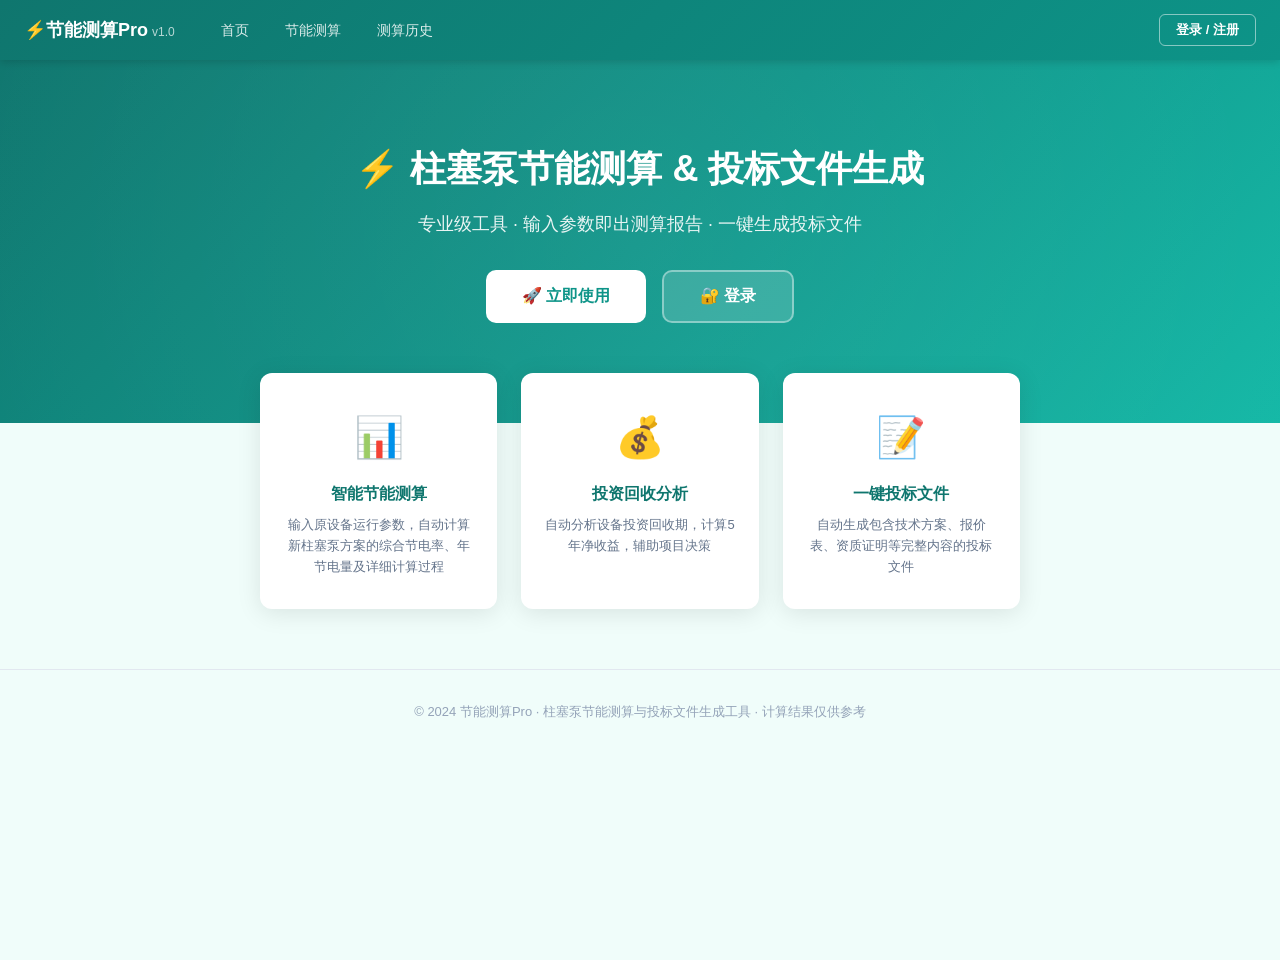
==== index.html @ 58dc3d0e "feat: 接入百度统计" ====
<!DOCTYPE html>
<html lang="zh-CN">
<head>
<meta charset="UTF-8">
<meta name="viewport" content="width=device-width, initial-scale=1.0">
<script>
var _hmt = _hmt || [];
(function() {
var hm = document.createElement("script");
hm.src = "https://hm.baidu.com/hm.js?00f7a1a63984a784171e5fe4762d98bb";
var s = document.getElementsByTagName("script")[0];
s.parentNode.insertBefore(hm, s);
})();
</script>
<title>节能测算Pro - 柱塞泵节能测算 & 投标文件生成</title>
<style>
:root{--primary:#0d9488;--primary-dark:#0f766e;--primary-light:#ccfbf1;--accent:#f59e0b;--bg:#f0fdfa;--card:#fff;--text:#1e293b;--text2:#64748b;--border:#e2e8f0;--danger:#ef4444;--success:#10b981;--shadow:0 1px 3px rgba(0,0,0,.08),0 4px 12px rgba(0,0,0,.04);--shadow-lg:0 4px 24px rgba(0,0,0,.1);--radius:12px;--nav-h:60px}
*{margin:0;padding:0;box-sizing:border-box}
body{font-family:-apple-system,'PingFang SC','Microsoft YaHei',sans-serif;background:var(--bg);color:var(--text);line-height:1.6;min-height:100vh}
a{color:var(--primary);text-decoration:none}

/* NAV */
.nav{position:fixed;top:0;left:0;right:0;height:var(--nav-h);background:linear-gradient(135deg,var(--primary-dark),var(--primary));color:#fff;display:flex;align-items:center;padding:0 24px;z-index:1000;box-shadow:0 2px 8px rgba(0,0,0,.15)}
.nav .logo{font-size:18px;font-weight:700;cursor:pointer;white-space:nowrap}
.nav .logo span{opacity:.7;font-size:12px;font-weight:400;margin-left:4px}
.nav-links{display:flex;gap:8px;margin-left:32px;flex:1}
.nav-links a{color:rgba(255,255,255,.85);font-size:14px;padding:6px 14px;border-radius:6px;transition:all .2s;cursor:pointer;white-space:nowrap}
.nav-links a:hover,.nav-links a.active{background:rgba(255,255,255,.15);color:#fff}
.nav-right{display:flex;align-items:center;gap:10px;margin-left:auto}
.nav-right .user-info{font-size:13px;opacity:.9}
.btn-nav{padding:6px 16px;border-radius:6px;font-size:13px;font-weight:600;cursor:pointer;border:none;transition:all .2s}
.btn-nav.outline{background:transparent;border:1.5px solid rgba(255,255,255,.5);color:#fff}
.btn-nav.outline:hover{border-color:#fff;background:rgba(255,255,255,.1)}
.btn-nav.danger{background:rgba(255,255,255,.15);color:#fff}
.btn-nav.danger:hover{background:rgba(239,68,68,.7)}
.hamburger{display:none;flex-direction:column;gap:4px;cursor:pointer;padding:8px}
.hamburger span{width:22px;height:2px;background:#fff;border-radius:2px;transition:all .3s}

/* MAIN */
.main{margin-top:var(--nav-h);min-height:calc(100vh - var(--nav-h))}
.page{display:none;animation:fadeUp .4s ease}
.page.show{display:block}
@keyframes fadeUp{from{opacity:0;transform:translateY(16px)}to{opacity:1;transform:translateY(0)}}
.container{max-width:760px;margin:0 auto;padding:24px 16px 40px}
.container-wide{max-width:960px}

/* LANDING */
.hero{background:linear-gradient(135deg,var(--primary-dark),var(--primary),#14b8a6);color:#fff;padding:80px 20px 100px;text-align:center;position:relative;overflow:hidden}
.hero::before{content:'';position:absolute;top:-50%;left:-50%;width:200%;height:200%;background:radial-gradient(circle,rgba(255,255,255,.06) 0%,transparent 60%)}
.hero h1{font-size:36px;font-weight:800;position:relative;margin-bottom:12px}
.hero .sub{font-size:18px;opacity:.9;margin-bottom:32px;position:relative}
.hero-buttons{display:flex;gap:16px;justify-content:center;flex-wrap:wrap;position:relative}
.btn-hero{padding:14px 36px;border-radius:10px;font-size:16px;font-weight:700;cursor:pointer;border:none;transition:all .2s}
.btn-hero.primary{background:#fff;color:var(--primary)}
.btn-hero.primary:hover{transform:translateY(-2px);box-shadow:0 6px 20px rgba(0,0,0,.2)}
.btn-hero.secondary{background:rgba(255,255,255,.15);color:#fff;border:2px solid rgba(255,255,255,.4)}
.btn-hero.secondary:hover{border-color:#fff;background:rgba(255,255,255,.2)}
.features{display:grid;grid-template-columns:repeat(3,1fr);gap:24px;max-width:800px;margin:-50px auto 60px;padding:0 20px;position:relative;z-index:1}
.feature-card{background:var(--card);border-radius:var(--radius);box-shadow:var(--shadow-lg);padding:32px 24px;text-align:center}
.feature-card .icon{font-size:40px;margin-bottom:12px}
.feature-card h3{font-size:16px;font-weight:700;margin-bottom:8px;color:var(--primary-dark)}
.feature-card p{font-size:13px;color:var(--text2);line-height:1.6}
.landing-footer{text-align:center;padding:32px 20px;color:#94a3b8;font-size:13px;border-top:1px solid var(--border)}

/* AUTH */
.auth-wrap{max-width:400px;margin:60px auto;padding:0 16px}
.auth-card{background:var(--card);border-radius:var(--radius);box-shadow:var(--shadow-lg);padding:36px 28px}
.auth-card h2{font-size:22px;font-weight:700;text-align:center;margin-bottom:24px;color:var(--primary-dark)}
.auth-card .tab-row{display:flex;gap:0;margin-bottom:24px;border-radius:8px;overflow:hidden;border:1.5px solid var(--border)}
.auth-card .tab-row button{flex:1;padding:10px;font-size:14px;font-weight:600;border:none;background:#f8fafc;color:var(--text2);cursor:pointer;transition:all .2s}
.auth-card .tab-row button.active{background:var(--primary);color:#fff}
.form-group{display:flex;flex-direction:column;gap:4px;margin-bottom:14px}
.form-group label{font-size:13px;color:var(--text2);font-weight:500}
.form-group input,.form-group select,.form-group textarea{padding:10px 12px;border:1.5px solid var(--border);border-radius:8px;font-size:15px;color:var(--text);background:#f8fafc;transition:all .2s;outline:none;width:100%;font-family:inherit}
.form-group input:focus,.form-group select:focus,.form-group textarea:focus{border-color:var(--primary);background:#fff;box-shadow:0 0 0 3px rgba(13,148,136,.1)}
.btn-auth{width:100%;padding:12px;background:linear-gradient(135deg,var(--primary),var(--primary-dark));color:#fff;border:none;border-radius:10px;font-size:15px;font-weight:600;cursor:pointer;transition:all .2s;margin-top:8px}
.btn-auth:hover{transform:translateY(-1px);box-shadow:0 4px 16px rgba(13,148,136,.3)}
.auth-error{color:var(--danger);font-size:13px;text-align:center;margin-top:8px;min-height:20px}

/* CALCULATOR */
.calc-header{background:linear-gradient(135deg,var(--primary-dark),var(--primary));color:#fff;padding:28px 20px 40px;text-align:center;position:relative;overflow:hidden}
.calc-header::before{content:'';position:absolute;top:-50%;left:-50%;width:200%;height:200%;background:radial-gradient(circle,rgba(255,255,255,.08) 0%,transparent 60%)}
.calc-header h1{font-size:22px;font-weight:700;position:relative}
.calc-header p{font-size:14px;opacity:.85;margin-top:6px;position:relative}
.card{background:var(--card);border-radius:var(--radius);box-shadow:var(--shadow);padding:24px;margin-bottom:16px}
.section-title{font-size:16px;font-weight:700;color:var(--primary-dark);margin-bottom:18px;display:flex;align-items:center;gap:8px}
.section-title .icon{font-size:20px}
.form-grid{display:grid;grid-template-columns:1fr 1fr;gap:14px}
.form-group.full{grid-column:1/-1}
.form-group label .unit{color:#94a3b8;font-weight:400;font-size:12px}
.form-group textarea{resize:vertical;min-height:60px;font-size:14px}
.btn-calc{width:100%;padding:14px;background:linear-gradient(135deg,var(--primary),var(--primary-dark));color:#fff;border:none;border-radius:10px;font-size:16px;font-weight:600;cursor:pointer;transition:all .2s;margin-top:8px}
.btn-calc:hover{transform:translateY(-1px);box-shadow:0 4px 16px rgba(13,148,136,.3)}
.btn-calc:active{transform:translateY(0)}

/* RESULTS */
.results{display:none}
.results.show{display:block;animation:fadeUp .4s ease}
.result-highlight{text-align:center;padding:20px;margin-bottom:16px}
.result-highlight .big-num{font-size:48px;font-weight:800;color:var(--primary);line-height:1.1}
.result-highlight .big-num .pct{font-size:28px}
.result-highlight .label{font-size:14px;color:var(--text2);margin-top:4px}
.metric-row{display:grid;grid-template-columns:1fr 1fr;gap:12px;margin-bottom:12px}
.metric-row.three{grid-template-columns:1fr 1fr 1fr}
.metric-card{background:#f8fafc;border-radius:10px;padding:16px;text-align:center;border:1px solid var(--border)}
.metric-card .value{font-size:24px;font-weight:700}
.metric-card .value.good{color:var(--success)}
.metric-card .value.warn{color:var(--accent)}
.metric-card .desc{font-size:12px;color:var(--text2);margin-top:2px}
.detail-table{width:100%;border-collapse:collapse;font-size:13px;margin-top:12px}
.detail-table th,.detail-table td{padding:10px 12px;text-align:left;border-bottom:1px solid var(--border)}
.detail-table th{background:#f1f5f9;font-weight:600;color:var(--text2);font-size:12px}
.detail-table td:last-child{text-align:right;font-weight:600;font-variant-numeric:tabular-nums}
.detail-table tr:last-child td{border-bottom:none}
.compare-bar{display:flex;align-items:center;gap:12px;margin:12px 0;font-size:13px}
.compare-bar .bar-bg{flex:1;height:24px;background:#f1f5f9;border-radius:12px;overflow:hidden;display:flex}
.compare-bar .bar-old{height:100%;background:#fecaca;display:flex;align-items:center;justify-content:center;font-size:11px;font-weight:600;color:#991b1b;transition:width .6s ease}
.compare-bar .bar-new{height:100%;background:#a7f3d0;display:flex;align-items:center;justify-content:center;font-size:11px;font-weight:600;color:#065f46;transition:width .6s ease}
.btn-export{width:100%;padding:12px;background:#fff;color:var(--primary);border:2px solid var(--primary);border-radius:10px;font-size:15px;font-weight:600;cursor:pointer;transition:all .2s;margin-top:8px}
.btn-export:hover{background:var(--primary-light)}
.btn-doc{width:100%;padding:14px;background:linear-gradient(135deg,var(--accent),#d97706);color:#fff;border:none;border-radius:10px;font-size:16px;font-weight:700;cursor:pointer;transition:all .2s;margin-top:12px}
.btn-doc:hover{transform:translateY(-1px);box-shadow:0 4px 16px rgba(245,158,11,.3)}

/* PRICE TABLE */
.price-table{width:100%;border-collapse:collapse;font-size:13px;margin-top:8px}
.price-table th,.price-table td{padding:8px 10px;text-align:left;border:1px solid var(--border);font-size:13px}
.price-table th{background:#f1f5f9;font-weight:600;font-size:12px;color:var(--text2)}
.price-table tfoot td{font-weight:700;background:#f0fdfa}
.price-table input{width:90px;padding:4px 6px;border:1px solid var(--border);border-radius:4px;font-size:13px;text-align:right}
.price-table .total-cell{font-size:15px;color:var(--primary-dark)}

.note{font-size:12px;color:var(--text2);margin-top:8px;line-height:1.5}
.divider{height:1px;background:var(--border);margin:20px 0}

/* PAYWALL */
.paywall{background:linear-gradient(135deg,#fef3c7,#fde68a);border-radius:var(--radius);padding:32px 24px;text-align:center;margin-bottom:16px;border:2px solid #fbbf24}
.paywall h3{font-size:18px;font-weight:700;color:#92400e;margin-bottom:8px}
.paywall p{font-size:14px;color:#78350f;margin-bottom:20px}
.pay-plans{display:flex;gap:16px;justify-content:center;flex-wrap:wrap}
.pay-plan{background:#fff;border-radius:10px;padding:20px 24px;box-shadow:var(--shadow);cursor:pointer;border:2px solid transparent;transition:all .2s;min-width:160px}
.pay-plan:hover{border-color:#f59e0b;transform:translateY(-2px)}
.pay-plan.selected{border-color:var(--primary)}
.pay-plan .price{font-size:28px;font-weight:800;color:var(--primary)}
.pay-plan .price small{font-size:14px;font-weight:400}
.pay-plan .plan-name{font-size:14px;font-weight:600;margin-bottom:4px}
.pay-plan .plan-desc{font-size:12px;color:var(--text2)}
.btn-pay{padding:12px 32px;background:linear-gradient(135deg,var(--accent),#d97706);color:#fff;border:none;border-radius:10px;font-size:15px;font-weight:700;cursor:pointer;transition:all .2s;margin-top:16px}
.btn-pay:hover{transform:translateY(-1px);box-shadow:0 4px 16px rgba(245,158,11,.3)}
.unlocked-badge{display:inline-flex;align-items:center;gap:6px;background:var(--primary-light);color:var(--primary-dark);padding:6px 16px;border-radius:20px;font-size:13px;font-weight:600}
.locked-overlay{position:relative}
.locked-overlay::after{content:'';position:absolute;inset:0;background:rgba(255,255,255,.7);backdrop-filter:blur(3px);border-radius:var(--radius);display:flex;align-items:center;justify-content:center}
.locked-msg{position:absolute;top:50%;left:50%;transform:translate(-50%,-50%);text-align:center;z-index:2;color:#92400e;font-weight:600;font-size:15px;pointer-events:none}

/* HISTORY */
.history-list{display:flex;flex-direction:column;gap:12px}
.history-item{background:var(--card);border-radius:var(--radius);box-shadow:var(--shadow);padding:20px 24px;cursor:pointer;transition:all .2s;display:flex;justify-content:space-between;align-items:center;flex-wrap:wrap;gap:12px}
.history-item:hover{box-shadow:var(--shadow-lg);transform:translateY(-1px)}
.history-item .hi-left{flex:1;min-width:200px}
.history-item .hi-project{font-size:15px;font-weight:600;margin-bottom:4px}
.history-item .hi-time{font-size:12px;color:var(--text2)}
.history-item .hi-metrics{display:flex;gap:24px;flex-wrap:wrap}
.history-item .hi-metric{text-align:center}
.history-item .hi-metric .val{font-size:20px;font-weight:700;color:var(--primary)}
.history-item .hi-metric .lbl{font-size:11px;color:var(--text2)}
.history-item .hi-actions{display:flex;gap:8px}
.btn-sm{padding:6px 14px;border-radius:6px;font-size:12px;font-weight:600;cursor:pointer;border:none;transition:all .2s}
.btn-sm.primary{background:var(--primary-light);color:var(--primary-dark)}
.btn-sm.primary:hover{background:#99f6e4}
.btn-sm.danger{background:#fef2f2;color:var(--danger)}
.btn-sm.danger:hover{background:#fee2e2}
.empty-state{text-align:center;padding:60px 20px;color:var(--text2)}
.empty-state .icon{font-size:48px;margin-bottom:12px}
.empty-state p{font-size:14px}

/* TOAST */
.toast{position:fixed;top:80px;left:50%;transform:translateX(-50%);background:#1e293b;color:#fff;padding:12px 24px;border-radius:8px;font-size:14px;z-index:9999;display:none;box-shadow:var(--shadow-lg);white-space:nowrap}
.toast.show{display:block;animation:fadeUp .3s ease}

/* MODAL */
.modal-overlay{position:fixed;inset:0;background:rgba(0,0,0,.4);z-index:2000;display:none;align-items:center;justify-content:center;padding:20px}
.modal-overlay.show{display:flex}
.modal{background:var(--card);border-radius:var(--radius);box-shadow:var(--shadow-lg);max-width:500px;width:100%;max-height:80vh;overflow-y:auto;padding:28px}
.modal h3{font-size:18px;font-weight:700;margin-bottom:16px}
.modal-close{float:right;background:none;border:none;font-size:20px;cursor:pointer;color:var(--text2)}

/* RESPONSIVE */
@media(max-width:768px){
  .nav-links{display:none;position:absolute;top:var(--nav-h);left:0;right:0;background:var(--primary-dark);flex-direction:column;padding:12px;box-shadow:var(--shadow-lg)}
  .nav-links.open{display:flex}
  .hamburger{display:flex}
  .features{grid-template-columns:1fr;max-width:400px}
  .hero h1{font-size:26px}
  .hero .sub{font-size:15px}
  .form-grid{grid-template-columns:1fr}
  .metric-row,.metric-row.three{grid-template-columns:1fr}
  .result-highlight .big-num{font-size:40px}
}
@media(max-width:480px){
  .hero{padding:60px 16px 80px}
  .hero h1{font-size:22px}
  .history-item{flex-direction:column;align-items:flex-start}
  .history-item .hi-metrics{width:100%}
  .pay-plans{flex-direction:column;align-items:center}
}
@media print{.nav,.toast,.modal-overlay{display:none!important}.main{margin-top:0}.calc-header{background:#fff!important;color:#000!important;padding:20px}.btn-calc,.btn-export,.btn-doc,.paywall,.footer{display:none!important}.results{display:block!important}.card{box-shadow:none;border:1px solid #e2e8f0}}
</style>
</head>
<body>

<!-- NAV -->
<nav class="nav" id="navbar">
  <div class="logo" onclick="navigate('home')">⚡节能测算Pro<span>v1.0</span></div>
  <div class="nav-links" id="navLinks">
    <a onclick="navigate('home')" data-page="home">首页</a>
    <a onclick="navigate('calc')" data-page="calc">节能测算</a>
    <a onclick="navigate('history')" data-page="history">测算历史</a>
  </div>
  <div class="nav-right" id="navRight"></div>
  <div class="hamburger" id="hamburger" onclick="toggleMenu()">
    <span></span><span></span><span></span>
  </div>
</nav>

<!-- MAIN -->
<div class="main">
  <!-- HOME -->
  <div class="page show" id="page-home">
    <div class="hero">
      <h1>⚡ 柱塞泵节能测算 & 投标文件生成</h1>
      <p class="sub">专业级工具 · 输入参数即出测算报告 · 一键生成投标文件</p>
      <div class="hero-buttons">
        <button class="btn-hero primary" onclick="navigate('calc')">🚀 立即使用</button>
        <button class="btn-hero secondary" onclick="navigate('auth')">🔐 登录</button>
      </div>
    </div>
    <div class="features">
      <div class="feature-card" onclick="navigate('calc')">
        <div class="icon">📊</div>
        <h3>智能节能测算</h3>
        <p>输入原设备运行参数，自动计算新柱塞泵方案的综合节电率、年节电量及详细计算过程</p>
      </div>
      <div class="feature-card" onclick="navigate('calc')">
        <div class="icon">💰</div>
        <h3>投资回收分析</h3>
        <p>自动分析设备投资回收期，计算5年净收益，辅助项目决策</p>
      </div>
      <div class="feature-card" onclick="navigate('calc')">
        <div class="icon">📝</div>
        <h3>一键投标文件</h3>
        <p>自动生成包含技术方案、报价表、资质证明等完整内容的投标文件</p>
      </div>
    </div>
    <div class="landing-footer">© 2024 节能测算Pro · 柱塞泵节能测算与投标文件生成工具 · 计算结果仅供参考</div>
  </div>

  <!-- AUTH -->
  <div class="page" id="page-auth">
    <div class="auth-wrap">
      <div class="auth-card">
        <h2>🔐 用户登录</h2>
        <div class="tab-row">
          <button class="active" onclick="switchAuthTab('login',this)">登录</button>
          <button onclick="switchAuthTab('register',this)">注册</button>
        </div>
        <div id="auth-login">
          <div class="form-group">
            <label>手机号</label>
            <input type="tel" id="loginPhone" placeholder="请输入手机号" maxlength="11">
          </div>
          <div class="form-group">
            <label>密码</label>
            <input type="password" id="loginPwd" placeholder="请输入密码">
          </div>
          <button class="btn-auth" onclick="doLogin()">登 录</button>
          <div class="auth-error" id="loginError"></div>
        </div>
        <div id="auth-register" style="display:none">
          <div class="form-group">
            <label>手机号</label>
            <input type="tel" id="regPhone" placeholder="请输入手机号" maxlength="11">
          </div>
          <div class="form-group">
            <label>密码</label>
            <input type="password" id="regPwd" placeholder="请设置密码（至少6位）">
          </div>
          <div class="form-group">
            <label>确认密码</label>
            <input type="password" id="regPwd2" placeholder="请再次输入密码">
          </div>
          <button class="btn-auth" onclick="doRegister()">注 册</button>
          <div class="auth-error" id="regError"></div>
        </div>
      </div>
    </div>
  </div>

  <!-- CALCULATOR -->
  <div class="page" id="page-calc">
    <div class="calc-header">
      <h1>🔧 柱塞泵节能测算 & 投标文件生成</h1>
      <p>输入参数 → 自动测算节能率 → 一键生成投标文件</p>
    </div>
    <div class="container" style="margin-top:-28px;position:relative;z-index:1">

      <!-- 原设备数据 -->
      <div class="card">
        <div class="section-title"><span class="icon">📊</span> 一、原设备运行数据</div>
        <div class="form-grid">
          <div class="form-group full">
            <label>原设备名称</label>
            <input type="text" id="oldName" placeholder="如：9级离心泵" value="9级离心泵">
          </div>
          <div class="form-group">
            <label>平均日注水量 <span class="unit">m³</span></label>
            <input type="number" id="dailyWater" placeholder="2558.2" step="0.1">
          </div>
          <div class="form-group">
            <label>平均日耗电量 <span class="unit">kWh</span></label>
            <input type="number" id="dailyPower" placeholder="20730.6" step="0.1">
          </div>
          <div class="form-group">
            <label>平均流量 <span class="unit">m³/h</span></label>
            <input type="number" id="avgFlow" placeholder="106.6" step="0.1" oninput="autoCalcNew()">
          </div>
          <div class="form-group">
            <label>平均输入功率 <span class="unit">kW</span></label>
            <input type="number" id="avgInputPower" placeholder="863.8" step="0.1" oninput="autoCalcNew()">
          </div>
          <div class="form-group">
            <label>进口压力 <span class="unit">MPa</span></label>
            <input type="number" id="inPressure" placeholder="0.07" step="0.001" oninput="autoCalcNew()">
          </div>
          <div class="form-group">
            <label>出口压力 <span class="unit">MPa</span></label>
            <input type="number" id="outPressure" placeholder="14.5" step="0.1" oninput="autoCalcNew()">
          </div>
        </div>
      </div>

      <!-- 新设备参数 -->
      <div class="card">
        <div class="section-title"><span class="icon">⚙️</span> 二、新设备选型参数</div>
        <div class="form-grid">
          <div class="form-group full">
            <label>新设备名称</label>
            <input type="text" id="newName" placeholder="如：7柱塞式注水泵" value="7柱塞式注水泵">
          </div>
          <div class="form-group">
            <label>流量 <span class="unit">m³/h</span> <span style="color:#94a3b8;font-size:11px">自动=原设备平均流量</span></label>
            <input type="number" id="ratedFlow" value="" readonly style="background:#f1f5f9">
          </div>
          <div class="form-group">
            <label>出口压力 <span class="unit">MPa</span> <span style="color:#94a3b8;font-size:11px">自动=原设备出口压力</span></label>
            <input type="number" id="ratedPressure" value="" readonly style="background:#f1f5f9">
          </div>
          <div class="form-group">
            <label>电机功率 <span class="unit">kW</span> <span style="color:#94a3b8;font-size:11px">自动=轴功率×1.1裕度</span></label>
            <input type="number" id="motorPower" value="800">
          </div>
          <div class="form-group">
            <label>电机效率</label>
            <input type="number" id="motorEff" value="0.95" step="0.01">
          </div>
          <div class="form-group">
            <label>变频器效率</label>
            <input type="number" id="vfdEff" value="0.97" step="0.01">
          </div>
          <div class="form-group">
            <label>泵效率</label>
            <input type="number" id="pumpEff" value="0.93" step="0.01">
          </div>
        </div>
        <div class="note" style="margin-top:14px;padding:10px 12px;background:#f0fdfa;border-radius:8px;border:1px dashed #99f6e4;line-height:1.8">
          <b>💡 选型指导：</b><br>
          额定流量 = 流量 × 1.5 = <span id="guideRatedFlow" style="color:var(--primary-dark);font-weight:700">—</span> m³/h<br>
          额定压力 = 出口压力 + 1 = <span id="guideRatedPressure" style="color:var(--primary-dark);font-weight:700">—</span> MPa<br>
          <span style="color:#94a3b8;font-size:11px">* 系统按照实际流量和出口压力计算节能率。额定流量和额定压力直接计算出结果。</span>
        </div>
      </div>

      <!-- 运营参数 -->
      <div class="card">
        <div class="section-title"><span class="icon">📅</span> 三、运营参数</div>
        <div class="form-grid">
          <div class="form-group">
            <label>年运行天数 <span class="unit">天</span></label>
            <input type="number" id="runDays" value="346">
          </div>
          <div class="form-group">
            <label>电价 <span class="unit">元/kWh</span></label>
            <input type="number" id="elecPrice" value="0.6" step="0.01">
          </div>
        </div>
      </div>

      <!-- 设备造价 -->
      <div class="card">
        <div class="section-title"><span class="icon">💰</span> 四、设备造价（投标报价）</div>
        <table class="price-table" id="priceTable">
          <thead><tr><th>序号</th><th>设备/服务名称</th><th>数量</th><th>单价（万元）</th><th>合价（万元）</th></tr></thead>
          <tbody id="priceBody"></tbody>
          <tfoot><tr><td colspan="4" style="text-align:right">投标总报价：</td><td class="total-cell" id="totalPrice">0.00 万元</td></tr></tfoot>
        </table>
        <p class="note">* 单价为含税价，包含设备生产、运输、安装指导、调试、培训、质保等全部费用</p>
      </div>

      <!-- 投标信息 -->
      <div class="card">
        <div class="section-title"><span class="icon">📝</span> 五、投标文件信息</div>
        <div class="form-grid">
          <div class="form-group full"><label>项目名称</label><input type="text" id="projectName" value="辽河油田欢喜岭采油厂注水站B级水注水泵改造项目"></div>
          <div class="form-group full"><label>招标单位</label><input type="text" id="bidder" value="辽河油田欢喜岭采油厂"></div>
          <div class="form-group full"><label>投标单位</label><input type="text" id="tenderer" placeholder="投标公司名称"></div>
          <div class="form-group"><label>法定代表人</label><input type="text" id="legalPerson" placeholder="姓名"></div>
          <div class="form-group"><label>身份证号</label><input type="text" id="legalId" placeholder="身份证号码"></div>
          <div class="form-group"><label>职务</label><input type="text" id="legalTitle" placeholder="如：总经理"></div>
          <div class="form-group"><label>性别</label><select id="legalGender"><option value="男">男</option><option value="女">女</option></select></div>
          <div class="form-group"><label>投标总报价（含税） <span class="unit">元</span></label><input type="number" id="totalBidYuan" placeholder="自动计算或手动输入" step="1"></div>
          <div class="form-group"><label>报价大写</label><input type="text" id="totalBidChinese" placeholder="自动生成或手动输入"></div>
          <div class="form-group"><label>税率 <span class="unit">%</span></label><input type="number" id="taxRate" value="13"></div>
          <div class="form-group"><label>供货期 <span class="unit">工作日</span></label><input type="number" id="deliveryDays" value="60"></div>
          <div class="form-group"><label>质保期 <span class="unit">年</span></label><input type="number" id="warrantyYears" value="2"></div>
          <div class="form-group"><label>投标日期</label><input type="date" id="bidDate"></div>
        </div>
      </div>

      <button class="btn-calc" onclick="calculate()">🚀 开始测算</button>

      <!-- RESULTS (FREE) -->
      <div class="results" id="results">
        <div class="card">
          <div class="result-highlight">
            <div class="big-num" id="savingRate">0<span class="pct">%</span></div>
            <div class="label">综合节电率</div>
          </div>
          <div class="metric-row three">
            <div class="metric-card"><div class="value good" id="dailySave">0</div><div class="desc">日节电量 kWh</div></div>
            <div class="metric-card"><div class="value good" id="yearlySave">0</div><div class="desc">年节电量 万kWh</div></div>
            <div class="metric-card"><div class="value warn" id="yearlyMoney">0</div><div class="desc">年节省电费 万元</div></div>
          </div>
        </div>

        <!-- PAYWALL for detailed content -->
        <div id="paywallSection"></div>

        <button class="btn-export" onclick="exportReport()">📄 保存/导出测算报告</button>
      </div>

    </div>
  </div>

  <!-- HISTORY -->
  <div class="page" id="page-history">
    <div class="container container-wide">
      <h2 style="font-size:22px;font-weight:700;margin-bottom:20px;color:var(--primary-dark)">📋 测算历史</h2>
      <div id="historyContent"></div>
    </div>
  </div>
</div>

<!-- MODAL -->
<div class="modal-overlay" id="modalOverlay" onclick="if(event.target===this)closeModal()">
  <div class="modal" id="modalContent"></div>
</div>

<!-- TOAST -->
<div class="toast" id="toast"></div>

<script>
// ==================== STATE ====================
let currentUser = JSON.parse(localStorage.getItem('pump_user') || 'null');
let lastCalcData = null;
let isUnlocked = false;

// ==================== ROUTING ====================
function navigate(page) {
  if (page === 'history' && !currentUser) { navigate('auth'); showToast('请先登录查看测算历史'); return; }
  document.querySelectorAll('.page').forEach(p => p.classList.remove('show'));
  const el = document.getElementById('page-' + page);
  if (el) el.classList.add('show');
  // Update nav
  document.querySelectorAll('.nav-links a').forEach(a => {
    a.classList.toggle('active', a.dataset.page === page);
  });
  // Close mobile menu
  document.getElementById('navLinks').classList.remove('open');
  window.scrollTo(0, 0);
  if (page === 'history') renderHistory();
}

function toggleMenu() {
  document.getElementById('navLinks').classList.toggle('open');
}

// ==================== NAV ====================
function renderNav() {
  const right = document.getElementById('navRight');
  if (currentUser) {
    const phone = currentUser.phone.replace(/(\d{3})\d{4}(\d{4})/, '$1****$2');
    right.innerHTML = `<span class="user-info">📱 ${phone}</span><button class="btn-nav danger" onclick="doLogout()">退出</button>`;
  } else {
    right.innerHTML = `<button class="btn-nav outline" onclick="navigate('auth')">登录 / 注册</button>`;
  }
}

// ==================== AUTH ====================
function switchAuthTab(tab, btn) {
  btn.parentElement.querySelectorAll('button').forEach(b => b.classList.remove('active'));
  btn.classList.add('active');
  document.getElementById('auth-login').style.display = tab === 'login' ? 'block' : 'none';
  document.getElementById('auth-register').style.display = tab === 'register' ? 'block' : 'none';
  document.getElementById('loginError').textContent = '';
  document.getElementById('regError').textContent = '';
}

function getUsers() { return JSON.parse(localStorage.getItem('pump_users') || '{}'); }
function saveUsers(u) { localStorage.setItem('pump_users', JSON.stringify(u)); }

function doLogin() {
  const phone = document.getElementById('loginPhone').value.trim();
  const pwd = document.getElementById('loginPwd').value;
  const err = document.getElementById('loginError');
  if (!/^1\d{10}$/.test(phone)) { err.textContent = '请输入正确的手机号'; return; }
  if (pwd.length < 6) { err.textContent = '密码至少6位'; return; }
  const users = getUsers();
  if (!users[phone]) { err.textContent = '该手机号未注册'; return; }
  if (users[phone].password !== pwd) { err.textContent = '密码错误'; return; }
  currentUser = { phone, regTime: users[phone].regTime };
  localStorage.setItem('pump_user', JSON.stringify(currentUser));
  renderNav();
  showToast('✅ 登录成功');
  navigate('calc');
}

function doRegister() {
  const phone = document.getElementById('regPhone').value.trim();
  const pwd = document.getElementById('regPwd').value;
  const pwd2 = document.getElementById('regPwd2').value;
  const err = document.getElementById('regError');
  if (!/^1\d{10}$/.test(phone)) { err.textContent = '请输入正确的手机号'; return; }
  if (pwd.length < 6) { err.textContent = '密码至少6位'; return; }
  if (pwd !== pwd2) { err.textContent = '两次密码不一致'; return; }
  const users = getUsers();
  if (users[phone]) { err.textContent = '该手机号已注册'; return; }
  users[phone] = { password: pwd, regTime: Date.now() };
  saveUsers(users);
  showToast('✅ 注册成功，请登录');
  switchAuthTab('login', document.querySelector('.tab-row button'));
  document.getElementById('loginPhone').value = phone;
  document.getElementById('loginPwd').value = '';
  document.getElementById('regError').textContent = '';
}

function doLogout() {
  currentUser = null;
  localStorage.removeItem('pump_user');
  isUnlocked = false;
  renderNav();
  navigate('home');
  showToast('已退出登录');
}

// ==================== PRICE TABLE ====================
const priceItems = [
  { name: '柱塞式注水泵主机', spec: '一用一备', qty: 2, unit: '' },
  { name: '配套电机', spec: '与泵一对一配套', qty: 2, unit: '' },
  { name: '变频器及控制柜', spec: '适配800kW电机', qty: 2, unit: '' },
  { name: '配套附件', spec: '管件、密封件、仪表等', qty: 2, unit: '' },
  { name: '安装指导服务', spec: '含技术人员差旅费', qty: 1, unit: '' },
  { name: '操作人员培训', spec: '培训至独立上岗', qty: 1, unit: '' },
  { name: '质保期服务', spec: '自验收合格起', qty: 1, unit: '' },
];

function initPriceTable() {
  const tbody = document.getElementById('priceBody');
  priceItems.forEach((item, i) => {
    const tr = document.createElement('tr');
    tr.innerHTML = `<td>${i+1}</td><td>${item.name}<br><small style="color:#94a3b8">${item.spec}</small></td>
      <td><input type="number" id="pi_qty_${i}" value="${item.qty}" min="1" onchange="updatePriceTotal()"></td>
      <td><input type="number" id="pi_unit_${i}" placeholder="单价" step="0.01" onchange="updatePriceTotal()"></td>
      <td id="pi_total_${i}" style="font-weight:600">0.00</td>`;
    tbody.appendChild(tr);
  });
  document.getElementById('totalBidYuan').addEventListener('input', function() {
    if (this.value) document.getElementById('totalBidChinese').value = numToChinese(this.value);
  });
}

function updatePriceTotal() {
  let total = 0;
  priceItems.forEach((_, i) => {
    const qty = +document.getElementById(`pi_qty_${i}`).value || 0;
    const unit = +document.getElementById(`pi_unit_${i}`).value || 0;
    const sub = qty * unit;
    document.getElementById(`pi_total_${i}`).textContent = sub.toFixed(2);
    total += sub;
  });
  document.getElementById('totalPrice').textContent = total.toFixed(2) + ' 万元';
  const yuan = Math.round(total * 10000);
  document.getElementById('totalBidYuan').value = yuan;
  document.getElementById('totalBidChinese').value = numToChinese(yuan);
  return total;
}

function numToChinese(n) {
  n = Math.round(n);
  if (n === 0) return '零元整';
  const digits = '零壹贰叁肆伍陆柒捌玖';
  const units = ['', '拾', '佰', '仟'];
  const bigUnits = ['', '万', '亿'];
  let neg = n < 0; if (neg) n = -n;
  let intPart = Math.floor(n);
  let decPart = Math.round((n - intPart) * 100);
  let jiao = Math.floor(decPart / 10), fen = decPart % 10;
  let result = '';
  if (intPart === 0) { result = '零'; }
  else {
    let str = intPart.toString(), groups = [];
    while (str.length > 0) { groups.unshift(str.slice(-4)); str = str.slice(0, -4); }
    groups.forEach((g, gi) => {
      let gStr = '', zeroFlag = false;
      for (let i = 0; i < g.length; i++) {
        let d = +g[i], unitIdx = g.length - 1 - i;
        if (d === 0) zeroFlag = true;
        else { if (zeroFlag) { gStr += '零'; zeroFlag = false; } gStr += digits[d] + units[unitIdx]; }
      }
      if (gStr) result += gStr + bigUnits[groups.length - 1 - gi];
    });
  }
  result += '元';
  if (jiao === 0 && fen === 0) result += '整';
  else { if (jiao > 0) result += digits[jiao] + '角'; if (fen > 0) result += digits[fen] + '分'; }
  return (neg ? '负' : '') + result;
}

// ==================== AUTO CALC ====================
function autoCalcNew() {
  const avgFlow = +document.getElementById('avgFlow').value;
  const inPressure = +document.getElementById('inPressure').value || 0;
  const outPressure = +document.getElementById('outPressure').value || 0;
  const pumpEff = +document.getElementById('pumpEff').value || 0.93;
  // 流量 = 原设备平均流量
  document.getElementById('ratedFlow').value = avgFlow || '';
  // 出口压力 = 原设备出口压力
  document.getElementById('ratedPressure').value = outPressure || '';
  // 选型指导
  const ratedFlowVal = avgFlow > 0 ? (avgFlow * 1.5).toFixed(1) : '—';
  const ratedPressureVal = outPressure > 0 ? (outPressure + 1).toFixed(1) : '—';
  document.getElementById('guideRatedFlow').textContent = ratedFlowVal;
  document.getElementById('guideRatedPressure').textContent = ratedPressureVal;
  // 电机功率随流量变化（按额定流量和额定压力计算）
  if (avgFlow > 0 && outPressure > 0) {
    const rFlow = avgFlow * 1.5;
    const rPressure = outPressure + 1;
    const mEff = +document.getElementById('motorEff').value || 0.95;
    const pEff = +document.getElementById('pumpEff').value || 0.93;
    const shaftPower = rFlow * (rPressure - inPressure) / 3.6 / pEff;
    document.getElementById('motorPower').value = Math.round(shaftPower / mEff * 1.1);
  }
}

// ==================== MAIN CALC ====================
function calculate() {
  const v = id => +document.getElementById(id).value;
  const dailyWater = v('dailyWater'), dailyPower = v('dailyPower'), avgFlow = v('avgFlow');
  const avgInputPower = v('avgInputPower'), inPressure = v('inPressure'), outPressure = v('outPressure');
  const motorEff = v('motorEff'), vfdEff = v('vfdEff'), pumpEff = v('pumpEff');
  const runDays = v('runDays'), elecPrice = v('elecPrice');
  if (!dailyWater||!dailyPower||!avgFlow||!avgInputPower||outPressure===undefined) { showToast('请填写所有原设备运行数据'); return; }

  const unitCostOld = dailyPower / dailyWater;
  const unitMPaOld = dailyPower / (dailyWater * outPressure);
  // 按实际平均流量和出口压力计算节能率
  const pShaft = avgFlow * (outPressure - inPressure) / 3.6 / pumpEff;
  const pMotor = pShaft / motorEff;
  const pVfd = pMotor / vfdEff;
  const unitCostNew = pVfd / avgFlow;
  const unitMPaNew = (pVfd * 24) / (outPressure * dailyWater);
  const dailySave = (avgInputPower - pVfd) * 24;
  const savingRate = dailySave / dailyPower;
  const yearlySave = dailySave * runDays;
  const yearlyMoney = yearlySave * elecPrice;
  const totalInvest = updatePriceTotal();
  const paybackYears = totalInvest > 0 ? totalInvest / (yearlyMoney / 10000) : 0;
  const paybackDays = paybackYears * 365;
  const roi5 = yearlyMoney / 10000 * 5 - totalInvest;
  const coalSave = yearlySave * 0.4 / 1000;
  const co2 = coalSave * 2.493;

  // Update free results
  document.getElementById('savingRate').innerHTML = (savingRate*100).toFixed(1)+'<span class="pct">%</span>';
  document.getElementById('dailySave').textContent = dailySave.toFixed(0);
  document.getElementById('yearlySave').textContent = (yearlySave/10000).toFixed(1);
  document.getElementById('yearlyMoney').textContent = (yearlyMoney/10000).toFixed(1);

  lastCalcData = { savingRate, dailySave, yearlySave, yearlyMoney, totalInvest, paybackYears, paybackDays, roi5, unitMPaOld, unitMPaNew, unitCostOld, unitCostNew, pShaft, pMotor, pVfd, coalSave, co2 };

  // Save to history
  saveCalcHistory({ time: Date.now(), projectName: document.getElementById('projectName').value, savingRate, yearlyMoney, ...lastCalcData });

  // Render paywall section
  renderPaywallSection();
  document.getElementById('results').classList.add('show');
  setTimeout(() => document.getElementById('results').scrollIntoView({behavior:'smooth',block:'start'}), 100);
}

// ==================== PAYWALL ====================
function renderPaywallSection() {
  const el = document.getElementById('paywallSection');
  if (isUnlocked) {
    el.innerHTML = buildDetailCards();
    return;
  }
  el.innerHTML = `
    <div class="paywall">
      <h3>🔓 解锁详细计算 & 投标文件</h3>
      <p>解锁后可查看完整计算过程并一键生成投标文件</p>
      <div class="pay-plans">
        <div class="pay-plan selected" onclick="selectPlan(this,'single')">
          <div class="plan-name">单次解锁</div>
          <div class="price">¥9.9<small>/次</small></div>
          <div class="plan-desc">本次测算详细内容</div>
        </div>
        <div class="pay-plan" onclick="selectPlan(this,'pack20')">
          <div class="plan-name">20次套餐</div>
          <div class="price">¥99<small>/20次</small></div>
          <div class="plan-desc">平均¥4.95/次 更划算</div>
        </div>
      </div>
      <button class="btn-pay" onclick="doPay()">💳 立即解锁</button>
    </div>
    <div style="position:relative">
      ${buildDetailCards()}
      <div style="position:absolute;inset:0;background:rgba(255,255,255,.75);backdrop-filter:blur(4px);border-radius:var(--radius);z-index:3"></div>
      <div style="position:absolute;top:50%;left:50%;transform:translate(-50%,-50%);z-index:4;text-align:center">
        <div style="font-size:32px;margin-bottom:8px">🔒</div>
        <div style="color:#92400e;font-weight:600">付费内容</div>
        <div style="color:#a16207;font-size:13px">解锁后查看</div>
      </div>
    </div>`;
}

let selectedPlan = 'single';
function selectPlan(el, plan) {
  document.querySelectorAll('.pay-plan').forEach(p => p.classList.remove('selected'));
  el.classList.add('selected');
  selectedPlan = plan;
}

function doPay() {
  isUnlocked = true;
  renderPaywallSection();
  showToast('🎉 解锁成功！即可查看详细计算和生成投标文件');
}

function buildDetailCards() {
  const d = lastCalcData || {};
  return `
    <!-- 投资回收 -->
    <div class="card">
      <div class="section-title"><span class="icon">💰</span> 投资回收分析</div>
      <div class="metric-row">
        <div class="metric-card"><div class="value" style="color:var(--primary)">${d.totalInvest?.toFixed(1)||'0'}</div><div class="desc">总投资额 万元</div></div>
        <div class="metric-card"><div class="value good">${d.paybackYears?.toFixed(1)||'0'}</div><div class="desc">投资回收期 年</div></div>
        <div class="metric-card"><div class="value good">${d.paybackDays?.toFixed(0)||'0'}</div><div class="desc">投资回收期 天</div></div>
        <div class="metric-card"><div class="value warn">${d.roi5?.toFixed(1)||'0'}</div><div class="desc">5年净收益 万元</div></div>
      </div>
      <div class="note">* 投资回收期 = 总投资额 ÷ 年节省电费，5年净收益 = 5年年节省电费 - 总投资额</div>
    </div>
    <!-- 单耗对比 -->
    <div class="card">
      <div class="section-title"><span class="icon">📉</span> 单耗对比</div>
      <div style="font-size:13px;color:var(--text2);margin-bottom:8px">吨兆帕耗电 (kWh/t·MPa)</div>
      <div class="compare-bar"><span style="width:48px">改造前</span><div class="bar-bg"><div class="bar-old" id="barOld" style="width:70%">${d.unitMPaOld?.toFixed(2)||'-'}</div></div></div>
      <div class="compare-bar"><span style="width:48px">改造后</span><div class="bar-bg"><div class="bar-new" id="barNew" style="width:30%">${d.unitMPaNew?.toFixed(2)||'-'}</div></div></div>
      <div style="text-align:center;font-size:13px;color:var(--text2);margin-top:4px">改造前: <b>${d.unitMPaOld?.toFixed(3)||'-'}</b> → 改造后: <b style="color:var(--success)">${d.unitMPaNew?.toFixed(3)||'-'}</b></div>
    </div>
    <!-- 详细计算 -->
    <div class="card">
      <div class="section-title"><span class="icon">📋</span> 详细计算过程</div>
      <table class="detail-table">
        <thead><tr><th>项目</th><th>数值</th></tr></thead>
        <tbody>
          <tr><td>原设备单耗 (kWh/m³)</td><td>${d.unitCostOld?.toFixed(2)||'-'}</td></tr>
          <tr><td>原设备吨兆帕耗电 (kWh/t·MPa)</td><td>${d.unitMPaOld?.toFixed(3)||'-'}</td></tr>
          <tr><td>泵轴功率 P轴 (kW)</td><td>${d.pShaft?.toFixed(2)||'-'}</td></tr>
          <tr><td>电机输入功率 P电 (kW)</td><td>${d.pMotor?.toFixed(2)||'-'}</td></tr>
          <tr><td>变频器输入功率 P变 (kW)</td><td>${d.pVfd?.toFixed(2)||'-'}</td></tr>
          <tr><td>改造后注水单耗 (kWh/m³)</td><td>${d.unitCostNew?.toFixed(2)||'-'}</td></tr>
          <tr><td>改造后吨兆帕耗电 (kWh/t·MPa)</td><td>${d.unitMPaNew?.toFixed(3)||'-'}</td></tr>
          <tr><td>日节电量 (kWh)</td><td>${d.dailySave?.toFixed(2)||'-'}</td></tr>
          <tr><td>节电率 (%)</td><td>${d.savingRate !== undefined ? (d.savingRate*100).toFixed(2)+'%' : '-'}</td></tr>
          <tr><td>年节电量 (万kWh)</td><td>${d.yearlySave ? (d.yearlySave/10000).toFixed(2) : '-'}</td></tr>
          <tr><td>年节电费 (万元)</td><td>${d.yearlyMoney ? (d.yearlyMoney/10000).toFixed(2) : '-'}</td></tr>
          <tr><td>节约标准煤 (吨/年)</td><td>${d.coalSave?.toFixed(1)||'-'}</td></tr>
          <tr><td>减排CO₂ (吨/年)</td><td>${d.co2?.toFixed(1)||'-'}</td></tr>
        </tbody>
      </table>
    </div>
    <button class="btn-doc" onclick="generateBidDoc()">📝 一键生成投标文件（Word）</button>`;
}

// ==================== HISTORY ====================
function saveCalcHistory(record) {
  if (!currentUser) return;
  const key = 'pump_history_' + currentUser.phone;
  const list = JSON.parse(localStorage.getItem(key) || '[]');
  record.id = Date.now();
  list.unshift(record);
  if (list.length > 50) list.length = 50;
  localStorage.setItem(key, JSON.stringify(list));
}

function getHistory() {
  if (!currentUser) return [];
  return JSON.parse(localStorage.getItem('pump_history_' + currentUser.phone) || '[]');
}

function renderHistory() {
  const list = getHistory();
  const el = document.getElementById('historyContent');
  if (!list.length) {
    el.innerHTML = `<div class="empty-state"><div class="icon">📭</div><p>暂无测算记录</p><button class="btn-auth" style="max-width:200px;margin:16px auto 0" onclick="navigate('calc')">去测算</button></div>`;
    return;
  }
  el.innerHTML = `<div class="history-list">${list.map(r => {
    const date = new Date(r.time).toLocaleString('zh-CN');
    return `<div class="history-item">
      <div class="hi-left">
        <div class="hi-project">${r.projectName || '未命名项目'}</div>
        <div class="hi-time">${date}</div>
      </div>
      <div class="hi-metrics">
        <div class="hi-metric"><div class="val">${(r.savingRate*100).toFixed(1)}%</div><div class="lbl">节电率</div></div>
        <div class="hi-metric"><div class="val">${(r.yearlyMoney/10000).toFixed(1)}</div><div class="lbl">年省电费(万)</div></div>
      </div>
      <div class="hi-actions">
        <button class="btn-sm primary" onclick="viewHistoryDetail(${r.id})">查看</button>
        <button class="btn-sm danger" onclick="deleteHistory(${r.id})">删除</button>
      </div>
    </div>`;
  }).join('')}</div>`;
}

function viewHistoryDetail(id) {
  const list = getHistory();
  const r = list.find(x => x.id === id);
  if (!r) return;
  const date = new Date(r.time).toLocaleString('zh-CN');
  document.getElementById('modalContent').innerHTML = `
    <button class="modal-close" onclick="closeModal()">✕</button>
    <h3>${r.projectName || '未命名项目'}</h3>
    <p style="color:var(--text2);font-size:13px;margin-bottom:16px">${date}</p>
    <div class="metric-row">
      <div class="metric-card"><div class="value good">${(r.savingRate*100).toFixed(1)}%</div><div class="desc">节电率</div></div>
      <div class="metric-card"><div class="value good">${r.dailySave?.toFixed(0)||'-'}</div><div class="desc">日节电量 kWh</div></div>
    </div>
    <div class="metric-row">
      <div class="metric-card"><div class="value good">${(r.yearlySave/10000).toFixed(1)||'-'}</div><div class="desc">年节电量 万kWh</div></div>
      <div class="metric-card"><div class="value warn">${(r.yearlyMoney/10000).toFixed(1)||'-'}</div><div class="desc">年省电费 万元</div></div>
    </div>
    <div class="metric-row">
      <div class="metric-card"><div class="value" style="color:var(--primary)">${r.totalInvest?.toFixed(1)||'-'}</div><div class="desc">总投资 万元</div></div>
      <div class="metric-card"><div class="value good">${r.paybackYears?.toFixed(1)||'-'}</div><div class="desc">回收期 年</div></div>
    </div>`;
  document.getElementById('modalOverlay').classList.add('show');
}

function deleteHistory(id) {
  if (!confirm('确认删除此条记录？')) return;
  const key = 'pump_history_' + currentUser.phone;
  let list = JSON.parse(localStorage.getItem(key) || '[]');
  list = list.filter(x => x.id !== id);
  localStorage.setItem(key, JSON.stringify(list));
  renderHistory();
  showToast('已删除');
}

function closeModal() { document.getElementById('modalOverlay').classList.remove('show'); }

// ==================== GENERATE BID DOC ====================
function generateBidDoc() {
  if (!isUnlocked) { showToast('请先解锁后再生成投标文件'); return; }
  const g = id => document.getElementById(id).value;
  const projectName = g('projectName') || '__________项目';
  const bidder = g('bidder') || '____________________';
  const tenderer = g('tenderer') || '____________________';
  const legalPerson = g('legalPerson') || '__________';
  const legalId = g('legalId') || '____________________';
  const legalTitle = g('legalTitle') || '__________';
  const legalGender = g('legalGender') || '男';
  const totalBid = g('totalBidYuan') || '__________';
  const totalBidCN = g('totalBidChinese') || '____________________';
  const taxRate = g('taxRate') || '13';
  const deliveryDays = g('deliveryDays') || '__________';
  const warrantyYears = g('warrantyYears') || '__________';
  const bidDateVal = g('bidDate');
  const [bidYear, bidMonth, bidDay] = bidDateVal ? bidDateVal.split('-') : ['____','__','__'];
  const oldName = g('oldName') || '原设备', newName = g('newName') || '新式柱塞泵';
  const dailyWater = g('dailyWater'), dailyPower = g('dailyPower');
  const avgFlow = g('avgFlow'), avgInputPower = g('avgInputPower');
  const inPressure = g('inPressure'), outPressure = g('outPressure');
  const ratedFlow = g('ratedFlow'), ratedPressure = g('ratedPressure'), motorPower = g('motorPower');
  const motorEff = +g('motorEff'), vfdEff = +g('vfdEff'), pumpEff = +g('pumpEff');
  const runDays = g('runDays'), elecPrice = g('elecPrice');
  const pShaft = avgFlow * (outPressure - inPressure) / 3.6 / pumpEff;
  const pMotor = pShaft / motorEff, pVfd = pMotor / vfdEff;
  const dailySave = (avgInputPower - pVfd) * 24;
  const savingRate = dailySave / dailyPower * 100;
  const yearlySave = dailySave * runDays, yearlyMoney = yearlySave * elecPrice;
  const coalSave = yearlySave * 0.4 / 1000, co2 = coalSave * 2.493;
  let priceRows = '';
  priceItems.forEach((item, i) => {
    const qty = document.getElementById(`pi_qty_${i}`).value || item.qty;
    const unit = document.getElementById(`pi_unit_${i}`).value || '-';
    priceRows += `<tr><td style="text-align:center">${i+1}</td><td>${item.name}</td><td style="text-align:center">${item.spec}</td><td style="text-align:center">${qty}</td><td style="text-align:center">${unit}</td><td style="text-align:center">${(qty*unit).toFixed(2)}</td></tr>`;
  });

  const html = `<!DOCTYPE html><html xmlns:o="urn:schemas-microsoft-com:office:office" xmlns:w="urn:schemas-microsoft-com:office:word" xmlns="http://www.w3.org/TR/REC-html40">
<head><meta charset="UTF-8"><title>${projectName}柱塞泵投标文件</title>
<style>
body{font-family:'宋体',SimSun,serif;font-size:14pt;line-height:1.8;margin:2.5cm 3cm}
h1{font-size:22pt;text-align:center;font-family:'黑体',SimHei,sans-serif;margin-bottom:20pt}
h2{font-size:16pt;font-family:'黑体',SimHei,sans-serif;margin-top:24pt;margin-bottom:12pt}
h3{font-size:14pt;font-family:'黑体',SimHei,sans-serif;margin-top:16pt;margin-bottom:8pt}
p{margin:6pt 0;text-indent:2em}
.no-indent{text-indent:0}
.center{text-align:center}
table{border-collapse:collapse;width:100%;margin:10pt 0;font-size:12pt}
th,td{border:1px solid #000;padding:6pt 8pt;text-align:center;vertical-align:middle}
th{background:#f0f0f0;font-weight:bold}
.left-align td{border:1px solid #000;padding:6pt 8pt}
.left-align td:first-child{text-align:left}
.sig-line{display:inline-block;width:200pt;border-bottom:1px solid #000}
.page-break{page-break-before:always}
.subtitle{text-align:center;font-size:16pt;margin:10pt 0;font-family:'黑体',SimHei,sans-serif}
</style></head><body>
<h1>${projectName}<br>柱塞泵投标文件</h1>
<table style="margin:0 auto;width:70%;border:none;font-size:14pt"><tbody>
<tr><td style="border:none;text-align:left">投标单位：<span class="sig-line">${tenderer}</span></td></tr>
<tr><td style="border:none;text-align:left">法定代表人：<span class="sig-line">${legalPerson}</span></td></tr>
<tr><td style="border:none;text-align:left">投标日期：<span class="sig-line">${bidYear}年${bidMonth}月${bidDay}日</span></td></tr>
</tbody></table>
<div class="page-break"></div>
<div class="subtitle">目 录</div>
<p class="no-indent">1. 投标函</p><p class="no-indent">2. 法定代表人身份证明书</p><p class="no-indent">3. 授权委托书</p>
<p class="no-indent">4. 投标报价表</p><p class="no-indent">5. 技术响应文件</p><p class="no-indent">6. 设备技术参数及性能说明</p>
<p class="no-indent">7. 供货范围及交货期承诺</p><p class="no-indent">8. 质量保证及售后服务承诺</p>
<p class="no-indent">9. 企业资质证明文件</p><p class="no-indent">10. 类似项目业绩证明</p><p class="no-indent">11. 节能效果核算说明</p>
<p class="no-indent">12. 施工及安装配合方案</p>
<div class="page-break"></div>
<h2>一、投标函</h2>
<p class="no-indent">致：${bidder}</p>
<p>1. 根据贵方${projectName}的招标要求，我方（${tenderer}）已仔细研究全部招标文件内容，自愿参加本项目投标。</p>
<p>2. 我方承诺按招标文件要求，提供柱塞式注水泵及配套服务，设备额定流量${ratedFlow}m³/h，额定工作压力${ratedPressure}MPa，匹配电机功率${motorPower}kW。</p>
<p>3. 我方本次投标总报价为人民币<b>${totalBid}元（大写：${totalBidCN}）</b>，报价包含设备制造、运输、安装指导、调试、培训、质保期内服务等全部费用。</p>
<p>4. 我方承诺供货期为合同签订后<b>${deliveryDays}个工作日</b>内完成设备生产、运输至项目现场，并配合完成安装调试直至设备正常投运。</p>
<p>5. 我方承诺设备质保期为<b>${warrantyYears}年</b>（自设备验收合格之日起计算）。</p>
<p>6. 我方确认本投标文件内容真实有效，若中标，将严格按照招标文件及投标文件约定履行合同义务。</p>
<p class="no-indent" style="margin-top:20pt">投标单位（盖章）：<span class="sig-line"></span></p>
<p class="no-indent">法定代表人/授权代表人（签字或盖章）：<span class="sig-line"></span></p>
<p class="no-indent">日期：<span class="sig-line">${bidYear}年${bidMonth}月${bidDay}日</span></p>
<div class="page-break"></div>
<h2>二、法定代表人身份证明书</h2>
<p class="no-indent">致：${bidder}</p>
<p>兹证明<b>${legalPerson}</b>（姓名），性别<b>${legalGender}</b>，身份证号码<b>${legalId}</b>，系我方（${tenderer}）的法定代表人，职务为<b>${legalTitle}</b>，有权代表我方参加本项目投标活动。</p>
<p class="no-indent">特此证明。</p>
<p class="no-indent" style="margin-top:20pt">投标单位（盖章）：<span class="sig-line"></span></p>
<p class="no-indent">日期：<span class="sig-line">${bidYear}年${bidMonth}月${bidDay}日</span></p>
<div class="page-break"></div>
<h2>三、授权委托书</h2>
<p class="no-indent">致：${bidder}</p>
<p>本授权书声明：我方（${tenderer}）法定代表人<b>${legalPerson}</b>授权<b>__________</b>为我方授权代表人，全权代表我方参加${projectName}的投标活动。</p>
<p class="no-indent" style="margin-top:20pt">法定代表人（签字或盖章）：<span class="sig-line"></span></p>
<p class="no-indent">投标单位（盖章）：<span class="sig-line"></span></p>
<div class="page-break"></div>
<h2>四、投标报价表</h2>
<table><thead><tr><th>序号</th><th>设备/服务名称</th><th>规格/备注</th><th>数量</th><th>单价（万元）</th><th>合价（万元）</th></tr></thead>
<tbody>${priceRows}<tr style="font-weight:bold"><td colspan="5" style="text-align:right">投标总报价：</td><td>${totalBid}元</td></tr></tbody></table>
<div class="page-break"></div>
<h2>五、技术响应文件</h2>
<h3>技术要求响应表</h3>
<table class="left-align"><thead><tr><th>招标技术要求</th><th>投标响应内容</th><th>响应情况</th></tr></thead><tbody>
<tr><td>泵型：柱塞式注水泵</td><td>7柱塞式注水泵</td><td>完全响应</td></tr>
<tr><td>额定流量：${ratedFlow}m³/h</td><td>额定流量${ratedFlow}m³/h</td><td>完全响应</td></tr>
<tr><td>额定工作压力：${ratedPressure}MPa</td><td>额定工作压力${ratedPressure}MPa</td><td>完全响应</td></tr>
<tr><td>匹配电机功率：${motorPower}kW</td><td>配套电机功率${motorPower}kW</td><td>完全响应</td></tr>
<tr><td>泵效率：≥93%</td><td>投标柱塞泵效率≥${(pumpEff*100).toFixed(0)}%</td><td>完全响应</td></tr>
</tbody></table>
<p>本投标文件所有技术内容均<b>无偏离</b>。</p>
<div class="page-break"></div>
<h2>十一、节能效果核算说明</h2>
<p>本项目投标柱塞泵按${projectName}平均工况（平均流量${avgFlow}m³/h，出口压力${outPressure}MPa，进水压力${inPressure}MPa）核算节能效果：</p>
<h3>核算结果</h3>
<p class="no-indent">1. 泵轴功率：<b>${pShaft.toFixed(2)}kW</b>；</p>
<p class="no-indent">2. 变频器输入功率：<b>${pVfd.toFixed(2)}kW</b>；</p>
<p class="no-indent">3. 日节电量：<b>${dailySave.toFixed(2)}kWh</b>；</p>
<p class="no-indent">4. 年节电量：<b>${yearlySave.toFixed(2)}kWh</b>；</p>
<p class="no-indent">5. 年节电费：<b>${yearlyMoney.toFixed(2)}元（约${(yearlyMoney/10000).toFixed(0)}万元）</b>；</p>
<p class="no-indent">6. 节电率：<b>${savingRate.toFixed(2)}%</b>；</p>
<p class="no-indent">7. 节约标准煤：约<b>${coalSave.toFixed(1)}吨</b>；</p>
<p class="no-indent">8. 减排二氧化碳：约<b>${co2.toFixed(1)}吨</b>。</p>
<div class="page-break"></div>
<div class="subtitle" style="margin-top:60pt">投标文件签署页</div>
<p style="margin-top:20pt">本投标文件内容真实、完整、有效。</p>
<p class="no-indent" style="margin-top:40pt">法定代表人/授权代表人（签字或盖章）：<span class="sig-line"></span></p>
<p class="no-indent" style="margin-top:16pt">投标单位（盖章）：<span class="sig-line"></span></p>
<p class="no-indent" style="margin-top:16pt">日期：<span class="sig-line">${bidYear}年${bidMonth}月${bidDay}日</span></p>
</body></html>`;

  const blob = new Blob(['\ufeff' + html], { type: 'application/msword' });
  const url = URL.createObjectURL(blob);
  const a = document.createElement('a');
  a.href = url; a.download = `${projectName}_柱塞泵投标文件.doc`;
  document.body.appendChild(a); a.click(); document.body.removeChild(a);
  URL.revokeObjectURL(url);
  showToast('✅ 投标文件已生成并开始下载！');
}

function exportReport() {
  const el = document.getElementById('results');
  if (!el.classList.contains('show')) { showToast('请先完成测算'); return; }
  const reportHtml = `<!DOCTYPE html><html lang="zh-CN"><head><meta charset="UTF-8"><meta name="viewport" content="width=device-width,initial-scale=1.0"><title>柱塞泵节能测算报告</title><style>body{font-family:-apple-system,'PingFang SC','Microsoft YaHei',sans-serif;max-width:700px;margin:20px auto;padding:16px;color:#1e293b;line-height:1.8;font-size:14px}h1{font-size:20px;text-align:center;color:#0f766e;border-bottom:2px solid #0d9488;padding-bottom:12px}h2{font-size:16px;color:#0f766e;margin-top:24px}table{width:100%;border-collapse:collapse;margin:8px 0;font-size:13px}th,td{padding:8px 10px;border:1px solid #e2e8f0;text-align:left}th{background:#f1f5f9;font-size:12px;color:#64748b}td:last-child{text-align:right;font-weight:600}.big{font-size:36px;font-weight:800;color:#0d9488;text-align:center;margin:16px 0}.cards{display:grid;grid-template-columns:1fr 1fr 1fr;gap:8px;margin:12px 0}.card{background:#f8fafc;border:1px solid #e2e8f0;border-radius:8px;padding:12px;text-align:center}.card .v{font-size:20px;font-weight:700;color:#10b981}.card .l{font-size:11px;color:#64748b}.footer{text-align:center;color:#94a3b8;font-size:12px;margin-top:24px;border-top:1px solid #e2e8f0;padding-top:12px}@media print{body{margin:0;max-width:100%}}</style></head><body>${el.querySelector('.card').innerHTML}${el.querySelector('.results') ? buildDetailCards() : ''}<div class="footer">节能测算Pro · 计算结果仅供参考 · ${new Date().toLocaleString('zh-CN')}</div></body></html>`;
  const blob = new Blob([reportHtml], {type:'text/html;charset=utf-8'});
  const a = document.createElement('a');
  a.href = URL.createObjectURL(blob);
  a.download = `节能测算报告_${new Date().toISOString().slice(0,10)}.html`;
  document.body.appendChild(a); a.click(); document.body.removeChild(a);
  showToast('✅ 报告已保存！');
}
function showToast(msg) {
  const t = document.getElementById('toast');
  t.textContent = msg; t.classList.add('show');
  setTimeout(() => t.classList.remove('show'), 2500);
}

// ==================== INIT ====================
initPriceTable();
document.getElementById('bidDate').value = new Date().toISOString().split('T')[0];
renderNav();
</script>
</body>
</html>
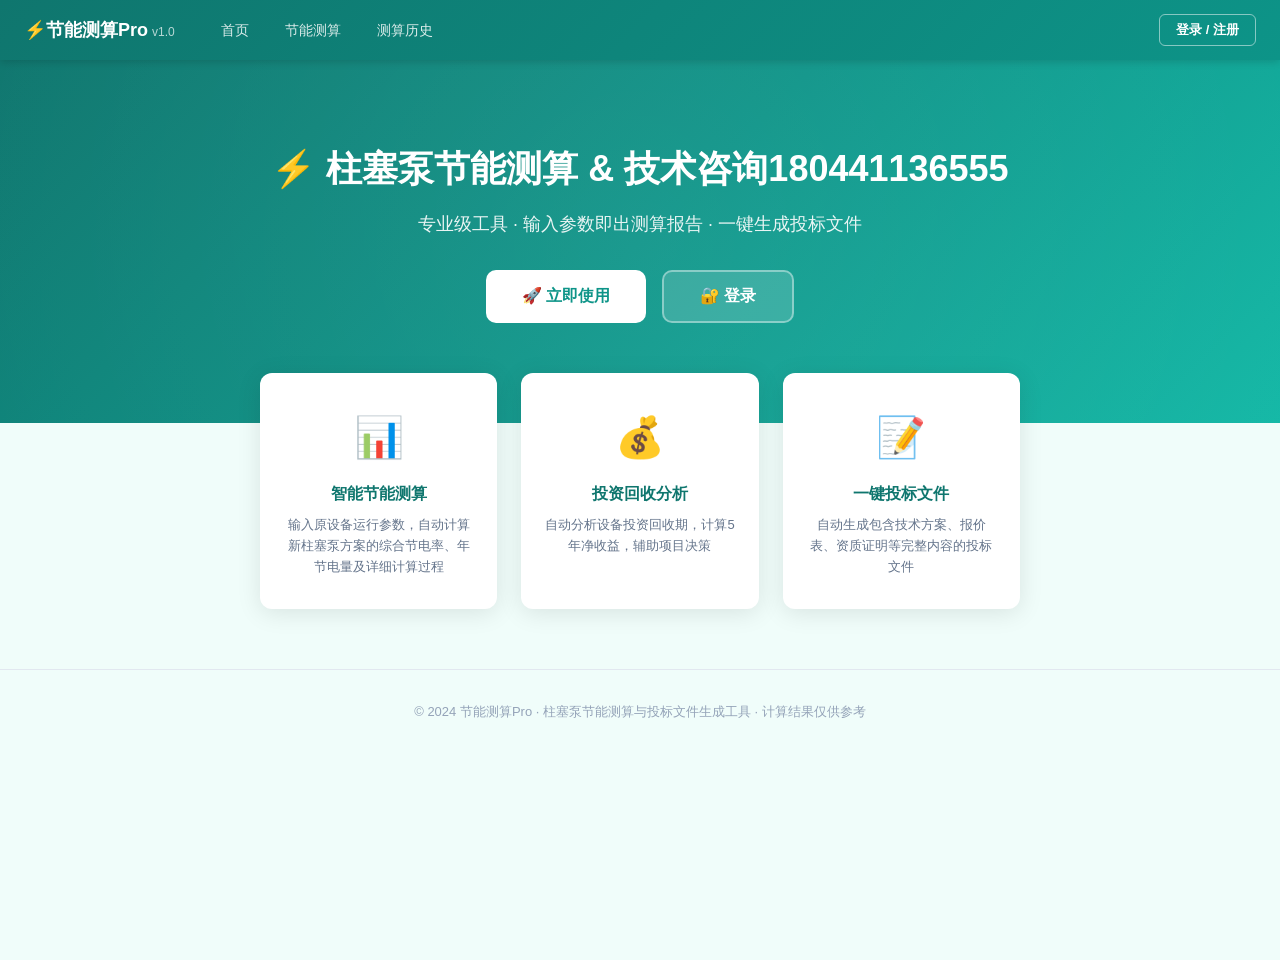
==== commit b70d2207: "Update index.html" ====
--- a/index.html
+++ b/index.html
@@ -12,7 +12,7 @@
 s.parentNode.insertBefore(hm, s);
 })();
 </script>
-<title>节能测算Pro - 柱塞泵节能测算 & 投标文件生成</title>
+<title>零碳小助手Pro - 柱塞泵节能测算 & 技术咨询18041136555</title>
 <style>
 :root{--primary:#0d9488;--primary-dark:#0f766e;--primary-light:#ccfbf1;--accent:#f59e0b;--bg:#f0fdfa;--card:#fff;--text:#1e293b;--text2:#64748b;--border:#e2e8f0;--danger:#ef4444;--success:#10b981;--shadow:0 1px 3px rgba(0,0,0,.08),0 4px 12px rgba(0,0,0,.04);--shadow-lg:0 4px 24px rgba(0,0,0,.1);--radius:12px;--nav-h:60px}
 *{margin:0;padding:0;box-sizing:border-box}
@@ -226,7 +226,7 @@
   <!-- HOME -->
   <div class="page show" id="page-home">
     <div class="hero">
-      <h1>⚡ 柱塞泵节能测算 & 投标文件生成</h1>
+      <h1>⚡ 柱塞泵节能测算 & 技术咨询180441136555</h1>
       <p class="sub">专业级工具 · 输入参数即出测算报告 · 一键生成投标文件</p>
       <div class="hero-buttons">
         <button class="btn-hero primary" onclick="navigate('calc')">🚀 立即使用</button>
@@ -311,7 +311,7 @@
             <input type="text" id="oldName" placeholder="如：9级离心泵" value="9级离心泵">
           </div>
           <div class="form-group">
-            <label>平均日注水量 <span class="unit">m³</span></label>
+            <label>平均日注\排水量 <span class="unit">m³</span></label>
             <input type="number" id="dailyWater" placeholder="2558.2" step="0.1">
           </div>
           <div class="form-group">
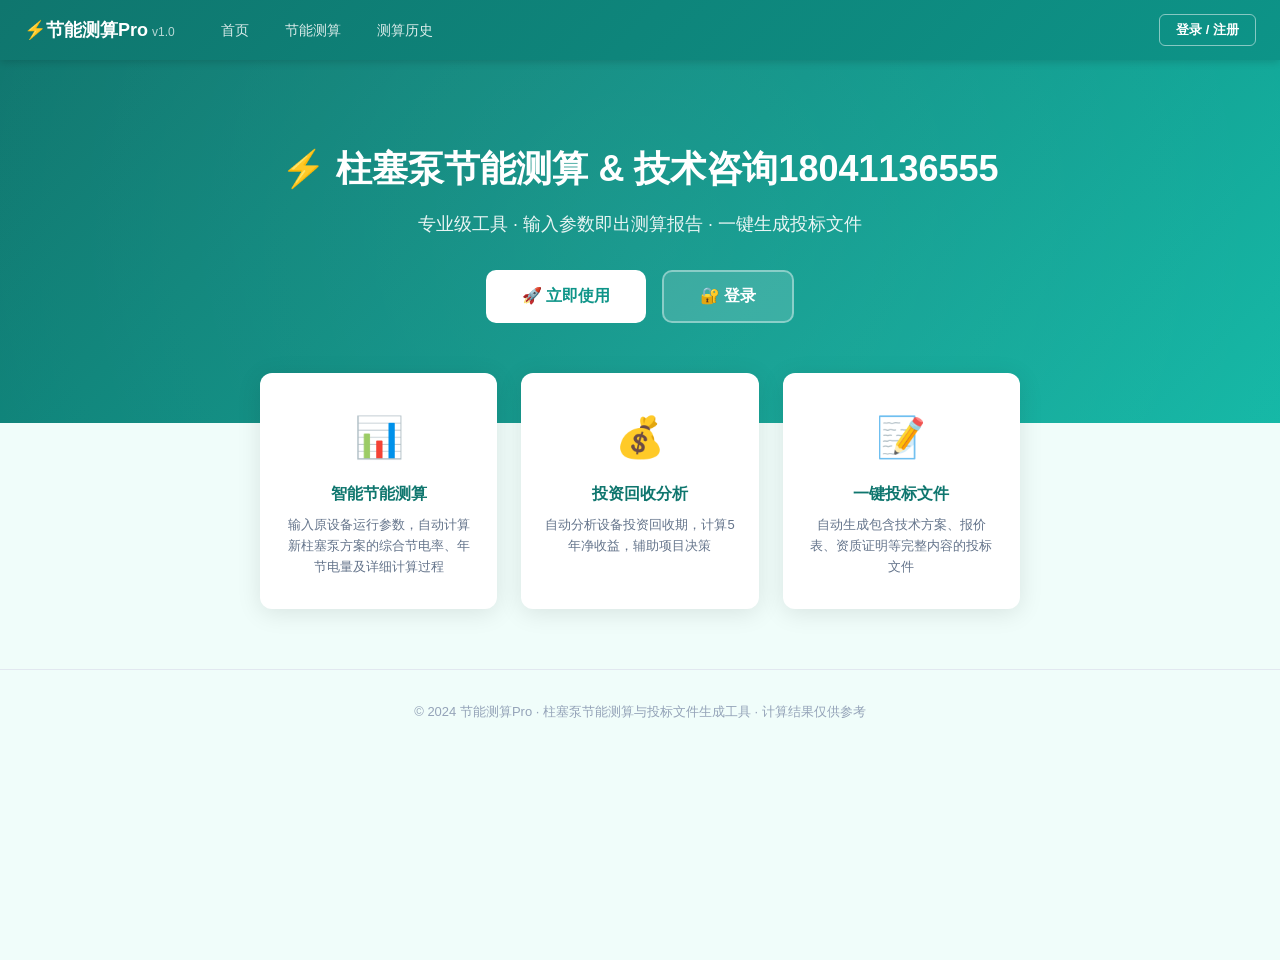
==== commit 10fd2985: "Update index.html" ====
--- a/index.html
+++ b/index.html
@@ -226,7 +226,7 @@
   <!-- HOME -->
   <div class="page show" id="page-home">
     <div class="hero">
-      <h1>⚡ 柱塞泵节能测算 & 技术咨询180441136555</h1>
+      <h1>⚡ 柱塞泵节能测算 & 技术咨询18041136555</h1>
       <p class="sub">专业级工具 · 输入参数即出测算报告 · 一键生成投标文件</p>
       <div class="hero-buttons">
         <button class="btn-hero primary" onclick="navigate('calc')">🚀 立即使用</button>
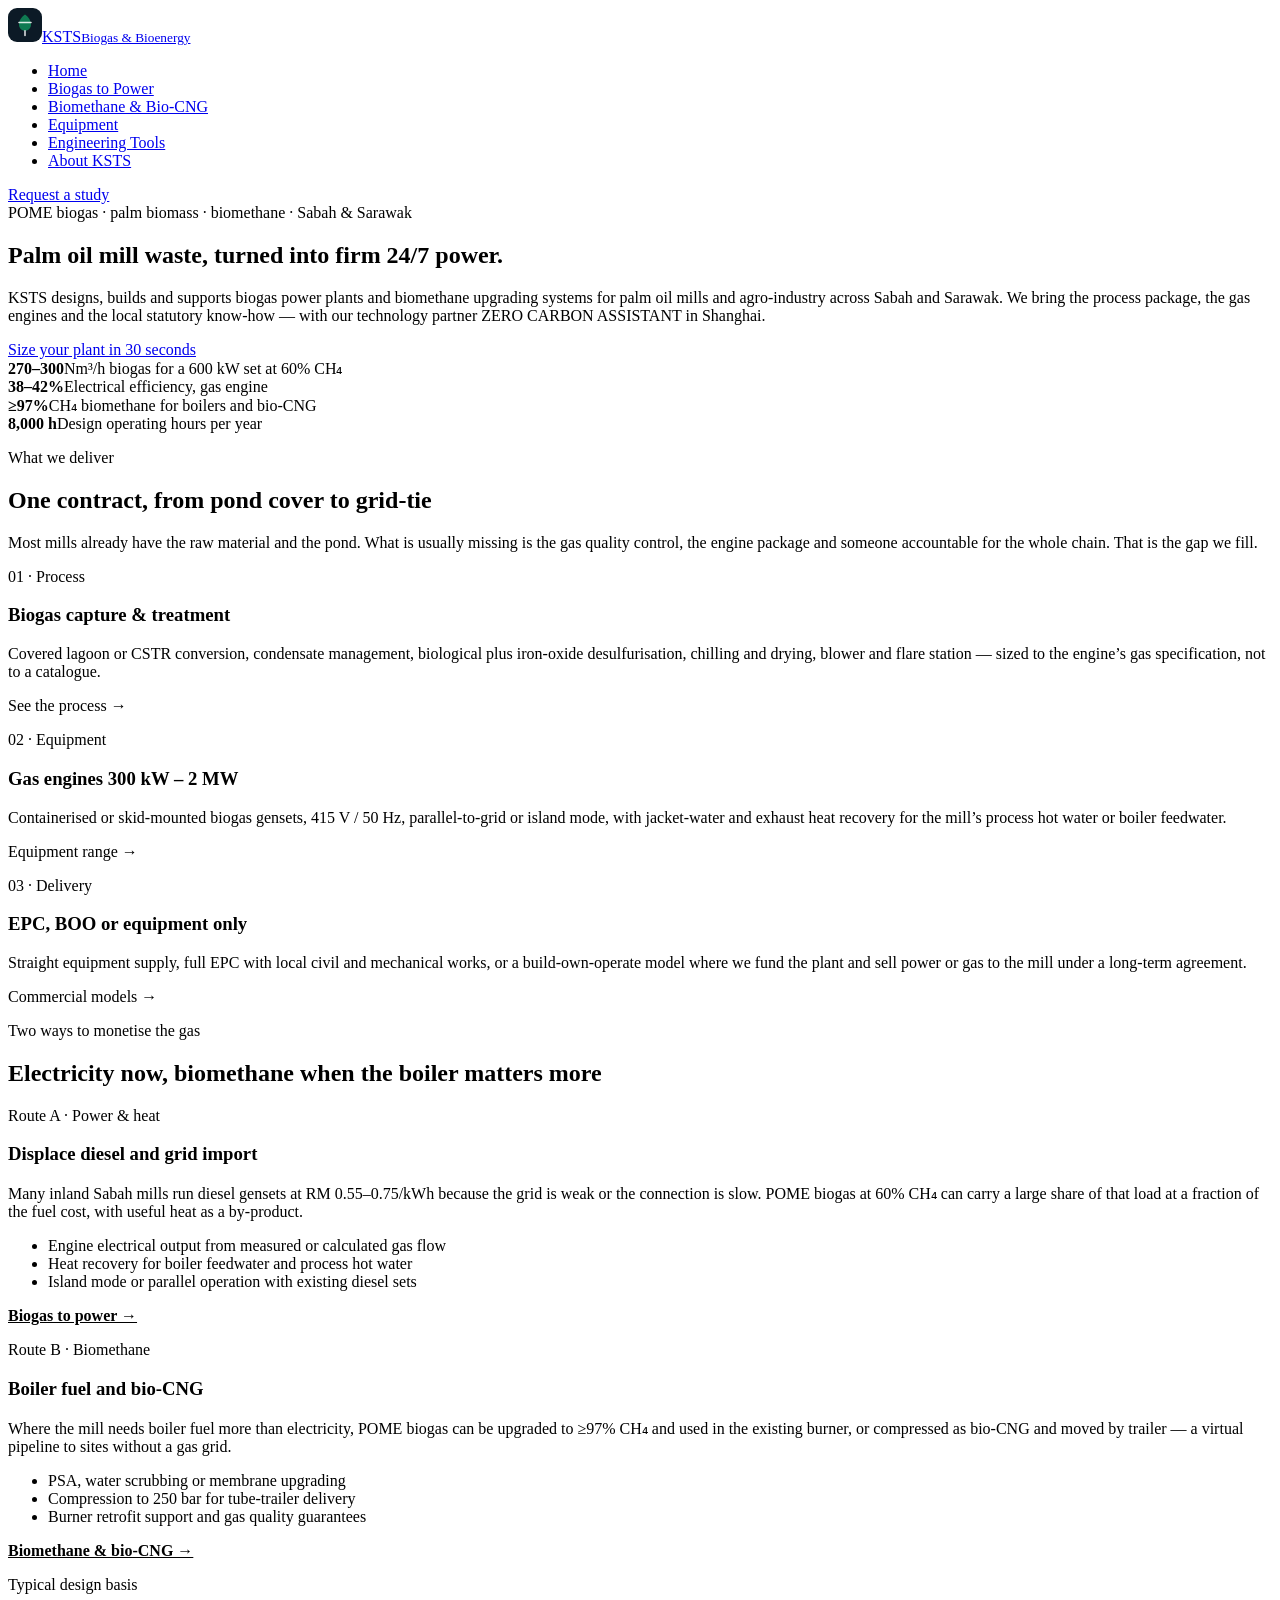
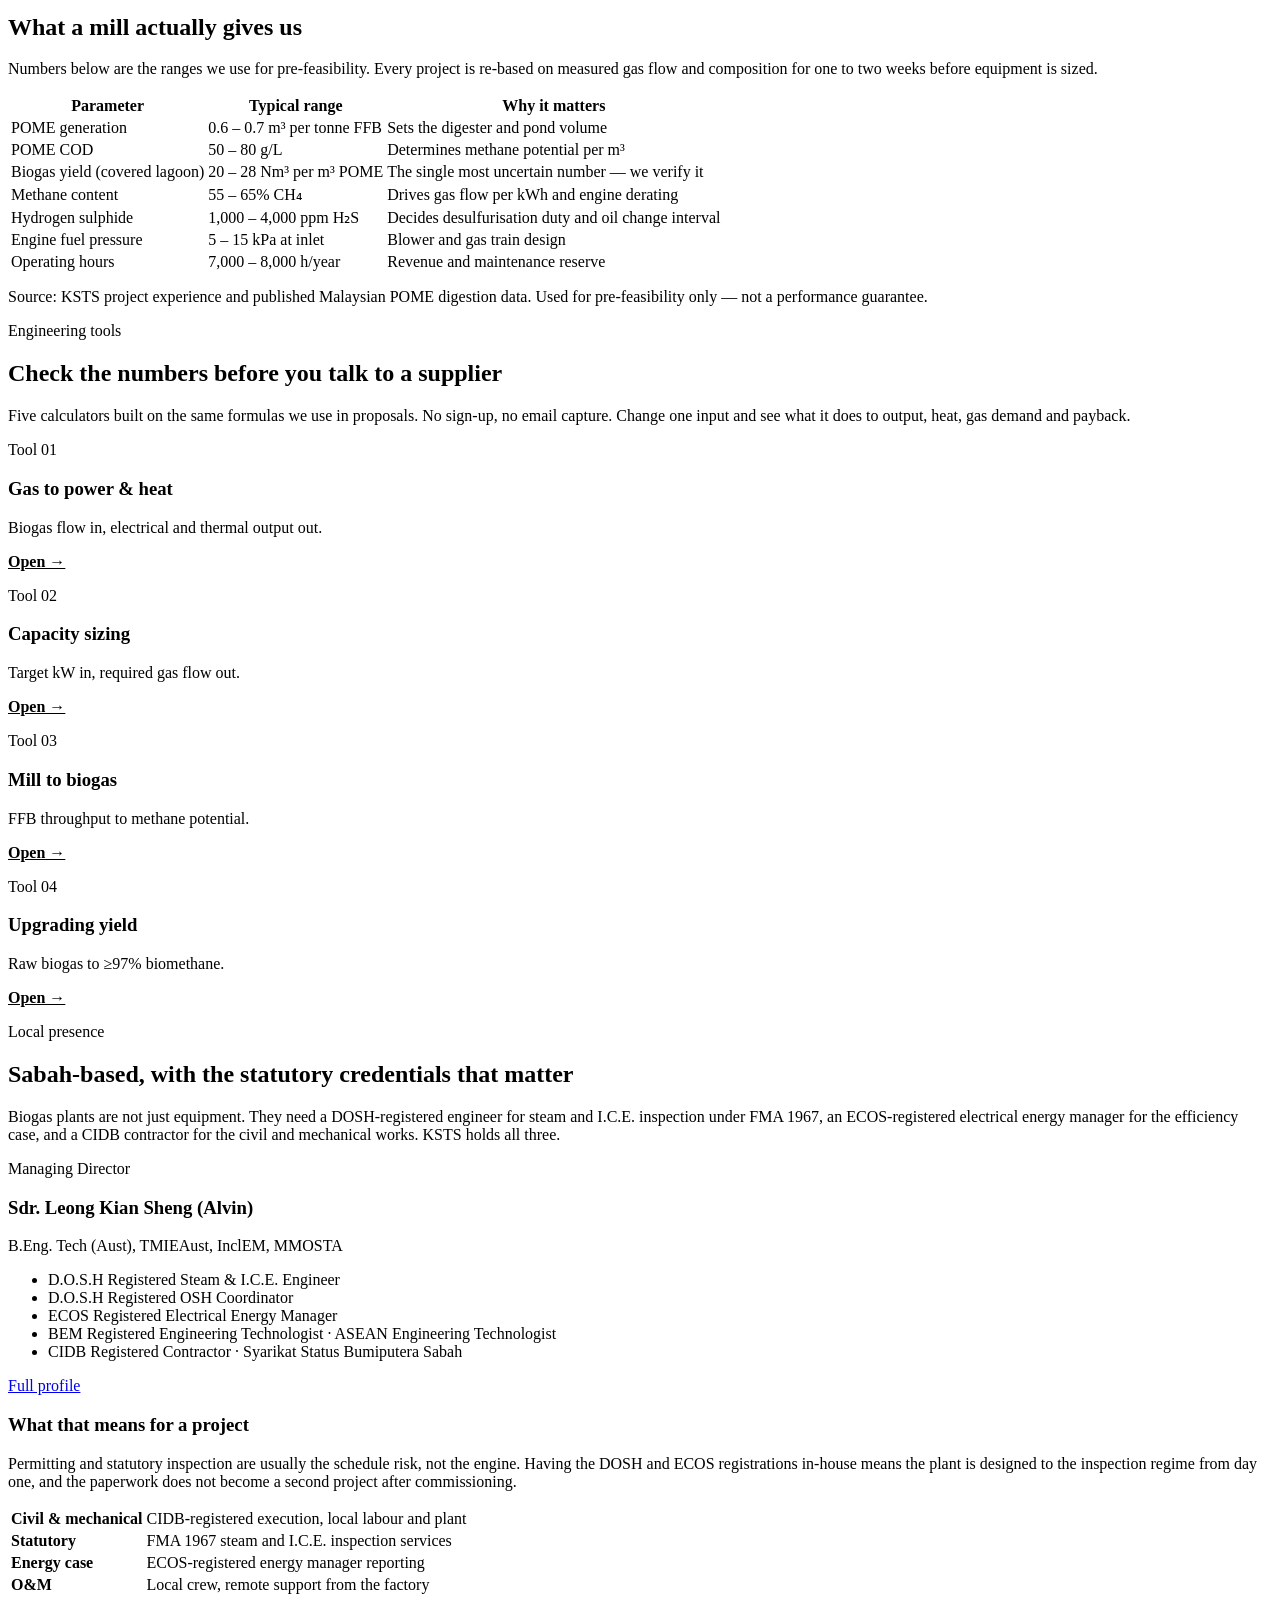
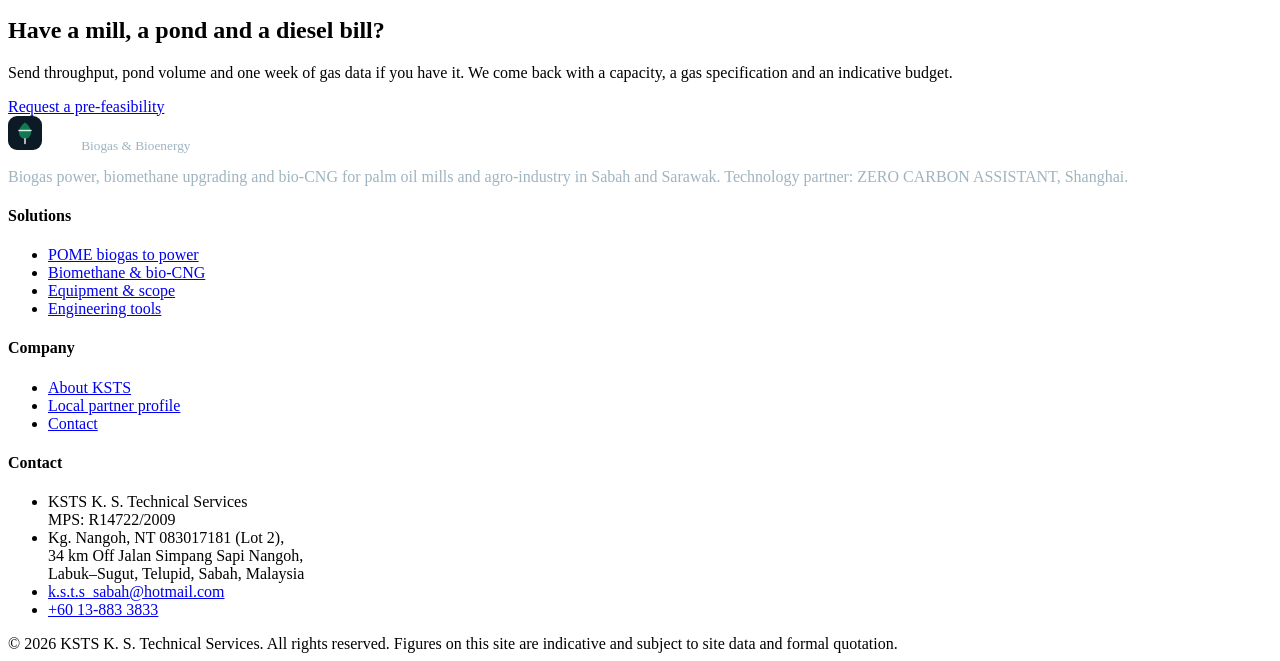
==== commit 7d65e571: "Rebuild site: KSTS biogas & biomethane (index.html)" ====
--- a/index.html
+++ b/index.html
@@ -1,1043 +1,256 @@
-<!DOCTYPE html>
-<html lang="zh-CN">
+<!doctype html>
+<html lang="en">
 <head>
-<meta charset="UTF-8">
-<meta name="viewport" content="width=device-width, initial-scale=1.0">
-<script>
-var _hmt = _hmt || [];
-(function() {
-var hm = document.createElement("script");
-hm.src = "https://hm.baidu.com/hm.js?00f7a1a63984a784171e5fe4762d98bb";
-var s = document.getElementsByTagName("script")[0];
-s.parentNode.insertBefore(hm, s);
-})();
-</script>
-<title>零碳小助手Pro - 柱塞泵节能测算 & 技术咨询18041136555</title>
-<style>
-:root{--primary:#0d9488;--primary-dark:#0f766e;--primary-light:#ccfbf1;--accent:#f59e0b;--bg:#f0fdfa;--card:#fff;--text:#1e293b;--text2:#64748b;--border:#e2e8f0;--danger:#ef4444;--success:#10b981;--shadow:0 1px 3px rgba(0,0,0,.08),0 4px 12px rgba(0,0,0,.04);--shadow-lg:0 4px 24px rgba(0,0,0,.1);--radius:12px;--nav-h:60px}
-*{margin:0;padding:0;box-sizing:border-box}
-body{font-family:-apple-system,'PingFang SC','Microsoft YaHei',sans-serif;background:var(--bg);color:var(--text);line-height:1.6;min-height:100vh}
-a{color:var(--primary);text-decoration:none}
-
-/* NAV */
-.nav{position:fixed;top:0;left:0;right:0;height:var(--nav-h);background:linear-gradient(135deg,var(--primary-dark),var(--primary));color:#fff;display:flex;align-items:center;padding:0 24px;z-index:1000;box-shadow:0 2px 8px rgba(0,0,0,.15)}
-.nav .logo{font-size:18px;font-weight:700;cursor:pointer;white-space:nowrap}
-.nav .logo span{opacity:.7;font-size:12px;font-weight:400;margin-left:4px}
-.nav-links{display:flex;gap:8px;margin-left:32px;flex:1}
-.nav-links a{color:rgba(255,255,255,.85);font-size:14px;padding:6px 14px;border-radius:6px;transition:all .2s;cursor:pointer;white-space:nowrap}
-.nav-links a:hover,.nav-links a.active{background:rgba(255,255,255,.15);color:#fff}
-.nav-right{display:flex;align-items:center;gap:10px;margin-left:auto}
-.nav-right .user-info{font-size:13px;opacity:.9}
-.btn-nav{padding:6px 16px;border-radius:6px;font-size:13px;font-weight:600;cursor:pointer;border:none;transition:all .2s}
-.btn-nav.outline{background:transparent;border:1.5px solid rgba(255,255,255,.5);color:#fff}
-.btn-nav.outline:hover{border-color:#fff;background:rgba(255,255,255,.1)}
-.btn-nav.danger{background:rgba(255,255,255,.15);color:#fff}
-.btn-nav.danger:hover{background:rgba(239,68,68,.7)}
-.hamburger{display:none;flex-direction:column;gap:4px;cursor:pointer;padding:8px}
-.hamburger span{width:22px;height:2px;background:#fff;border-radius:2px;transition:all .3s}
-
-/* MAIN */
-.main{margin-top:var(--nav-h);min-height:calc(100vh - var(--nav-h))}
-.page{display:none;animation:fadeUp .4s ease}
-.page.show{display:block}
-@keyframes fadeUp{from{opacity:0;transform:translateY(16px)}to{opacity:1;transform:translateY(0)}}
-.container{max-width:760px;margin:0 auto;padding:24px 16px 40px}
-.container-wide{max-width:960px}
-
-/* LANDING */
-.hero{background:linear-gradient(135deg,var(--primary-dark),var(--primary),#14b8a6);color:#fff;padding:80px 20px 100px;text-align:center;position:relative;overflow:hidden}
-.hero::before{content:'';position:absolute;top:-50%;left:-50%;width:200%;height:200%;background:radial-gradient(circle,rgba(255,255,255,.06) 0%,transparent 60%)}
-.hero h1{font-size:36px;font-weight:800;position:relative;margin-bottom:12px}
-.hero .sub{font-size:18px;opacity:.9;margin-bottom:32px;position:relative}
-.hero-buttons{display:flex;gap:16px;justify-content:center;flex-wrap:wrap;position:relative}
-.btn-hero{padding:14px 36px;border-radius:10px;font-size:16px;font-weight:700;cursor:pointer;border:none;transition:all .2s}
-.btn-hero.primary{background:#fff;color:var(--primary)}
-.btn-hero.primary:hover{transform:translateY(-2px);box-shadow:0 6px 20px rgba(0,0,0,.2)}
-.btn-hero.secondary{background:rgba(255,255,255,.15);color:#fff;border:2px solid rgba(255,255,255,.4)}
-.btn-hero.secondary:hover{border-color:#fff;background:rgba(255,255,255,.2)}
-.features{display:grid;grid-template-columns:repeat(3,1fr);gap:24px;max-width:800px;margin:-50px auto 60px;padding:0 20px;position:relative;z-index:1}
-.feature-card{background:var(--card);border-radius:var(--radius);box-shadow:var(--shadow-lg);padding:32px 24px;text-align:center}
-.feature-card .icon{font-size:40px;margin-bottom:12px}
-.feature-card h3{font-size:16px;font-weight:700;margin-bottom:8px;color:var(--primary-dark)}
-.feature-card p{font-size:13px;color:var(--text2);line-height:1.6}
-.landing-footer{text-align:center;padding:32px 20px;color:#94a3b8;font-size:13px;border-top:1px solid var(--border)}
-
-/* AUTH */
-.auth-wrap{max-width:400px;margin:60px auto;padding:0 16px}
-.auth-card{background:var(--card);border-radius:var(--radius);box-shadow:var(--shadow-lg);padding:36px 28px}
-.auth-card h2{font-size:22px;font-weight:700;text-align:center;margin-bottom:24px;color:var(--primary-dark)}
-.auth-card .tab-row{display:flex;gap:0;margin-bottom:24px;border-radius:8px;overflow:hidden;border:1.5px solid var(--border)}
-.auth-card .tab-row button{flex:1;padding:10px;font-size:14px;font-weight:600;border:none;background:#f8fafc;color:var(--text2);cursor:pointer;transition:all .2s}
-.auth-card .tab-row button.active{background:var(--primary);color:#fff}
-.form-group{display:flex;flex-direction:column;gap:4px;margin-bottom:14px}
-.form-group label{font-size:13px;color:var(--text2);font-weight:500}
-.form-group input,.form-group select,.form-group textarea{padding:10px 12px;border:1.5px solid var(--border);border-radius:8px;font-size:15px;color:var(--text);background:#f8fafc;transition:all .2s;outline:none;width:100%;font-family:inherit}
-.form-group input:focus,.form-group select:focus,.form-group textarea:focus{border-color:var(--primary);background:#fff;box-shadow:0 0 0 3px rgba(13,148,136,.1)}
-.btn-auth{width:100%;padding:12px;background:linear-gradient(135deg,var(--primary),var(--primary-dark));color:#fff;border:none;border-radius:10px;font-size:15px;font-weight:600;cursor:pointer;transition:all .2s;margin-top:8px}
-.btn-auth:hover{transform:translateY(-1px);box-shadow:0 4px 16px rgba(13,148,136,.3)}
-.auth-error{color:var(--danger);font-size:13px;text-align:center;margin-top:8px;min-height:20px}
-
-/* CALCULATOR */
-.calc-header{background:linear-gradient(135deg,var(--primary-dark),var(--primary));color:#fff;padding:28px 20px 40px;text-align:center;position:relative;overflow:hidden}
-.calc-header::before{content:'';position:absolute;top:-50%;left:-50%;width:200%;height:200%;background:radial-gradient(circle,rgba(255,255,255,.08) 0%,transparent 60%)}
-.calc-header h1{font-size:22px;font-weight:700;position:relative}
-.calc-header p{font-size:14px;opacity:.85;margin-top:6px;position:relative}
-.card{background:var(--card);border-radius:var(--radius);box-shadow:var(--shadow);padding:24px;margin-bottom:16px}
-.section-title{font-size:16px;font-weight:700;color:var(--primary-dark);margin-bottom:18px;display:flex;align-items:center;gap:8px}
-.section-title .icon{font-size:20px}
-.form-grid{display:grid;grid-template-columns:1fr 1fr;gap:14px}
-.form-group.full{grid-column:1/-1}
-.form-group label .unit{color:#94a3b8;font-weight:400;font-size:12px}
-.form-group textarea{resize:vertical;min-height:60px;font-size:14px}
-.btn-calc{width:100%;padding:14px;background:linear-gradient(135deg,var(--primary),var(--primary-dark));color:#fff;border:none;border-radius:10px;font-size:16px;font-weight:600;cursor:pointer;transition:all .2s;margin-top:8px}
-.btn-calc:hover{transform:translateY(-1px);box-shadow:0 4px 16px rgba(13,148,136,.3)}
-.btn-calc:active{transform:translateY(0)}
-
-/* RESULTS */
-.results{display:none}
-.results.show{display:block;animation:fadeUp .4s ease}
-.result-highlight{text-align:center;padding:20px;margin-bottom:16px}
-.result-highlight .big-num{font-size:48px;font-weight:800;color:var(--primary);line-height:1.1}
-.result-highlight .big-num .pct{font-size:28px}
-.result-highlight .label{font-size:14px;color:var(--text2);margin-top:4px}
-.metric-row{display:grid;grid-template-columns:1fr 1fr;gap:12px;margin-bottom:12px}
-.metric-row.three{grid-template-columns:1fr 1fr 1fr}
-.metric-card{background:#f8fafc;border-radius:10px;padding:16px;text-align:center;border:1px solid var(--border)}
-.metric-card .value{font-size:24px;font-weight:700}
-.metric-card .value.good{color:var(--success)}
-.metric-card .value.warn{color:var(--accent)}
-.metric-card .desc{font-size:12px;color:var(--text2);margin-top:2px}
-.detail-table{width:100%;border-collapse:collapse;font-size:13px;margin-top:12px}
-.detail-table th,.detail-table td{padding:10px 12px;text-align:left;border-bottom:1px solid var(--border)}
-.detail-table th{background:#f1f5f9;font-weight:600;color:var(--text2);font-size:12px}
-.detail-table td:last-child{text-align:right;font-weight:600;font-variant-numeric:tabular-nums}
-.detail-table tr:last-child td{border-bottom:none}
-.compare-bar{display:flex;align-items:center;gap:12px;margin:12px 0;font-size:13px}
-.compare-bar .bar-bg{flex:1;height:24px;background:#f1f5f9;border-radius:12px;overflow:hidden;display:flex}
-.compare-bar .bar-old{height:100%;background:#fecaca;display:flex;align-items:center;justify-content:center;font-size:11px;font-weight:600;color:#991b1b;transition:width .6s ease}
-.compare-bar .bar-new{height:100%;background:#a7f3d0;display:flex;align-items:center;justify-content:center;font-size:11px;font-weight:600;color:#065f46;transition:width .6s ease}
-.btn-export{width:100%;padding:12px;background:#fff;color:var(--primary);border:2px solid var(--primary);border-radius:10px;font-size:15px;font-weight:600;cursor:pointer;transition:all .2s;margin-top:8px}
-.btn-export:hover{background:var(--primary-light)}
-.btn-doc{width:100%;padding:14px;background:linear-gradient(135deg,var(--accent),#d97706);color:#fff;border:none;border-radius:10px;font-size:16px;font-weight:700;cursor:pointer;transition:all .2s;margin-top:12px}
-.btn-doc:hover{transform:translateY(-1px);box-shadow:0 4px 16px rgba(245,158,11,.3)}
-
-/* PRICE TABLE */
-.price-table{width:100%;border-collapse:collapse;font-size:13px;margin-top:8px}
-.price-table th,.price-table td{padding:8px 10px;text-align:left;border:1px solid var(--border);font-size:13px}
-.price-table th{background:#f1f5f9;font-weight:600;font-size:12px;color:var(--text2)}
-.price-table tfoot td{font-weight:700;background:#f0fdfa}
-.price-table input{width:90px;padding:4px 6px;border:1px solid var(--border);border-radius:4px;font-size:13px;text-align:right}
-.price-table .total-cell{font-size:15px;color:var(--primary-dark)}
-
-.note{font-size:12px;color:var(--text2);margin-top:8px;line-height:1.5}
-.divider{height:1px;background:var(--border);margin:20px 0}
-
-/* PAYWALL */
-.paywall{background:linear-gradient(135deg,#fef3c7,#fde68a);border-radius:var(--radius);padding:32px 24px;text-align:center;margin-bottom:16px;border:2px solid #fbbf24}
-.paywall h3{font-size:18px;font-weight:700;color:#92400e;margin-bottom:8px}
-.paywall p{font-size:14px;color:#78350f;margin-bottom:20px}
-.pay-plans{display:flex;gap:16px;justify-content:center;flex-wrap:wrap}
-.pay-plan{background:#fff;border-radius:10px;padding:20px 24px;box-shadow:var(--shadow);cursor:pointer;border:2px solid transparent;transition:all .2s;min-width:160px}
-.pay-plan:hover{border-color:#f59e0b;transform:translateY(-2px)}
-.pay-plan.selected{border-color:var(--primary)}
-.pay-plan .price{font-size:28px;font-weight:800;color:var(--primary)}
-.pay-plan .price small{font-size:14px;font-weight:400}
-.pay-plan .plan-name{font-size:14px;font-weight:600;margin-bottom:4px}
-.pay-plan .plan-desc{font-size:12px;color:var(--text2)}
-.btn-pay{padding:12px 32px;background:linear-gradient(135deg,var(--accent),#d97706);color:#fff;border:none;border-radius:10px;font-size:15px;font-weight:700;cursor:pointer;transition:all .2s;margin-top:16px}
-.btn-pay:hover{transform:translateY(-1px);box-shadow:0 4px 16px rgba(245,158,11,.3)}
-.unlocked-badge{display:inline-flex;align-items:center;gap:6px;background:var(--primary-light);color:var(--primary-dark);padding:6px 16px;border-radius:20px;font-size:13px;font-weight:600}
-.locked-overlay{position:relative}
-.locked-overlay::after{content:'';position:absolute;inset:0;background:rgba(255,255,255,.7);backdrop-filter:blur(3px);border-radius:var(--radius);display:flex;align-items:center;justify-content:center}
-.locked-msg{position:absolute;top:50%;left:50%;transform:translate(-50%,-50%);text-align:center;z-index:2;color:#92400e;font-weight:600;font-size:15px;pointer-events:none}
-
-/* HISTORY */
-.history-list{display:flex;flex-direction:column;gap:12px}
-.history-item{background:var(--card);border-radius:var(--radius);box-shadow:var(--shadow);padding:20px 24px;cursor:pointer;transition:all .2s;display:flex;justify-content:space-between;align-items:center;flex-wrap:wrap;gap:12px}
-.history-item:hover{box-shadow:var(--shadow-lg);transform:translateY(-1px)}
-.history-item .hi-left{flex:1;min-width:200px}
-.history-item .hi-project{font-size:15px;font-weight:600;margin-bottom:4px}
-.history-item .hi-time{font-size:12px;color:var(--text2)}
-.history-item .hi-metrics{display:flex;gap:24px;flex-wrap:wrap}
-.history-item .hi-metric{text-align:center}
-.history-item .hi-metric .val{font-size:20px;font-weight:700;color:var(--primary)}
-.history-item .hi-metric .lbl{font-size:11px;color:var(--text2)}
-.history-item .hi-actions{display:flex;gap:8px}
-.btn-sm{padding:6px 14px;border-radius:6px;font-size:12px;font-weight:600;cursor:pointer;border:none;transition:all .2s}
-.btn-sm.primary{background:var(--primary-light);color:var(--primary-dark)}
-.btn-sm.primary:hover{background:#99f6e4}
-.btn-sm.danger{background:#fef2f2;color:var(--danger)}
-.btn-sm.danger:hover{background:#fee2e2}
-.empty-state{text-align:center;padding:60px 20px;color:var(--text2)}
-.empty-state .icon{font-size:48px;margin-bottom:12px}
-.empty-state p{font-size:14px}
-
-/* TOAST */
-.toast{position:fixed;top:80px;left:50%;transform:translateX(-50%);background:#1e293b;color:#fff;padding:12px 24px;border-radius:8px;font-size:14px;z-index:9999;display:none;box-shadow:var(--shadow-lg);white-space:nowrap}
-.toast.show{display:block;animation:fadeUp .3s ease}
-
-/* MODAL */
-.modal-overlay{position:fixed;inset:0;background:rgba(0,0,0,.4);z-index:2000;display:none;align-items:center;justify-content:center;padding:20px}
-.modal-overlay.show{display:flex}
-.modal{background:var(--card);border-radius:var(--radius);box-shadow:var(--shadow-lg);max-width:500px;width:100%;max-height:80vh;overflow-y:auto;padding:28px}
-.modal h3{font-size:18px;font-weight:700;margin-bottom:16px}
-.modal-close{float:right;background:none;border:none;font-size:20px;cursor:pointer;color:var(--text2)}
-
-/* RESPONSIVE */
-@media(max-width:768px){
-  .nav-links{display:none;position:absolute;top:var(--nav-h);left:0;right:0;background:var(--primary-dark);flex-direction:column;padding:12px;box-shadow:var(--shadow-lg)}
-  .nav-links.open{display:flex}
-  .hamburger{display:flex}
-  .features{grid-template-columns:1fr;max-width:400px}
-  .hero h1{font-size:26px}
-  .hero .sub{font-size:15px}
-  .form-grid{grid-template-columns:1fr}
-  .metric-row,.metric-row.three{grid-template-columns:1fr}
-  .result-highlight .big-num{font-size:40px}
-}
-@media(max-width:480px){
-  .hero{padding:60px 16px 80px}
-  .hero h1{font-size:22px}
-  .history-item{flex-direction:column;align-items:flex-start}
-  .history-item .hi-metrics{width:100%}
-  .pay-plans{flex-direction:column;align-items:center}
-}
-@media print{.nav,.toast,.modal-overlay{display:none!important}.main{margin-top:0}.calc-header{background:#fff!important;color:#000!important;padding:20px}.btn-calc,.btn-export,.btn-doc,.paywall,.footer{display:none!important}.results{display:block!important}.card{box-shadow:none;border:1px solid #e2e8f0}}
-</style>
+<meta charset="utf-8">
+<meta name="viewport" content="width=device-width, initial-scale=1">
+<title>KSTS — Biogas to Power &amp; Biomethane | Sabah, Malaysia</title>
+<meta name="description" content="KSTS builds POME biogas power plants, biomethane upgrading and bio-CNG systems for palm oil mills in Sabah and Sarawak. Free engineering calculators for gas-to-power, sizing and project economics.">
+<link rel="canonical" href="https://jeeftang.github.io/Energy-saving-Calculation/index.html">
+<meta property="og:type" content="website">
+<meta property="og:site_name" content="KSTS K. S. Technical Services — Biogas &amp; Bioenergy">
+<meta property="og:title" content="KSTS — Biogas to Power &amp; Biomethane | Sabah, Malaysia">
+<meta property="og:description" content="KSTS builds POME biogas power plants, biomethane upgrading and bio-CNG systems for palm oil mills in Sabah and Sarawak. Free engineering calculators for gas-to-power, sizing and project economics.">
+<meta property="og:url" content="https://jeeftang.github.io/Energy-saving-Calculation/index.html">
+<meta name="twitter:card" content="summary_large_image">
+<meta name="theme-color" content="#0c1a26">
+<link rel="stylesheet" href="assets/css/style.css">
+<link rel="icon" href="data:image/svg+xml,<svg xmlns='http://www.w3.org/2000/svg' viewBox='0 0 34 34'><rect width='34' height='34' rx='9' fill='%230c1a26'/><path d='M17 6.5c3.6 2.4 6 6.2 6 10.2 0 3.3-2.7 6-6 6s-6-2.7-6-6c0-4 2.4-7.8 6-10.2Z' fill='%230f7a52'/></svg>">
+<script type="application/ld+json">{"@context":"https://schema.org","@type":"Organization","name":"KSTS K. S. Technical Services","alternateName":"KSTS","url":"https://jeeftang.github.io/Energy-saving-Calculation/","description":"Sabah-based biogas and bioenergy contractor delivering POME biogas power plants, biomethane upgrading and bio-CNG systems in Sabah and Sarawak, with technology partner Zero Carbon Assistant.","address":{"@type":"PostalAddress","streetAddress":"Kg. Nangoh, NT 083017181 (Lot 2), 34 km Off Jalan Simpang Sapi Nangoh, Labuk-Sugut","addressLocality":"Telupid","addressRegion":"Sabah","addressCountry":"MY"},"contactPoint":{"@type":"ContactPoint","telephone":"+60 13-883 3833","email":"k.s.t.s_sabah@hotmail.com","contactType":"sales","availableLanguage":["English","Malay","Chinese"]}}</script>
 </head>
 <body>
-
-<!-- NAV -->
-<nav class="nav" id="navbar">
-  <div class="logo" onclick="navigate('home')">⚡节能测算Pro<span>v1.0</span></div>
-  <div class="nav-links" id="navLinks">
-    <a onclick="navigate('home')" data-page="home">首页</a>
-    <a onclick="navigate('calc')" data-page="calc">节能测算</a>
-    <a onclick="navigate('history')" data-page="history">测算历史</a>
-  </div>
-  <div class="nav-right" id="navRight"></div>
-  <div class="hamburger" id="hamburger" onclick="toggleMenu()">
-    <span></span><span></span><span></span>
-  </div>
-</nav>
-
-<!-- MAIN -->
-<div class="main">
-  <!-- HOME -->
-  <div class="page show" id="page-home">
-    <div class="hero">
-      <h1>⚡ 柱塞泵节能测算 & 技术咨询18041136555</h1>
-      <p class="sub">专业级工具 · 输入参数即出测算报告 · 一键生成投标文件</p>
-      <div class="hero-buttons">
-        <button class="btn-hero primary" onclick="navigate('calc')">🚀 立即使用</button>
-        <button class="btn-hero secondary" onclick="navigate('auth')">🔐 登录</button>
-      </div>
-    </div>
-    <div class="features">
-      <div class="feature-card" onclick="navigate('calc')">
-        <div class="icon">📊</div>
-        <h3>智能节能测算</h3>
-        <p>输入原设备运行参数，自动计算新柱塞泵方案的综合节电率、年节电量及详细计算过程</p>
-      </div>
-      <div class="feature-card" onclick="navigate('calc')">
-        <div class="icon">💰</div>
-        <h3>投资回收分析</h3>
-        <p>自动分析设备投资回收期，计算5年净收益，辅助项目决策</p>
-      </div>
-      <div class="feature-card" onclick="navigate('calc')">
-        <div class="icon">📝</div>
-        <h3>一键投标文件</h3>
-        <p>自动生成包含技术方案、报价表、资质证明等完整内容的投标文件</p>
-      </div>
-    </div>
-    <div class="landing-footer">© 2024 节能测算Pro · 柱塞泵节能测算与投标文件生成工具 · 计算结果仅供参考</div>
-  </div>
-
-  <!-- AUTH -->
-  <div class="page" id="page-auth">
-    <div class="auth-wrap">
-      <div class="auth-card">
-        <h2>🔐 用户登录</h2>
-        <div class="tab-row">
-          <button class="active" onclick="switchAuthTab('login',this)">登录</button>
-          <button onclick="switchAuthTab('register',this)">注册</button>
-        </div>
-        <div id="auth-login">
-          <div class="form-group">
-            <label>手机号</label>
-            <input type="tel" id="loginPhone" placeholder="请输入手机号" maxlength="11">
-          </div>
-          <div class="form-group">
-            <label>密码</label>
-            <input type="password" id="loginPwd" placeholder="请输入密码">
-          </div>
-          <button class="btn-auth" onclick="doLogin()">登 录</button>
-          <div class="auth-error" id="loginError"></div>
-        </div>
-        <div id="auth-register" style="display:none">
-          <div class="form-group">
-            <label>手机号</label>
-            <input type="tel" id="regPhone" placeholder="请输入手机号" maxlength="11">
-          </div>
-          <div class="form-group">
-            <label>密码</label>
-            <input type="password" id="regPwd" placeholder="请设置密码（至少6位）">
-          </div>
-          <div class="form-group">
-            <label>确认密码</label>
-            <input type="password" id="regPwd2" placeholder="请再次输入密码">
-          </div>
-          <button class="btn-auth" onclick="doRegister()">注 册</button>
-          <div class="auth-error" id="regError"></div>
-        </div>
-      </div>
-    </div>
-  </div>
-
-  <!-- CALCULATOR -->
-  <div class="page" id="page-calc">
-    <div class="calc-header">
-      <h1>🔧 柱塞泵节能测算 & 投标文件生成</h1>
-      <p>输入参数 → 自动测算节能率 → 一键生成投标文件</p>
-    </div>
-    <div class="container" style="margin-top:-28px;position:relative;z-index:1">
-
-      <!-- 原设备数据 -->
-      <div class="card">
-        <div class="section-title"><span class="icon">📊</span> 一、原设备运行数据</div>
-        <div class="form-grid">
-          <div class="form-group full">
-            <label>原设备名称</label>
-            <input type="text" id="oldName" placeholder="如：9级离心泵" value="9级离心泵">
-          </div>
-          <div class="form-group">
-            <label>平均日注\排水量 <span class="unit">m³</span></label>
-            <input type="number" id="dailyWater" placeholder="2558.2" step="0.1">
-          </div>
-          <div class="form-group">
-            <label>平均日耗电量 <span class="unit">kWh</span></label>
-            <input type="number" id="dailyPower" placeholder="20730.6" step="0.1">
-          </div>
-          <div class="form-group">
-            <label>平均流量 <span class="unit">m³/h</span></label>
-            <input type="number" id="avgFlow" placeholder="106.6" step="0.1" oninput="autoCalcNew()">
-          </div>
-          <div class="form-group">
-            <label>平均输入功率 <span class="unit">kW</span></label>
-            <input type="number" id="avgInputPower" placeholder="863.8" step="0.1" oninput="autoCalcNew()">
-          </div>
-          <div class="form-group">
-            <label>进口压力 <span class="unit">MPa</span></label>
-            <input type="number" id="inPressure" placeholder="0.07" step="0.001" oninput="autoCalcNew()">
-          </div>
-          <div class="form-group">
-            <label>出口压力 <span class="unit">MPa</span></label>
-            <input type="number" id="outPressure" placeholder="14.5" step="0.1" oninput="autoCalcNew()">
-          </div>
-        </div>
-      </div>
-
-      <!-- 新设备参数 -->
-      <div class="card">
-        <div class="section-title"><span class="icon">⚙️</span> 二、新设备选型参数</div>
-        <div class="form-grid">
-          <div class="form-group full">
-            <label>新设备名称</label>
-            <input type="text" id="newName" placeholder="如：7柱塞式注水泵" value="7柱塞式注水泵">
-          </div>
-          <div class="form-group">
-            <label>流量 <span class="unit">m³/h</span> <span style="color:#94a3b8;font-size:11px">自动=原设备平均流量</span></label>
-            <input type="number" id="ratedFlow" value="" readonly style="background:#f1f5f9">
-          </div>
-          <div class="form-group">
-            <label>出口压力 <span class="unit">MPa</span> <span style="color:#94a3b8;font-size:11px">自动=原设备出口压力</span></label>
-            <input type="number" id="ratedPressure" value="" readonly style="background:#f1f5f9">
-          </div>
-          <div class="form-group">
-            <label>电机功率 <span class="unit">kW</span> <span style="color:#94a3b8;font-size:11px">自动=轴功率×1.1裕度</span></label>
-            <input type="number" id="motorPower" value="800">
-          </div>
-          <div class="form-group">
-            <label>电机效率</label>
-            <input type="number" id="motorEff" value="0.95" step="0.01">
-          </div>
-          <div class="form-group">
-            <label>变频器效率</label>
-            <input type="number" id="vfdEff" value="0.97" step="0.01">
-          </div>
-          <div class="form-group">
-            <label>泵效率</label>
-            <input type="number" id="pumpEff" value="0.93" step="0.01">
-          </div>
-        </div>
-        <div class="note" style="margin-top:14px;padding:10px 12px;background:#f0fdfa;border-radius:8px;border:1px dashed #99f6e4;line-height:1.8">
-          <b>💡 选型指导：</b><br>
-          额定流量 = 流量 × 1.5 = <span id="guideRatedFlow" style="color:var(--primary-dark);font-weight:700">—</span> m³/h<br>
-          额定压力 = 出口压力 + 1 = <span id="guideRatedPressure" style="color:var(--primary-dark);font-weight:700">—</span> MPa<br>
-          <span style="color:#94a3b8;font-size:11px">* 系统按照实际流量和出口压力计算节能率。额定流量和额定压力直接计算出结果。</span>
-        </div>
-      </div>
-
-      <!-- 运营参数 -->
-      <div class="card">
-        <div class="section-title"><span class="icon">📅</span> 三、运营参数</div>
-        <div class="form-grid">
-          <div class="form-group">
-            <label>年运行天数 <span class="unit">天</span></label>
-            <input type="number" id="runDays" value="346">
-          </div>
-          <div class="form-group">
-            <label>电价 <span class="unit">元/kWh</span></label>
-            <input type="number" id="elecPrice" value="0.6" step="0.01">
-          </div>
-        </div>
-      </div>
-
-      <!-- 设备造价 -->
-      <div class="card">
-        <div class="section-title"><span class="icon">💰</span> 四、设备造价（投标报价）</div>
-        <table class="price-table" id="priceTable">
-          <thead><tr><th>序号</th><th>设备/服务名称</th><th>数量</th><th>单价（万元）</th><th>合价（万元）</th></tr></thead>
-          <tbody id="priceBody"></tbody>
-          <tfoot><tr><td colspan="4" style="text-align:right">投标总报价：</td><td class="total-cell" id="totalPrice">0.00 万元</td></tr></tfoot>
-        </table>
-        <p class="note">* 单价为含税价，包含设备生产、运输、安装指导、调试、培训、质保等全部费用</p>
-      </div>
-
-      <!-- 投标信息 -->
-      <div class="card">
-        <div class="section-title"><span class="icon">📝</span> 五、投标文件信息</div>
-        <div class="form-grid">
-          <div class="form-group full"><label>项目名称</label><input type="text" id="projectName" value="辽河油田欢喜岭采油厂注水站B级水注水泵改造项目"></div>
-          <div class="form-group full"><label>招标单位</label><input type="text" id="bidder" value="辽河油田欢喜岭采油厂"></div>
-          <div class="form-group full"><label>投标单位</label><input type="text" id="tenderer" placeholder="投标公司名称"></div>
-          <div class="form-group"><label>法定代表人</label><input type="text" id="legalPerson" placeholder="姓名"></div>
-          <div class="form-group"><label>身份证号</label><input type="text" id="legalId" placeholder="身份证号码"></div>
-          <div class="form-group"><label>职务</label><input type="text" id="legalTitle" placeholder="如：总经理"></div>
-          <div class="form-group"><label>性别</label><select id="legalGender"><option value="男">男</option><option value="女">女</option></select></div>
-          <div class="form-group"><label>投标总报价（含税） <span class="unit">元</span></label><input type="number" id="totalBidYuan" placeholder="自动计算或手动输入" step="1"></div>
-          <div class="form-group"><label>报价大写</label><input type="text" id="totalBidChinese" placeholder="自动生成或手动输入"></div>
-          <div class="form-group"><label>税率 <span class="unit">%</span></label><input type="number" id="taxRate" value="13"></div>
-          <div class="form-group"><label>供货期 <span class="unit">工作日</span></label><input type="number" id="deliveryDays" value="60"></div>
-          <div class="form-group"><label>质保期 <span class="unit">年</span></label><input type="number" id="warrantyYears" value="2"></div>
-          <div class="form-group"><label>投标日期</label><input type="date" id="bidDate"></div>
-        </div>
-      </div>
-
-      <button class="btn-calc" onclick="calculate()">🚀 开始测算</button>
-
-      <!-- RESULTS (FREE) -->
-      <div class="results" id="results">
-        <div class="card">
-          <div class="result-highlight">
-            <div class="big-num" id="savingRate">0<span class="pct">%</span></div>
-            <div class="label">综合节电率</div>
-          </div>
-          <div class="metric-row three">
-            <div class="metric-card"><div class="value good" id="dailySave">0</div><div class="desc">日节电量 kWh</div></div>
-            <div class="metric-card"><div class="value good" id="yearlySave">0</div><div class="desc">年节电量 万kWh</div></div>
-            <div class="metric-card"><div class="value warn" id="yearlyMoney">0</div><div class="desc">年节省电费 万元</div></div>
-          </div>
-        </div>
-
-        <!-- PAYWALL for detailed content -->
-        <div id="paywallSection"></div>
-
-        <button class="btn-export" onclick="exportReport()">📄 保存/导出测算报告</button>
-      </div>
-
-    </div>
-  </div>
-
-  <!-- HISTORY -->
-  <div class="page" id="page-history">
-    <div class="container container-wide">
-      <h2 style="font-size:22px;font-weight:700;margin-bottom:20px;color:var(--primary-dark)">📋 测算历史</h2>
-      <div id="historyContent"></div>
-    </div>
-  </div>
-</div>
-
-<!-- MODAL -->
-<div class="modal-overlay" id="modalOverlay" onclick="if(event.target===this)closeModal()">
-  <div class="modal" id="modalContent"></div>
-</div>
-
-<!-- TOAST -->
-<div class="toast" id="toast"></div>
-
-<script>
-// ==================== STATE ====================
-let currentUser = JSON.parse(localStorage.getItem('pump_user') || 'null');
-let lastCalcData = null;
-let isUnlocked = false;
-
-// ==================== ROUTING ====================
-function navigate(page) {
-  if (page === 'history' && !currentUser) { navigate('auth'); showToast('请先登录查看测算历史'); return; }
-  document.querySelectorAll('.page').forEach(p => p.classList.remove('show'));
-  const el = document.getElementById('page-' + page);
-  if (el) el.classList.add('show');
-  // Update nav
-  document.querySelectorAll('.nav-links a').forEach(a => {
-    a.classList.toggle('active', a.dataset.page === page);
-  });
-  // Close mobile menu
-  document.getElementById('navLinks').classList.remove('open');
-  window.scrollTo(0, 0);
-  if (page === 'history') renderHistory();
-}
-
-function toggleMenu() {
-  document.getElementById('navLinks').classList.toggle('open');
-}
-
-// ==================== NAV ====================
-function renderNav() {
-  const right = document.getElementById('navRight');
-  if (currentUser) {
-    const phone = currentUser.phone.replace(/(\d{3})\d{4}(\d{4})/, '$1****$2');
-    right.innerHTML = `<span class="user-info">📱 ${phone}</span><button class="btn-nav danger" onclick="doLogout()">退出</button>`;
-  } else {
-    right.innerHTML = `<button class="btn-nav outline" onclick="navigate('auth')">登录 / 注册</button>`;
-  }
-}
-
-// ==================== AUTH ====================
-function switchAuthTab(tab, btn) {
-  btn.parentElement.querySelectorAll('button').forEach(b => b.classList.remove('active'));
-  btn.classList.add('active');
-  document.getElementById('auth-login').style.display = tab === 'login' ? 'block' : 'none';
-  document.getElementById('auth-register').style.display = tab === 'register' ? 'block' : 'none';
-  document.getElementById('loginError').textContent = '';
-  document.getElementById('regError').textContent = '';
-}
-
-function getUsers() { return JSON.parse(localStorage.getItem('pump_users') || '{}'); }
-function saveUsers(u) { localStorage.setItem('pump_users', JSON.stringify(u)); }
-
-function doLogin() {
-  const phone = document.getElementById('loginPhone').value.trim();
-  const pwd = document.getElementById('loginPwd').value;
-  const err = document.getElementById('loginError');
-  if (!/^1\d{10}$/.test(phone)) { err.textContent = '请输入正确的手机号'; return; }
-  if (pwd.length < 6) { err.textContent = '密码至少6位'; return; }
-  const users = getUsers();
-  if (!users[phone]) { err.textContent = '该手机号未注册'; return; }
-  if (users[phone].password !== pwd) { err.textContent = '密码错误'; return; }
-  currentUser = { phone, regTime: users[phone].regTime };
-  localStorage.setItem('pump_user', JSON.stringify(currentUser));
-  renderNav();
-  showToast('✅ 登录成功');
-  navigate('calc');
-}
-
-function doRegister() {
-  const phone = document.getElementById('regPhone').value.trim();
-  const pwd = document.getElementById('regPwd').value;
-  const pwd2 = document.getElementById('regPwd2').value;
-  const err = document.getElementById('regError');
-  if (!/^1\d{10}$/.test(phone)) { err.textContent = '请输入正确的手机号'; return; }
-  if (pwd.length < 6) { err.textContent = '密码至少6位'; return; }
-  if (pwd !== pwd2) { err.textContent = '两次密码不一致'; return; }
-  const users = getUsers();
-  if (users[phone]) { err.textContent = '该手机号已注册'; return; }
-  users[phone] = { password: pwd, regTime: Date.now() };
-  saveUsers(users);
-  showToast('✅ 注册成功，请登录');
-  switchAuthTab('login', document.querySelector('.tab-row button'));
-  document.getElementById('loginPhone').value = phone;
-  document.getElementById('loginPwd').value = '';
-  document.getElementById('regError').textContent = '';
-}
-
-function doLogout() {
-  currentUser = null;
-  localStorage.removeItem('pump_user');
-  isUnlocked = false;
-  renderNav();
-  navigate('home');
-  showToast('已退出登录');
-}
-
-// ==================== PRICE TABLE ====================
-const priceItems = [
-  { name: '柱塞式注水泵主机', spec: '一用一备', qty: 2, unit: '' },
-  { name: '配套电机', spec: '与泵一对一配套', qty: 2, unit: '' },
-  { name: '变频器及控制柜', spec: '适配800kW电机', qty: 2, unit: '' },
-  { name: '配套附件', spec: '管件、密封件、仪表等', qty: 2, unit: '' },
-  { name: '安装指导服务', spec: '含技术人员差旅费', qty: 1, unit: '' },
-  { name: '操作人员培训', spec: '培训至独立上岗', qty: 1, unit: '' },
-  { name: '质保期服务', spec: '自验收合格起', qty: 1, unit: '' },
-];
-
-function initPriceTable() {
-  const tbody = document.getElementById('priceBody');
-  priceItems.forEach((item, i) => {
-    const tr = document.createElement('tr');
-    tr.innerHTML = `<td>${i+1}</td><td>${item.name}<br><small style="color:#94a3b8">${item.spec}</small></td>
-      <td><input type="number" id="pi_qty_${i}" value="${item.qty}" min="1" onchange="updatePriceTotal()"></td>
-      <td><input type="number" id="pi_unit_${i}" placeholder="单价" step="0.01" onchange="updatePriceTotal()"></td>
-      <td id="pi_total_${i}" style="font-weight:600">0.00</td>`;
-    tbody.appendChild(tr);
-  });
-  document.getElementById('totalBidYuan').addEventListener('input', function() {
-    if (this.value) document.getElementById('totalBidChinese').value = numToChinese(this.value);
-  });
-}
-
-function updatePriceTotal() {
-  let total = 0;
-  priceItems.forEach((_, i) => {
-    const qty = +document.getElementById(`pi_qty_${i}`).value || 0;
-    const unit = +document.getElementById(`pi_unit_${i}`).value || 0;
-    const sub = qty * unit;
-    document.getElementById(`pi_total_${i}`).textContent = sub.toFixed(2);
-    total += sub;
-  });
-  document.getElementById('totalPrice').textContent = total.toFixed(2) + ' 万元';
-  const yuan = Math.round(total * 10000);
-  document.getElementById('totalBidYuan').value = yuan;
-  document.getElementById('totalBidChinese').value = numToChinese(yuan);
-  return total;
-}
-
-function numToChinese(n) {
-  n = Math.round(n);
-  if (n === 0) return '零元整';
-  const digits = '零壹贰叁肆伍陆柒捌玖';
-  const units = ['', '拾', '佰', '仟'];
-  const bigUnits = ['', '万', '亿'];
-  let neg = n < 0; if (neg) n = -n;
-  let intPart = Math.floor(n);
-  let decPart = Math.round((n - intPart) * 100);
-  let jiao = Math.floor(decPart / 10), fen = decPart % 10;
-  let result = '';
-  if (intPart === 0) { result = '零'; }
-  else {
-    let str = intPart.toString(), groups = [];
-    while (str.length > 0) { groups.unshift(str.slice(-4)); str = str.slice(0, -4); }
-    groups.forEach((g, gi) => {
-      let gStr = '', zeroFlag = false;
-      for (let i = 0; i < g.length; i++) {
-        let d = +g[i], unitIdx = g.length - 1 - i;
-        if (d === 0) zeroFlag = true;
-        else { if (zeroFlag) { gStr += '零'; zeroFlag = false; } gStr += digits[d] + units[unitIdx]; }
-      }
-      if (gStr) result += gStr + bigUnits[groups.length - 1 - gi];
-    });
-  }
-  result += '元';
-  if (jiao === 0 && fen === 0) result += '整';
-  else { if (jiao > 0) result += digits[jiao] + '角'; if (fen > 0) result += digits[fen] + '分'; }
-  return (neg ? '负' : '') + result;
-}
-
-// ==================== AUTO CALC ====================
-function autoCalcNew() {
-  const avgFlow = +document.getElementById('avgFlow').value;
-  const inPressure = +document.getElementById('inPressure').value || 0;
-  const outPressure = +document.getElementById('outPressure').value || 0;
-  const pumpEff = +document.getElementById('pumpEff').value || 0.93;
-  // 流量 = 原设备平均流量
-  document.getElementById('ratedFlow').value = avgFlow || '';
-  // 出口压力 = 原设备出口压力
-  document.getElementById('ratedPressure').value = outPressure || '';
-  // 选型指导
-  const ratedFlowVal = avgFlow > 0 ? (avgFlow * 1.5).toFixed(1) : '—';
-  const ratedPressureVal = outPressure > 0 ? (outPressure + 1).toFixed(1) : '—';
-  document.getElementById('guideRatedFlow').textContent = ratedFlowVal;
-  document.getElementById('guideRatedPressure').textContent = ratedPressureVal;
-  // 电机功率随流量变化（按额定流量和额定压力计算）
-  if (avgFlow > 0 && outPressure > 0) {
-    const rFlow = avgFlow * 1.5;
-    const rPressure = outPressure + 1;
-    const mEff = +document.getElementById('motorEff').value || 0.95;
-    const pEff = +document.getElementById('pumpEff').value || 0.93;
-    const shaftPower = rFlow * (rPressure - inPressure) / 3.6 / pEff;
-    document.getElementById('motorPower').value = Math.round(shaftPower / mEff * 1.1);
-  }
-}
-
-// ==================== MAIN CALC ====================
-function calculate() {
-  const v = id => +document.getElementById(id).value;
-  const dailyWater = v('dailyWater'), dailyPower = v('dailyPower'), avgFlow = v('avgFlow');
-  const avgInputPower = v('avgInputPower'), inPressure = v('inPressure'), outPressure = v('outPressure');
-  const motorEff = v('motorEff'), vfdEff = v('vfdEff'), pumpEff = v('pumpEff');
-  const runDays = v('runDays'), elecPrice = v('elecPrice');
-  if (!dailyWater||!dailyPower||!avgFlow||!avgInputPower||outPressure===undefined) { showToast('请填写所有原设备运行数据'); return; }
-
-  const unitCostOld = dailyPower / dailyWater;
-  const unitMPaOld = dailyPower / (dailyWater * outPressure);
-  // 按实际平均流量和出口压力计算节能率
-  const pShaft = avgFlow * (outPressure - inPressure) / 3.6 / pumpEff;
-  const pMotor = pShaft / motorEff;
-  const pVfd = pMotor / vfdEff;
-  const unitCostNew = pVfd / avgFlow;
-  const unitMPaNew = (pVfd * 24) / (outPressure * dailyWater);
-  const dailySave = (avgInputPower - pVfd) * 24;
-  const savingRate = dailySave / dailyPower;
-  const yearlySave = dailySave * runDays;
-  const yearlyMoney = yearlySave * elecPrice;
-  const totalInvest = updatePriceTotal();
-  const paybackYears = totalInvest > 0 ? totalInvest / (yearlyMoney / 10000) : 0;
-  const paybackDays = paybackYears * 365;
-  const roi5 = yearlyMoney / 10000 * 5 - totalInvest;
-  const coalSave = yearlySave * 0.4 / 1000;
-  const co2 = coalSave * 2.493;
-
-  // Update free results
-  document.getElementById('savingRate').innerHTML = (savingRate*100).toFixed(1)+'<span class="pct">%</span>';
-  document.getElementById('dailySave').textContent = dailySave.toFixed(0);
-  document.getElementById('yearlySave').textContent = (yearlySave/10000).toFixed(1);
-  document.getElementById('yearlyMoney').textContent = (yearlyMoney/10000).toFixed(1);
-
-  lastCalcData = { savingRate, dailySave, yearlySave, yearlyMoney, totalInvest, paybackYears, paybackDays, roi5, unitMPaOld, unitMPaNew, unitCostOld, unitCostNew, pShaft, pMotor, pVfd, coalSave, co2 };
-
-  // Save to history
-  saveCalcHistory({ time: Date.now(), projectName: document.getElementById('projectName').value, savingRate, yearlyMoney, ...lastCalcData });
-
-  // Render paywall section
-  renderPaywallSection();
-  document.getElementById('results').classList.add('show');
-  setTimeout(() => document.getElementById('results').scrollIntoView({behavior:'smooth',block:'start'}), 100);
-}
-
-// ==================== PAYWALL ====================
-function renderPaywallSection() {
-  const el = document.getElementById('paywallSection');
-  if (isUnlocked) {
-    el.innerHTML = buildDetailCards();
-    return;
-  }
-  el.innerHTML = `
-    <div class="paywall">
-      <h3>🔓 解锁详细计算 & 投标文件</h3>
-      <p>解锁后可查看完整计算过程并一键生成投标文件</p>
-      <div class="pay-plans">
-        <div class="pay-plan selected" onclick="selectPlan(this,'single')">
-          <div class="plan-name">单次解锁</div>
-          <div class="price">¥9.9<small>/次</small></div>
-          <div class="plan-desc">本次测算详细内容</div>
-        </div>
-        <div class="pay-plan" onclick="selectPlan(this,'pack20')">
-          <div class="plan-name">20次套餐</div>
-          <div class="price">¥99<small>/20次</small></div>
-          <div class="plan-desc">平均¥4.95/次 更划算</div>
-        </div>
-      </div>
-      <button class="btn-pay" onclick="doPay()">💳 立即解锁</button>
-    </div>
-    <div style="position:relative">
-      ${buildDetailCards()}
-      <div style="position:absolute;inset:0;background:rgba(255,255,255,.75);backdrop-filter:blur(4px);border-radius:var(--radius);z-index:3"></div>
-      <div style="position:absolute;top:50%;left:50%;transform:translate(-50%,-50%);z-index:4;text-align:center">
-        <div style="font-size:32px;margin-bottom:8px">🔒</div>
-        <div style="color:#92400e;font-weight:600">付费内容</div>
-        <div style="color:#a16207;font-size:13px">解锁后查看</div>
-      </div>
-    </div>`;
-}
-
-let selectedPlan = 'single';
-function selectPlan(el, plan) {
-  document.querySelectorAll('.pay-plan').forEach(p => p.classList.remove('selected'));
-  el.classList.add('selected');
-  selectedPlan = plan;
-}
-
-function doPay() {
-  isUnlocked = true;
-  renderPaywallSection();
-  showToast('🎉 解锁成功！即可查看详细计算和生成投标文件');
-}
-
-function buildDetailCards() {
-  const d = lastCalcData || {};
-  return `
-    <!-- 投资回收 -->
-    <div class="card">
-      <div class="section-title"><span class="icon">💰</span> 投资回收分析</div>
-      <div class="metric-row">
-        <div class="metric-card"><div class="value" style="color:var(--primary)">${d.totalInvest?.toFixed(1)||'0'}</div><div class="desc">总投资额 万元</div></div>
-        <div class="metric-card"><div class="value good">${d.paybackYears?.toFixed(1)||'0'}</div><div class="desc">投资回收期 年</div></div>
-        <div class="metric-card"><div class="value good">${d.paybackDays?.toFixed(0)||'0'}</div><div class="desc">投资回收期 天</div></div>
-        <div class="metric-card"><div class="value warn">${d.roi5?.toFixed(1)||'0'}</div><div class="desc">5年净收益 万元</div></div>
-      </div>
-      <div class="note">* 投资回收期 = 总投资额 ÷ 年节省电费，5年净收益 = 5年年节省电费 - 总投资额</div>
-    </div>
-    <!-- 单耗对比 -->
-    <div class="card">
-      <div class="section-title"><span class="icon">📉</span> 单耗对比</div>
-      <div style="font-size:13px;color:var(--text2);margin-bottom:8px">吨兆帕耗电 (kWh/t·MPa)</div>
-      <div class="compare-bar"><span style="width:48px">改造前</span><div class="bar-bg"><div class="bar-old" id="barOld" style="width:70%">${d.unitMPaOld?.toFixed(2)||'-'}</div></div></div>
-      <div class="compare-bar"><span style="width:48px">改造后</span><div class="bar-bg"><div class="bar-new" id="barNew" style="width:30%">${d.unitMPaNew?.toFixed(2)||'-'}</div></div></div>
-      <div style="text-align:center;font-size:13px;color:var(--text2);margin-top:4px">改造前: <b>${d.unitMPaOld?.toFixed(3)||'-'}</b> → 改造后: <b style="color:var(--success)">${d.unitMPaNew?.toFixed(3)||'-'}</b></div>
-    </div>
-    <!-- 详细计算 -->
-    <div class="card">
-      <div class="section-title"><span class="icon">📋</span> 详细计算过程</div>
-      <table class="detail-table">
-        <thead><tr><th>项目</th><th>数值</th></tr></thead>
+<header class="site">
+  <div class="wrap nav">
+    <a class="brand" href="index.html"><svg width="34" height="34" viewBox="0 0 34 34" fill="none" aria-hidden="true">
+<rect width="34" height="34" rx="9" fill="#0c1a26"/>
+<path d="M17 6.5c3.6 2.4 6 6.2 6 10.2 0 3.3-2.7 6-6 6s-6-2.7-6-6c0-4 2.4-7.8 6-10.2Z" fill="#0f7a52"/>
+<path d="M17 22.7v4.8M11 14.5h12" stroke="#fff" stroke-width="1.6" stroke-linecap="round" opacity=".85"/>
+</svg><span>KSTS<small>Biogas & Bioenergy</small></span></a>
+    <ul><li><a href="index.html" aria-current="page">Home</a></li><li><a href="biogas-to-power.html">Biogas to Power</a></li><li><a href="biomethane.html">Biomethane &amp; Bio-CNG</a></li><li><a href="equipment.html">Equipment</a></li><li><a href="calculator.html">Engineering Tools</a></li><li><a href="about.html">About KSTS</a></li></ul>
+    <a class="btn cta" href="contact.html">Request a study</a>
+  </div>
+</header>
+
+<section class="hero">
+  <div class="wrap">
+    <div class="badge"><i></i> POME biogas &middot; palm biomass &middot; biomethane &middot; Sabah &amp; Sarawak</div>
+    <h1>Palm oil mill waste, turned into firm 24/7 power.</h1>
+    <p class="lead">KSTS designs, builds and supports biogas power plants and biomethane upgrading systems for palm oil mills and agro-industry across Sabah and Sarawak. We bring the process package, the gas engines and the local statutory know-how &mdash; with our technology partner ZERO CARBON ASSISTANT in Shanghai.</p>
+    <div class="hero-actions">
+      <a class="btn" href="calculator.html">Size your plant in 30 seconds</a>
+      <a class="btn ghost" style="color:#fff;border-color:rgba(255,255,255,.35)" href="contact.html">Send your mill data</a>
+    </div>
+    <div class="stats">
+      <div class="stat"><b>270&ndash;300</b><span>Nm&sup3;/h biogas for a 600 kW set at 60% CH&#8324;</span></div>
+      <div class="stat"><b>38&ndash;42%</b><span>Electrical efficiency, gas engine</span></div>
+      <div class="stat"><b>&ge;97%</b><span>CH&#8324; biomethane for boilers and bio-CNG</span></div>
+      <div class="stat"><b>8,000 h</b><span>Design operating hours per year</span></div>
+    </div>
+  </div>
+</section>
+
+<section>
+  <div class="wrap">
+    <div class="sec-head">
+      <p class="eyebrow">What we deliver</p>
+      <h2>One contract, from pond cover to grid-tie</h2>
+      <p class="lead">Most mills already have the raw material and the pond. What is usually missing is the gas quality control, the engine package and someone accountable for the whole chain. That is the gap we fill.</p>
+    </div>
+    <div class="grid-3">
+      <article class="card prod-card">
+        <div>
+          <p class="tag">01 &middot; Process</p>
+          <h3>Biogas capture &amp; treatment</h3>
+          <p>Covered lagoon or CSTR conversion, condensate management, biological plus iron-oxide desulfurisation, chilling and drying, blower and flare station &mdash; sized to the engine&rsquo;s gas specification, not to a catalogue.</p>
+        </div>
+        <span class="more">See the process &rarr;</span>
+      </article>
+      <article class="card prod-card">
+        <div>
+          <p class="tag">02 &middot; Equipment</p>
+          <h3>Gas engines 300 kW &ndash; 2 MW</h3>
+          <p>Containerised or skid-mounted biogas gensets, 415 V / 50 Hz, parallel-to-grid or island mode, with jacket-water and exhaust heat recovery for the mill&rsquo;s process hot water or boiler feedwater.</p>
+        </div>
+        <span class="more">Equipment range &rarr;</span>
+      </article>
+      <article class="card prod-card">
+        <div>
+          <p class="tag">03 &middot; Delivery</p>
+          <h3>EPC, BOO or equipment only</h3>
+          <p>Straight equipment supply, full EPC with local civil and mechanical works, or a build-own-operate model where we fund the plant and sell power or gas to the mill under a long-term agreement.</p>
+        </div>
+        <span class="more">Commercial models &rarr;</span>
+      </article>
+    </div>
+  </div>
+</section>
+
+<section class="alt">
+  <div class="wrap">
+    <div class="sec-head">
+      <p class="eyebrow">Two ways to monetise the gas</p>
+      <h2>Electricity now, biomethane when the boiler matters more</h2>
+    </div>
+    <div class="grid-2">
+      <article class="card">
+        <p class="tag">Route A &middot; Power &amp; heat</p>
+        <h3>Displace diesel and grid import</h3>
+        <p>Many inland Sabah mills run diesel gensets at RM 0.55&ndash;0.75/kWh because the grid is weak or the connection is slow. POME biogas at 60% CH&#8324; can carry a large share of that load at a fraction of the fuel cost, with useful heat as a by-product.</p>
+        <ul class="checks">
+          <li>Engine electrical output from measured or calculated gas flow</li>
+          <li>Heat recovery for boiler feedwater and process hot water</li>
+          <li>Island mode or parallel operation with existing diesel sets</li>
+        </ul>
+        <a class="more" href="biogas-to-power.html" style="color:var(--accent);font-weight:700">Biogas to power &rarr;</a>
+      </article>
+      <article class="card">
+        <p class="tag">Route B &middot; Biomethane</p>
+        <h3>Boiler fuel and bio-CNG</h3>
+        <p>Where the mill needs boiler fuel more than electricity, POME biogas can be upgraded to &ge;97% CH&#8324; and used in the existing burner, or compressed as bio-CNG and moved by trailer &mdash; a virtual pipeline to sites without a gas grid.</p>
+        <ul class="checks">
+          <li>PSA, water scrubbing or membrane upgrading</li>
+          <li>Compression to 250 bar for tube-trailer delivery</li>
+          <li>Burner retrofit support and gas quality guarantees</li>
+        </ul>
+        <a class="more" href="biomethane.html" style="color:var(--accent);font-weight:700">Biomethane &amp; bio-CNG &rarr;</a>
+      </article>
+    </div>
+  </div>
+</section>
+
+<section>
+  <div class="wrap">
+    <div class="sec-head">
+      <p class="eyebrow">Typical design basis</p>
+      <h2>What a mill actually gives us</h2>
+      <p class="lead">Numbers below are the ranges we use for pre-feasibility. Every project is re-based on measured gas flow and composition for one to two weeks before equipment is sized.</p>
+    </div>
+    <div class="table-wrap">
+      <table>
+        <thead><tr><th>Parameter</th><th>Typical range</th><th>Why it matters</th></tr></thead>
         <tbody>
-          <tr><td>原设备单耗 (kWh/m³)</td><td>${d.unitCostOld?.toFixed(2)||'-'}</td></tr>
-          <tr><td>原设备吨兆帕耗电 (kWh/t·MPa)</td><td>${d.unitMPaOld?.toFixed(3)||'-'}</td></tr>
-          <tr><td>泵轴功率 P轴 (kW)</td><td>${d.pShaft?.toFixed(2)||'-'}</td></tr>
-          <tr><td>电机输入功率 P电 (kW)</td><td>${d.pMotor?.toFixed(2)||'-'}</td></tr>
-          <tr><td>变频器输入功率 P变 (kW)</td><td>${d.pVfd?.toFixed(2)||'-'}</td></tr>
-          <tr><td>改造后注水单耗 (kWh/m³)</td><td>${d.unitCostNew?.toFixed(2)||'-'}</td></tr>
-          <tr><td>改造后吨兆帕耗电 (kWh/t·MPa)</td><td>${d.unitMPaNew?.toFixed(3)||'-'}</td></tr>
-          <tr><td>日节电量 (kWh)</td><td>${d.dailySave?.toFixed(2)||'-'}</td></tr>
-          <tr><td>节电率 (%)</td><td>${d.savingRate !== undefined ? (d.savingRate*100).toFixed(2)+'%' : '-'}</td></tr>
-          <tr><td>年节电量 (万kWh)</td><td>${d.yearlySave ? (d.yearlySave/10000).toFixed(2) : '-'}</td></tr>
-          <tr><td>年节电费 (万元)</td><td>${d.yearlyMoney ? (d.yearlyMoney/10000).toFixed(2) : '-'}</td></tr>
-          <tr><td>节约标准煤 (吨/年)</td><td>${d.coalSave?.toFixed(1)||'-'}</td></tr>
-          <tr><td>减排CO₂ (吨/年)</td><td>${d.co2?.toFixed(1)||'-'}</td></tr>
+          <tr><td>POME generation</td><td class="num">0.6 &ndash; 0.7 m&sup3; per tonne FFB</td><td>Sets the digester and pond volume</td></tr>
+          <tr><td>POME COD</td><td class="num">50 &ndash; 80 g/L</td><td>Determines methane potential per m&sup3;</td></tr>
+          <tr><td>Biogas yield (covered lagoon)</td><td class="num">20 &ndash; 28 Nm&sup3; per m&sup3; POME</td><td>The single most uncertain number &mdash; we verify it</td></tr>
+          <tr><td>Methane content</td><td class="num">55 &ndash; 65% CH&#8324;</td><td>Drives gas flow per kWh and engine derating</td></tr>
+          <tr><td>Hydrogen sulphide</td><td class="num">1,000 &ndash; 4,000 ppm H&#8322;S</td><td>Decides desulfurisation duty and oil change interval</td></tr>
+          <tr><td>Engine fuel pressure</td><td class="num">5 &ndash; 15 kPa at inlet</td><td>Blower and gas train design</td></tr>
+          <tr><td>Operating hours</td><td class="num">7,000 &ndash; 8,000 h/year</td><td>Revenue and maintenance reserve</td></tr>
         </tbody>
       </table>
     </div>
-    <button class="btn-doc" onclick="generateBidDoc()">📝 一键生成投标文件（Word）</button>`;
-}
-
-// ==================== HISTORY ====================
-function saveCalcHistory(record) {
-  if (!currentUser) return;
-  const key = 'pump_history_' + currentUser.phone;
-  const list = JSON.parse(localStorage.getItem(key) || '[]');
-  record.id = Date.now();
-  list.unshift(record);
-  if (list.length > 50) list.length = 50;
-  localStorage.setItem(key, JSON.stringify(list));
-}
-
-function getHistory() {
-  if (!currentUser) return [];
-  return JSON.parse(localStorage.getItem('pump_history_' + currentUser.phone) || '[]');
-}
-
-function renderHistory() {
-  const list = getHistory();
-  const el = document.getElementById('historyContent');
-  if (!list.length) {
-    el.innerHTML = `<div class="empty-state"><div class="icon">📭</div><p>暂无测算记录</p><button class="btn-auth" style="max-width:200px;margin:16px auto 0" onclick="navigate('calc')">去测算</button></div>`;
-    return;
-  }
-  el.innerHTML = `<div class="history-list">${list.map(r => {
-    const date = new Date(r.time).toLocaleString('zh-CN');
-    return `<div class="history-item">
-      <div class="hi-left">
-        <div class="hi-project">${r.projectName || '未命名项目'}</div>
-        <div class="hi-time">${date}</div>
-      </div>
-      <div class="hi-metrics">
-        <div class="hi-metric"><div class="val">${(r.savingRate*100).toFixed(1)}%</div><div class="lbl">节电率</div></div>
-        <div class="hi-metric"><div class="val">${(r.yearlyMoney/10000).toFixed(1)}</div><div class="lbl">年省电费(万)</div></div>
-      </div>
-      <div class="hi-actions">
-        <button class="btn-sm primary" onclick="viewHistoryDetail(${r.id})">查看</button>
-        <button class="btn-sm danger" onclick="deleteHistory(${r.id})">删除</button>
-      </div>
-    </div>`;
-  }).join('')}</div>`;
-}
-
-function viewHistoryDetail(id) {
-  const list = getHistory();
-  const r = list.find(x => x.id === id);
-  if (!r) return;
-  const date = new Date(r.time).toLocaleString('zh-CN');
-  document.getElementById('modalContent').innerHTML = `
-    <button class="modal-close" onclick="closeModal()">✕</button>
-    <h3>${r.projectName || '未命名项目'}</h3>
-    <p style="color:var(--text2);font-size:13px;margin-bottom:16px">${date}</p>
-    <div class="metric-row">
-      <div class="metric-card"><div class="value good">${(r.savingRate*100).toFixed(1)}%</div><div class="desc">节电率</div></div>
-      <div class="metric-card"><div class="value good">${r.dailySave?.toFixed(0)||'-'}</div><div class="desc">日节电量 kWh</div></div>
-    </div>
-    <div class="metric-row">
-      <div class="metric-card"><div class="value good">${(r.yearlySave/10000).toFixed(1)||'-'}</div><div class="desc">年节电量 万kWh</div></div>
-      <div class="metric-card"><div class="value warn">${(r.yearlyMoney/10000).toFixed(1)||'-'}</div><div class="desc">年省电费 万元</div></div>
-    </div>
-    <div class="metric-row">
-      <div class="metric-card"><div class="value" style="color:var(--primary)">${r.totalInvest?.toFixed(1)||'-'}</div><div class="desc">总投资 万元</div></div>
-      <div class="metric-card"><div class="value good">${r.paybackYears?.toFixed(1)||'-'}</div><div class="desc">回收期 年</div></div>
-    </div>`;
-  document.getElementById('modalOverlay').classList.add('show');
-}
-
-function deleteHistory(id) {
-  if (!confirm('确认删除此条记录？')) return;
-  const key = 'pump_history_' + currentUser.phone;
-  let list = JSON.parse(localStorage.getItem(key) || '[]');
-  list = list.filter(x => x.id !== id);
-  localStorage.setItem(key, JSON.stringify(list));
-  renderHistory();
-  showToast('已删除');
-}
-
-function closeModal() { document.getElementById('modalOverlay').classList.remove('show'); }
-
-// ==================== GENERATE BID DOC ====================
-function generateBidDoc() {
-  if (!isUnlocked) { showToast('请先解锁后再生成投标文件'); return; }
-  const g = id => document.getElementById(id).value;
-  const projectName = g('projectName') || '__________项目';
-  const bidder = g('bidder') || '____________________';
-  const tenderer = g('tenderer') || '____________________';
-  const legalPerson = g('legalPerson') || '__________';
-  const legalId = g('legalId') || '____________________';
-  const legalTitle = g('legalTitle') || '__________';
-  const legalGender = g('legalGender') || '男';
-  const totalBid = g('totalBidYuan') || '__________';
-  const totalBidCN = g('totalBidChinese') || '____________________';
-  const taxRate = g('taxRate') || '13';
-  const deliveryDays = g('deliveryDays') || '__________';
-  const warrantyYears = g('warrantyYears') || '__________';
-  const bidDateVal = g('bidDate');
-  const [bidYear, bidMonth, bidDay] = bidDateVal ? bidDateVal.split('-') : ['____','__','__'];
-  const oldName = g('oldName') || '原设备', newName = g('newName') || '新式柱塞泵';
-  const dailyWater = g('dailyWater'), dailyPower = g('dailyPower');
-  const avgFlow = g('avgFlow'), avgInputPower = g('avgInputPower');
-  const inPressure = g('inPressure'), outPressure = g('outPressure');
-  const ratedFlow = g('ratedFlow'), ratedPressure = g('ratedPressure'), motorPower = g('motorPower');
-  const motorEff = +g('motorEff'), vfdEff = +g('vfdEff'), pumpEff = +g('pumpEff');
-  const runDays = g('runDays'), elecPrice = g('elecPrice');
-  const pShaft = avgFlow * (outPressure - inPressure) / 3.6 / pumpEff;
-  const pMotor = pShaft / motorEff, pVfd = pMotor / vfdEff;
-  const dailySave = (avgInputPower - pVfd) * 24;
-  const savingRate = dailySave / dailyPower * 100;
-  const yearlySave = dailySave * runDays, yearlyMoney = yearlySave * elecPrice;
-  const coalSave = yearlySave * 0.4 / 1000, co2 = coalSave * 2.493;
-  let priceRows = '';
-  priceItems.forEach((item, i) => {
-    const qty = document.getElementById(`pi_qty_${i}`).value || item.qty;
-    const unit = document.getElementById(`pi_unit_${i}`).value || '-';
-    priceRows += `<tr><td style="text-align:center">${i+1}</td><td>${item.name}</td><td style="text-align:center">${item.spec}</td><td style="text-align:center">${qty}</td><td style="text-align:center">${unit}</td><td style="text-align:center">${(qty*unit).toFixed(2)}</td></tr>`;
-  });
-
-  const html = `<!DOCTYPE html><html xmlns:o="urn:schemas-microsoft-com:office:office" xmlns:w="urn:schemas-microsoft-com:office:word" xmlns="http://www.w3.org/TR/REC-html40">
-<head><meta charset="UTF-8"><title>${projectName}柱塞泵投标文件</title>
-<style>
-body{font-family:'宋体',SimSun,serif;font-size:14pt;line-height:1.8;margin:2.5cm 3cm}
-h1{font-size:22pt;text-align:center;font-family:'黑体',SimHei,sans-serif;margin-bottom:20pt}
-h2{font-size:16pt;font-family:'黑体',SimHei,sans-serif;margin-top:24pt;margin-bottom:12pt}
-h3{font-size:14pt;font-family:'黑体',SimHei,sans-serif;margin-top:16pt;margin-bottom:8pt}
-p{margin:6pt 0;text-indent:2em}
-.no-indent{text-indent:0}
-.center{text-align:center}
-table{border-collapse:collapse;width:100%;margin:10pt 0;font-size:12pt}
-th,td{border:1px solid #000;padding:6pt 8pt;text-align:center;vertical-align:middle}
-th{background:#f0f0f0;font-weight:bold}
-.left-align td{border:1px solid #000;padding:6pt 8pt}
-.left-align td:first-child{text-align:left}
-.sig-line{display:inline-block;width:200pt;border-bottom:1px solid #000}
-.page-break{page-break-before:always}
-.subtitle{text-align:center;font-size:16pt;margin:10pt 0;font-family:'黑体',SimHei,sans-serif}
-</style></head><body>
-<h1>${projectName}<br>柱塞泵投标文件</h1>
-<table style="margin:0 auto;width:70%;border:none;font-size:14pt"><tbody>
-<tr><td style="border:none;text-align:left">投标单位：<span class="sig-line">${tenderer}</span></td></tr>
-<tr><td style="border:none;text-align:left">法定代表人：<span class="sig-line">${legalPerson}</span></td></tr>
-<tr><td style="border:none;text-align:left">投标日期：<span class="sig-line">${bidYear}年${bidMonth}月${bidDay}日</span></td></tr>
-</tbody></table>
-<div class="page-break"></div>
-<div class="subtitle">目 录</div>
-<p class="no-indent">1. 投标函</p><p class="no-indent">2. 法定代表人身份证明书</p><p class="no-indent">3. 授权委托书</p>
-<p class="no-indent">4. 投标报价表</p><p class="no-indent">5. 技术响应文件</p><p class="no-indent">6. 设备技术参数及性能说明</p>
-<p class="no-indent">7. 供货范围及交货期承诺</p><p class="no-indent">8. 质量保证及售后服务承诺</p>
-<p class="no-indent">9. 企业资质证明文件</p><p class="no-indent">10. 类似项目业绩证明</p><p class="no-indent">11. 节能效果核算说明</p>
-<p class="no-indent">12. 施工及安装配合方案</p>
-<div class="page-break"></div>
-<h2>一、投标函</h2>
-<p class="no-indent">致：${bidder}</p>
-<p>1. 根据贵方${projectName}的招标要求，我方（${tenderer}）已仔细研究全部招标文件内容，自愿参加本项目投标。</p>
-<p>2. 我方承诺按招标文件要求，提供柱塞式注水泵及配套服务，设备额定流量${ratedFlow}m³/h，额定工作压力${ratedPressure}MPa，匹配电机功率${motorPower}kW。</p>
-<p>3. 我方本次投标总报价为人民币<b>${totalBid}元（大写：${totalBidCN}）</b>，报价包含设备制造、运输、安装指导、调试、培训、质保期内服务等全部费用。</p>
-<p>4. 我方承诺供货期为合同签订后<b>${deliveryDays}个工作日</b>内完成设备生产、运输至项目现场，并配合完成安装调试直至设备正常投运。</p>
-<p>5. 我方承诺设备质保期为<b>${warrantyYears}年</b>（自设备验收合格之日起计算）。</p>
-<p>6. 我方确认本投标文件内容真实有效，若中标，将严格按照招标文件及投标文件约定履行合同义务。</p>
-<p class="no-indent" style="margin-top:20pt">投标单位（盖章）：<span class="sig-line"></span></p>
-<p class="no-indent">法定代表人/授权代表人（签字或盖章）：<span class="sig-line"></span></p>
-<p class="no-indent">日期：<span class="sig-line">${bidYear}年${bidMonth}月${bidDay}日</span></p>
-<div class="page-break"></div>
-<h2>二、法定代表人身份证明书</h2>
-<p class="no-indent">致：${bidder}</p>
-<p>兹证明<b>${legalPerson}</b>（姓名），性别<b>${legalGender}</b>，身份证号码<b>${legalId}</b>，系我方（${tenderer}）的法定代表人，职务为<b>${legalTitle}</b>，有权代表我方参加本项目投标活动。</p>
-<p class="no-indent">特此证明。</p>
-<p class="no-indent" style="margin-top:20pt">投标单位（盖章）：<span class="sig-line"></span></p>
-<p class="no-indent">日期：<span class="sig-line">${bidYear}年${bidMonth}月${bidDay}日</span></p>
-<div class="page-break"></div>
-<h2>三、授权委托书</h2>
-<p class="no-indent">致：${bidder}</p>
-<p>本授权书声明：我方（${tenderer}）法定代表人<b>${legalPerson}</b>授权<b>__________</b>为我方授权代表人，全权代表我方参加${projectName}的投标活动。</p>
-<p class="no-indent" style="margin-top:20pt">法定代表人（签字或盖章）：<span class="sig-line"></span></p>
-<p class="no-indent">投标单位（盖章）：<span class="sig-line"></span></p>
-<div class="page-break"></div>
-<h2>四、投标报价表</h2>
-<table><thead><tr><th>序号</th><th>设备/服务名称</th><th>规格/备注</th><th>数量</th><th>单价（万元）</th><th>合价（万元）</th></tr></thead>
-<tbody>${priceRows}<tr style="font-weight:bold"><td colspan="5" style="text-align:right">投标总报价：</td><td>${totalBid}元</td></tr></tbody></table>
-<div class="page-break"></div>
-<h2>五、技术响应文件</h2>
-<h3>技术要求响应表</h3>
-<table class="left-align"><thead><tr><th>招标技术要求</th><th>投标响应内容</th><th>响应情况</th></tr></thead><tbody>
-<tr><td>泵型：柱塞式注水泵</td><td>7柱塞式注水泵</td><td>完全响应</td></tr>
-<tr><td>额定流量：${ratedFlow}m³/h</td><td>额定流量${ratedFlow}m³/h</td><td>完全响应</td></tr>
-<tr><td>额定工作压力：${ratedPressure}MPa</td><td>额定工作压力${ratedPressure}MPa</td><td>完全响应</td></tr>
-<tr><td>匹配电机功率：${motorPower}kW</td><td>配套电机功率${motorPower}kW</td><td>完全响应</td></tr>
-<tr><td>泵效率：≥93%</td><td>投标柱塞泵效率≥${(pumpEff*100).toFixed(0)}%</td><td>完全响应</td></tr>
-</tbody></table>
-<p>本投标文件所有技术内容均<b>无偏离</b>。</p>
-<div class="page-break"></div>
-<h2>十一、节能效果核算说明</h2>
-<p>本项目投标柱塞泵按${projectName}平均工况（平均流量${avgFlow}m³/h，出口压力${outPressure}MPa，进水压力${inPressure}MPa）核算节能效果：</p>
-<h3>核算结果</h3>
-<p class="no-indent">1. 泵轴功率：<b>${pShaft.toFixed(2)}kW</b>；</p>
-<p class="no-indent">2. 变频器输入功率：<b>${pVfd.toFixed(2)}kW</b>；</p>
-<p class="no-indent">3. 日节电量：<b>${dailySave.toFixed(2)}kWh</b>；</p>
-<p class="no-indent">4. 年节电量：<b>${yearlySave.toFixed(2)}kWh</b>；</p>
-<p class="no-indent">5. 年节电费：<b>${yearlyMoney.toFixed(2)}元（约${(yearlyMoney/10000).toFixed(0)}万元）</b>；</p>
-<p class="no-indent">6. 节电率：<b>${savingRate.toFixed(2)}%</b>；</p>
-<p class="no-indent">7. 节约标准煤：约<b>${coalSave.toFixed(1)}吨</b>；</p>
-<p class="no-indent">8. 减排二氧化碳：约<b>${co2.toFixed(1)}吨</b>。</p>
-<div class="page-break"></div>
-<div class="subtitle" style="margin-top:60pt">投标文件签署页</div>
-<p style="margin-top:20pt">本投标文件内容真实、完整、有效。</p>
-<p class="no-indent" style="margin-top:40pt">法定代表人/授权代表人（签字或盖章）：<span class="sig-line"></span></p>
-<p class="no-indent" style="margin-top:16pt">投标单位（盖章）：<span class="sig-line"></span></p>
-<p class="no-indent" style="margin-top:16pt">日期：<span class="sig-line">${bidYear}年${bidMonth}月${bidDay}日</span></p>
-</body></html>`;
-
-  const blob = new Blob(['\ufeff' + html], { type: 'application/msword' });
-  const url = URL.createObjectURL(blob);
-  const a = document.createElement('a');
-  a.href = url; a.download = `${projectName}_柱塞泵投标文件.doc`;
-  document.body.appendChild(a); a.click(); document.body.removeChild(a);
-  URL.revokeObjectURL(url);
-  showToast('✅ 投标文件已生成并开始下载！');
-}
-
-function exportReport() {
-  const el = document.getElementById('results');
-  if (!el.classList.contains('show')) { showToast('请先完成测算'); return; }
-  const reportHtml = `<!DOCTYPE html><html lang="zh-CN"><head><meta charset="UTF-8"><meta name="viewport" content="width=device-width,initial-scale=1.0"><title>柱塞泵节能测算报告</title><style>body{font-family:-apple-system,'PingFang SC','Microsoft YaHei',sans-serif;max-width:700px;margin:20px auto;padding:16px;color:#1e293b;line-height:1.8;font-size:14px}h1{font-size:20px;text-align:center;color:#0f766e;border-bottom:2px solid #0d9488;padding-bottom:12px}h2{font-size:16px;color:#0f766e;margin-top:24px}table{width:100%;border-collapse:collapse;margin:8px 0;font-size:13px}th,td{padding:8px 10px;border:1px solid #e2e8f0;text-align:left}th{background:#f1f5f9;font-size:12px;color:#64748b}td:last-child{text-align:right;font-weight:600}.big{font-size:36px;font-weight:800;color:#0d9488;text-align:center;margin:16px 0}.cards{display:grid;grid-template-columns:1fr 1fr 1fr;gap:8px;margin:12px 0}.card{background:#f8fafc;border:1px solid #e2e8f0;border-radius:8px;padding:12px;text-align:center}.card .v{font-size:20px;font-weight:700;color:#10b981}.card .l{font-size:11px;color:#64748b}.footer{text-align:center;color:#94a3b8;font-size:12px;margin-top:24px;border-top:1px solid #e2e8f0;padding-top:12px}@media print{body{margin:0;max-width:100%}}</style></head><body>${el.querySelector('.card').innerHTML}${el.querySelector('.results') ? buildDetailCards() : ''}<div class="footer">节能测算Pro · 计算结果仅供参考 · ${new Date().toLocaleString('zh-CN')}</div></body></html>`;
-  const blob = new Blob([reportHtml], {type:'text/html;charset=utf-8'});
-  const a = document.createElement('a');
-  a.href = URL.createObjectURL(blob);
-  a.download = `节能测算报告_${new Date().toISOString().slice(0,10)}.html`;
-  document.body.appendChild(a); a.click(); document.body.removeChild(a);
-  showToast('✅ 报告已保存！');
-}
-function showToast(msg) {
-  const t = document.getElementById('toast');
-  t.textContent = msg; t.classList.add('show');
-  setTimeout(() => t.classList.remove('show'), 2500);
-}
-
-// ==================== INIT ====================
-initPriceTable();
-document.getElementById('bidDate').value = new Date().toISOString().split('T')[0];
-renderNav();
-</script>
+    <p class="small" style="margin-top:14px">Source: KSTS project experience and published Malaysian POME digestion data. Used for pre-feasibility only &mdash; not a performance guarantee.</p>
+  </div>
+</section>
+
+<section class="alt">
+  <div class="wrap">
+    <div class="sec-head">
+      <p class="eyebrow">Engineering tools</p>
+      <h2>Check the numbers before you talk to a supplier</h2>
+      <p class="lead">Five calculators built on the same formulas we use in proposals. No sign-up, no email capture. Change one input and see what it does to output, heat, gas demand and payback.</p>
+    </div>
+    <div class="grid-4">
+      <article class="card"><p class="tag">Tool 01</p><h3>Gas to power &amp; heat</h3><p>Biogas flow in, electrical and thermal output out.</p><a class="more" href="calculator.html#tool1" style="color:var(--accent);font-weight:700">Open &rarr;</a></article>
+      <article class="card"><p class="tag">Tool 02</p><h3>Capacity sizing</h3><p>Target kW in, required gas flow out.</p><a class="more" href="calculator.html#tool2" style="color:var(--accent);font-weight:700">Open &rarr;</a></article>
+      <article class="card"><p class="tag">Tool 03</p><h3>Mill to biogas</h3><p>FFB throughput to methane potential.</p><a class="more" href="calculator.html#tool3" style="color:var(--accent);font-weight:700">Open &rarr;</a></article>
+      <article class="card"><p class="tag">Tool 04</p><h3>Upgrading yield</h3><p>Raw biogas to &ge;97% biomethane.</p><a class="more" href="calculator.html#tool4" style="color:var(--accent);font-weight:700">Open &rarr;</a></article>
+    </div>
+  </div>
+</section>
+
+<section>
+  <div class="wrap">
+    <div class="sec-head">
+      <p class="eyebrow">Local presence</p>
+      <h2>Sabah-based, with the statutory credentials that matter</h2>
+      <p class="lead">Biogas plants are not just equipment. They need a DOSH-registered engineer for steam and I.C.E. inspection under FMA 1967, an ECOS-registered electrical energy manager for the efficiency case, and a CIDB contractor for the civil and mechanical works. KSTS holds all three.</p>
+    </div>
+    <div class="grid-2" style="align-items:center">
+      <div class="card">
+        <p class="tag">Managing Director</p>
+        <h3>Sdr. Leong Kian Sheng (Alvin)</h3>
+        <p class="small" style="margin-bottom:14px">B.Eng. Tech (Aust), TMIEAust, InclEM, MMOSTA</p>
+        <ul class="checks">
+          <li>D.O.S.H Registered Steam &amp; I.C.E. Engineer</li>
+          <li>D.O.S.H Registered OSH Coordinator</li>
+          <li>ECOS Registered Electrical Energy Manager</li>
+          <li>BEM Registered Engineering Technologist &middot; ASEAN Engineering Technologist</li>
+          <li>CIDB Registered Contractor &middot; Syarikat Status Bumiputera Sabah</li>
+        </ul>
+        <a class="btn ghost sm" href="about.html" style="margin-top:8px">Full profile</a>
+      </div>
+      <div>
+        <h3>What that means for a project</h3>
+        <p>Permitting and statutory inspection are usually the schedule risk, not the engine. Having the DOSH and ECOS registrations in-house means the plant is designed to the inspection regime from day one, and the paperwork does not become a second project after commissioning.</p>
+        <div class="table-wrap" style="margin-top:10px">
+          <table style="min-width:0">
+            <tbody>
+              <tr><td><b>Civil &amp; mechanical</b></td><td>CIDB-registered execution, local labour and plant</td></tr>
+              <tr><td><b>Statutory</b></td><td>FMA 1967 steam and I.C.E. inspection services</td></tr>
+              <tr><td><b>Energy case</b></td><td>ECOS-registered energy manager reporting</td></tr>
+              <tr><td><b>O&amp;M</b></td><td>Local crew, remote support from the factory</td></tr>
+            </tbody>
+          </table>
+        </div>
+      </div>
+    </div>
+  </div>
+</section>
+
+<section class="tight">
+  <div class="wrap">
+    <div class="band">
+      <div>
+        <h2>Have a mill, a pond and a diesel bill?</h2>
+        <p>Send throughput, pond volume and one week of gas data if you have it. We come back with a capacity, a gas specification and an indicative budget.</p>
+      </div>
+      <a class="btn light" href="contact.html">Request a pre-feasibility</a>
+    </div>
+  </div>
+</section>
+<footer class="site">
+  <div class="wrap">
+    <div class="fgrid">
+      <div>
+        <a class="brand" href="index.html" style="color:#fff"><svg width="34" height="34" viewBox="0 0 34 34" fill="none" aria-hidden="true">
+<rect width="34" height="34" rx="9" fill="#0c1a26"/>
+<path d="M17 6.5c3.6 2.4 6 6.2 6 10.2 0 3.3-2.7 6-6 6s-6-2.7-6-6c0-4 2.4-7.8 6-10.2Z" fill="#0f7a52"/>
+<path d="M17 22.7v4.8M11 14.5h12" stroke="#fff" stroke-width="1.6" stroke-linecap="round" opacity=".85"/>
+</svg><span>KSTS<small style="color:#9fb4c0">Biogas & Bioenergy</small></span></a>
+        <p class="small" style="color:#9fb4c0;margin-top:14px">Biogas power, biomethane upgrading and bio-CNG for palm oil mills and agro-industry in Sabah and Sarawak. Technology partner: ZERO CARBON ASSISTANT, Shanghai.</p>
+      </div>
+      <div>
+        <h4>Solutions</h4>
+        <ul>
+          <li><a href="biogas-to-power.html">POME biogas to power</a></li>
+          <li><a href="biomethane.html">Biomethane &amp; bio-CNG</a></li>
+          <li><a href="equipment.html">Equipment &amp; scope</a></li>
+          <li><a href="calculator.html">Engineering tools</a></li>
+        </ul>
+      </div>
+      <div>
+        <h4>Company</h4>
+        <ul>
+          <li><a href="about.html">About KSTS</a></li>
+          <li><a href="about.html#partner">Local partner profile</a></li>
+          <li><a href="contact.html">Contact</a></li>
+        </ul>
+      </div>
+      <div>
+        <h4>Contact</h4>
+        <ul>
+          <li>KSTS K. S. Technical Services<br><span class="small">MPS: R14722/2009</span></li>
+          <li>Kg. Nangoh, NT 083017181 (Lot 2),<br>34 km Off Jalan Simpang Sapi Nangoh,<br>Labuk&ndash;Sugut, Telupid, Sabah, Malaysia</li>
+          <li><a href="mailto:k.s.t.s_sabah@hotmail.com">k.s.t.s_sabah@hotmail.com</a></li>
+          <li><a href="tel:+60138833833">+60 13-883 3833</a></li>
+        </ul>
+      </div>
+    </div>
+    <div class="copy">
+      <span>&copy; 2026 KSTS K. S. Technical Services. All rights reserved.</span>
+      <span>Figures on this site are indicative and subject to site data and formal quotation.</span>
+    </div>
+  </div>
+</footer>
 </body>
 </html>
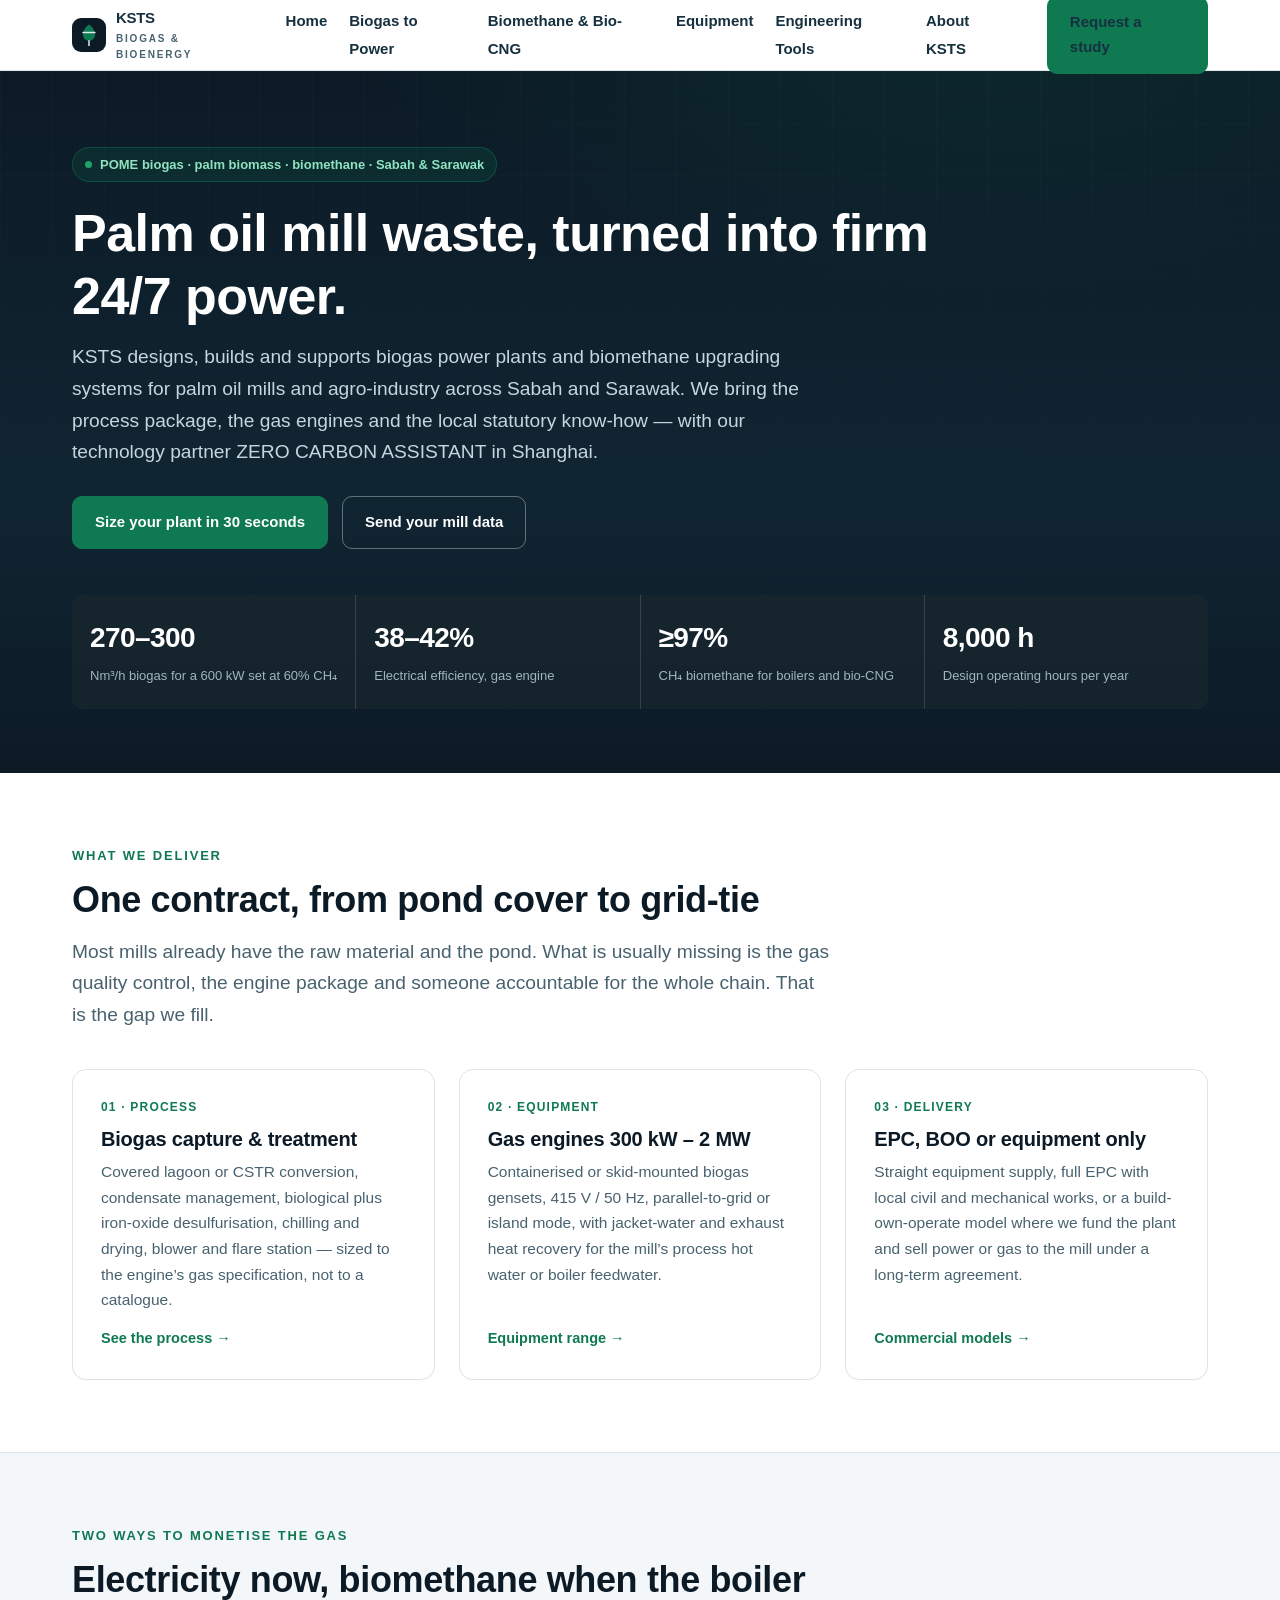
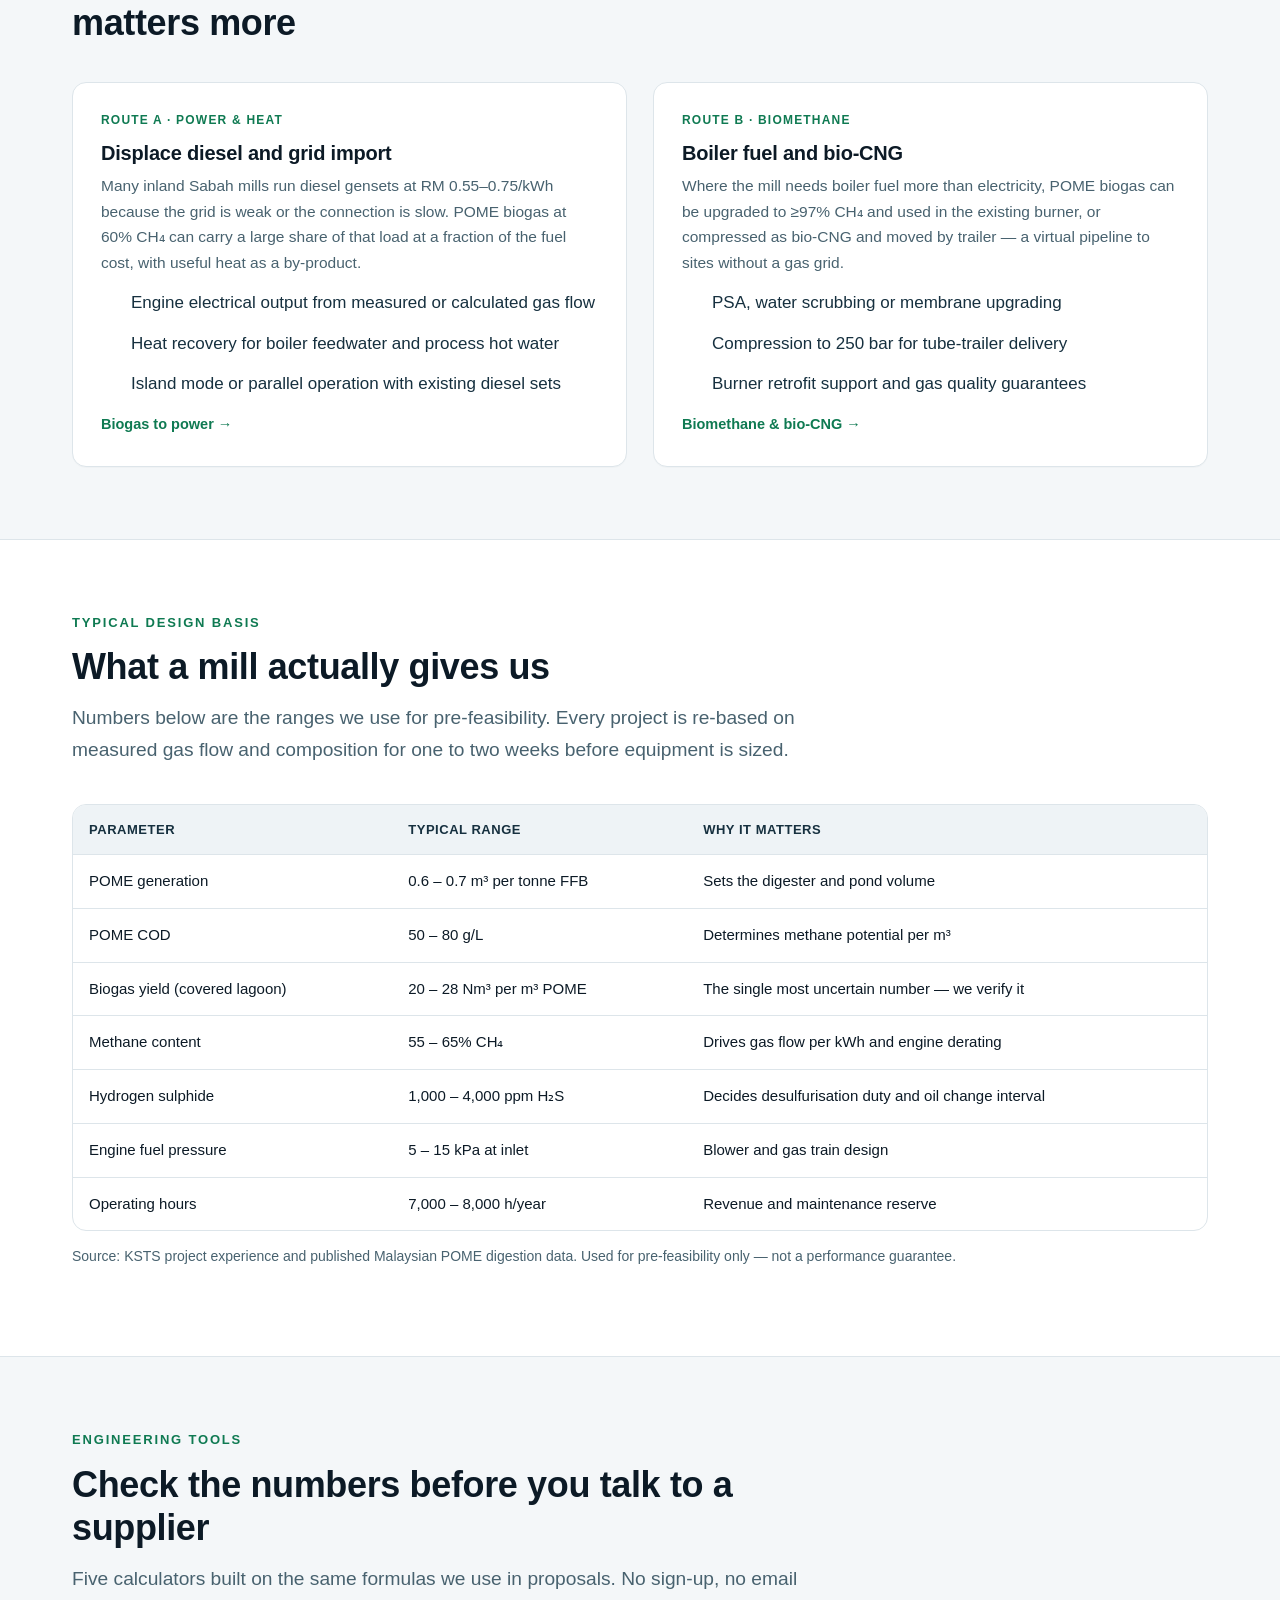
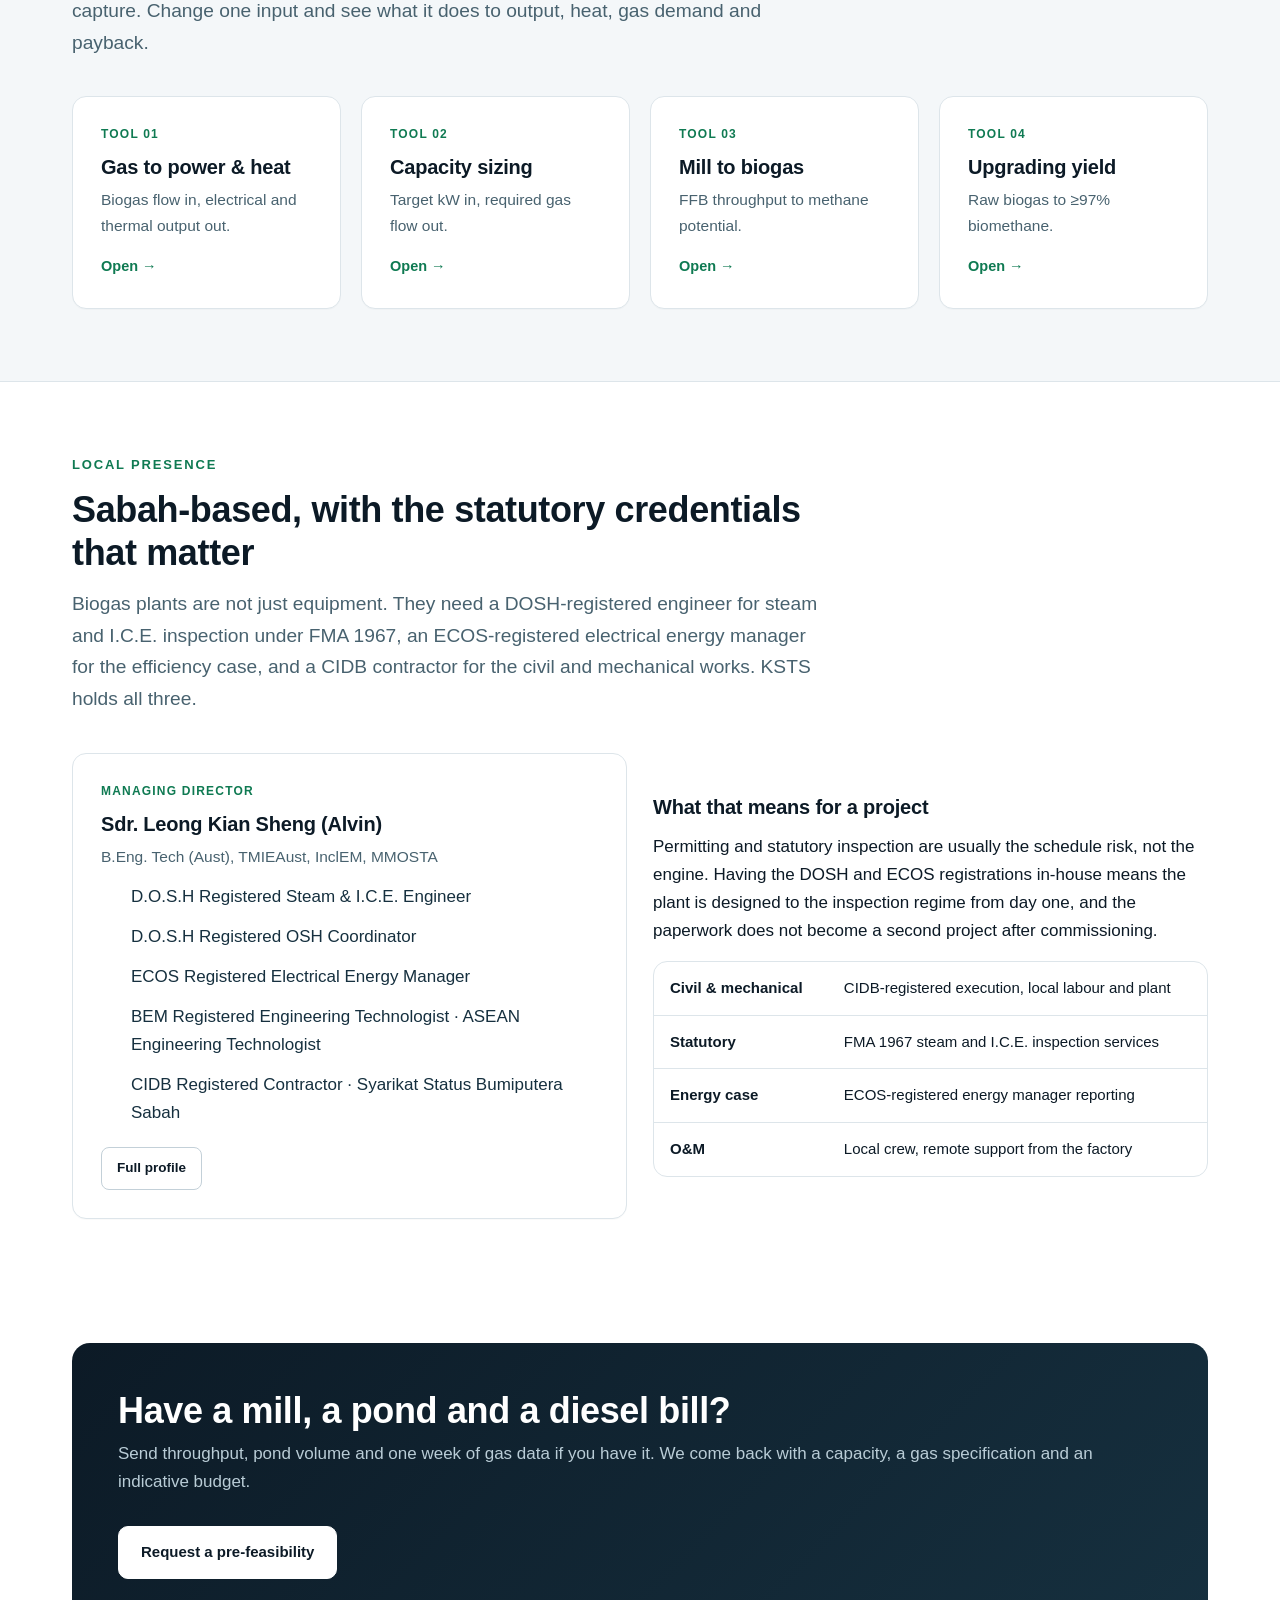
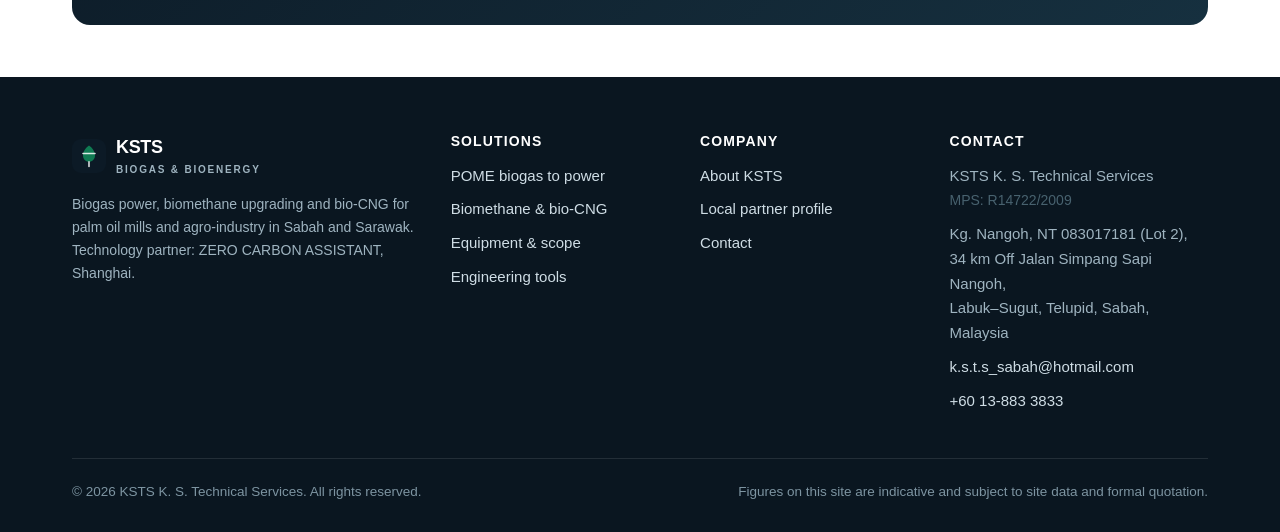
==== commit dedd4fd7: "Rebuild site: KSTS biogas & biomethane (index.html)" ====
--- a/index.html
+++ b/index.html
@@ -15,6 +15,7 @@
 <meta name="theme-color" content="#0c1a26">
 <link rel="stylesheet" href="assets/css/style.css">
 <link rel="icon" href="data:image/svg+xml,<svg xmlns='http://www.w3.org/2000/svg' viewBox='0 0 34 34'><rect width='34' height='34' rx='9' fill='%230c1a26'/><path d='M17 6.5c3.6 2.4 6 6.2 6 10.2 0 3.3-2.7 6-6 6s-6-2.7-6-6c0-4 2.4-7.8 6-10.2Z' fill='%230f7a52'/></svg>">
+<script src="assets/js/site.js" defer></script>
 <script type="application/ld+json">{"@context":"https://schema.org","@type":"Organization","name":"KSTS K. S. Technical Services","alternateName":"KSTS","url":"https://jeeftang.github.io/Energy-saving-Calculation/","description":"Sabah-based biogas and bioenergy contractor delivering POME biogas power plants, biomethane upgrading and bio-CNG systems in Sabah and Sarawak, with technology partner Zero Carbon Assistant.","address":{"@type":"PostalAddress","streetAddress":"Kg. Nangoh, NT 083017181 (Lot 2), 34 km Off Jalan Simpang Sapi Nangoh, Labuk-Sugut","addressLocality":"Telupid","addressRegion":"Sabah","addressCountry":"MY"},"contactPoint":{"@type":"ContactPoint","telephone":"+60 13-883 3833","email":"k.s.t.s_sabah@hotmail.com","contactType":"sales","availableLanguage":["English","Malay","Chinese"]}}</script>
 </head>
 <body>
@@ -25,7 +26,8 @@
 <path d="M17 6.5c3.6 2.4 6 6.2 6 10.2 0 3.3-2.7 6-6 6s-6-2.7-6-6c0-4 2.4-7.8 6-10.2Z" fill="#0f7a52"/>
 <path d="M17 22.7v4.8M11 14.5h12" stroke="#fff" stroke-width="1.6" stroke-linecap="round" opacity=".85"/>
 </svg><span>KSTS<small>Biogas & Bioenergy</small></span></a>
-    <ul><li><a href="index.html" aria-current="page">Home</a></li><li><a href="biogas-to-power.html">Biogas to Power</a></li><li><a href="biomethane.html">Biomethane &amp; Bio-CNG</a></li><li><a href="equipment.html">Equipment</a></li><li><a href="calculator.html">Engineering Tools</a></li><li><a href="about.html">About KSTS</a></li></ul>
+    <button class="menu-toggle" id="menuToggle" aria-label="Open menu" aria-expanded="false">&#9776;</button>
+    <ul id="navList"><li><a href="index.html" aria-current="page">Home</a></li><li><a href="biogas-to-power.html">Biogas to Power</a></li><li><a href="biomethane.html">Biomethane &amp; Bio-CNG</a></li><li><a href="equipment.html">Equipment</a></li><li><a href="calculator.html">Engineering Tools</a></li><li><a href="about.html">About KSTS</a></li></ul>
     <a class="btn cta" href="contact.html">Request a study</a>
   </div>
 </header>
--- a/assets/css/style.css
+++ b/assets/css/style.css
@@ -0,0 +1,239 @@
+/* Zero Carbon Assistant — static site stylesheet */
+:root{
+  --ink:#0c1a26;
+  --ink-2:#16303f;
+  --steel:#48626f;
+  --line:#dde5ea;
+  --bg:#ffffff;
+  --bg-2:#f4f7f9;
+  --accent:#0f7a52;
+  --accent-2:#22a06b;
+  --ok:#0f766e;
+  --radius:14px;
+  --max:1180px;
+  --shadow:0 10px 30px rgba(12,26,38,.08);
+}
+*{box-sizing:border-box}
+html{scroll-behavior:smooth}
+body{
+  margin:0;background:var(--bg);color:var(--ink);
+  font-family:-apple-system,BlinkMacSystemFont,"Segoe UI",Roboto,"Helvetica Neue",Arial,"Noto Sans",sans-serif;
+  font-size:17px;line-height:1.65;-webkit-font-smoothing:antialiased;
+}
+img{max-width:100%;display:block}
+a{color:var(--ink);text-decoration:none}
+a:hover{color:var(--accent)}
+.wrap{max-width:var(--max);margin:0 auto;padding:0 22px}
+.eyebrow{font-size:13px;letter-spacing:.14em;text-transform:uppercase;color:var(--accent);font-weight:700;margin:0 0 12px}
+h1,h2,h3,h4{line-height:1.2;margin:0 0 14px;letter-spacing:-.01em}
+h1{font-size:clamp(30px,4.4vw,52px);font-weight:800}
+h2{font-size:clamp(24px,3vw,36px);font-weight:800}
+h3{font-size:20px;font-weight:700}
+p{margin:0 0 16px}
+.lead{font-size:clamp(17px,1.5vw,20px);color:var(--steel)}
+.small{font-size:14px;color:var(--steel)}
+.muted{color:var(--steel)}
+
+/* header */
+header.site{
+  position:sticky;top:0;z-index:50;background:rgba(255,255,255,.94);
+  backdrop-filter:blur(10px);border-bottom:1px solid var(--line);
+}
+.nav{display:flex;align-items:center;gap:26px;height:70px}
+.brand{display:flex;align-items:center;gap:10px;font-weight:800;font-size:18px;letter-spacing:-.02em}
+.brand svg{flex:0 0 auto}
+.brand small{display:block;font-weight:600;font-size:10px;letter-spacing:.18em;color:var(--steel);text-transform:uppercase}
+.nav ul{display:flex;gap:22px;list-style:none;margin:0 0 0 auto;padding:0}
+.nav a{font-size:15px;font-weight:600;color:var(--ink-2)}
+.nav a:hover{color:var(--accent)}
+.nav .cta{margin-left:8px}
+.btn{
+  display:inline-block;background:var(--accent);color:#fff;padding:13px 22px;border-radius:10px;
+  font-weight:700;font-size:15px;border:1px solid var(--accent);transition:.18s;cursor:pointer
+}
+.btn:hover{background:#0b6644;border-color:#0b6644;color:#fff;transform:translateY(-1px)}
+.btn.ghost{background:transparent;color:var(--ink);border-color:#c3d0d8}
+.btn.ghost:hover{border-color:var(--ink);color:var(--ink);background:#fff}
+.btn.light{background:#fff;color:var(--ink);border-color:#fff}
+.menu-toggle{display:none}
+
+/* hero */
+.hero{
+  background:
+    radial-gradient(1100px 500px at 78% -10%,rgba(15,122,82,.16),transparent 60%),
+    linear-gradient(180deg,#0c1a26 0%,#102532 60%,#0c1a26 100%);
+  color:#fff;padding:76px 0 64px;position:relative;overflow:hidden
+}
+.hero:after{
+  content:"";position:absolute;inset:0;opacity:.16;pointer-events:none;
+  background-image:linear-gradient(rgba(255,255,255,.16) 1px,transparent 1px),linear-gradient(90deg,rgba(255,255,255,.16) 1px,transparent 1px);
+  background-size:52px 52px;
+  mask-image:linear-gradient(180deg,rgba(0,0,0,.7),transparent 75%)
+}
+.hero .wrap{position:relative;z-index:2}
+.hero h1{max-width:900px}
+.hero .lead{color:#c6d6df;max-width:760px;margin-bottom:28px}
+.hero-actions{display:flex;gap:14px;flex-wrap:wrap;margin-bottom:46px}
+.stats{display:grid;grid-template-columns:repeat(4,1fr);gap:1px;background:rgba(255,255,255,.16);border-radius:12px;overflow:hidden}
+.stat{background:rgba(10,24,34,.72);padding:20px 18px}
+.stat b{display:block;font-size:28px;font-weight:800;letter-spacing:-.02em}
+.stat span{font-size:13px;color:#9fb4c0}
+.badge{display:inline-flex;align-items:center;gap:8px;background:rgba(15,122,82,.16);border:1px solid rgba(15,122,82,.45);color:#8fe3c0;padding:6px 12px;border-radius:999px;font-size:13px;font-weight:600;margin-bottom:20px}
+.badge i{width:7px;height:7px;border-radius:50%;background:var(--accent-2);display:inline-block}
+
+/* sections */
+section{padding:72px 0}
+section.tight{padding:52px 0}
+section.alt{background:var(--bg-2);border-top:1px solid var(--line);border-bottom:1px solid var(--line)}
+.sec-head{max-width:760px;margin-bottom:38px}
+.grid-2{display:grid;grid-template-columns:1fr 1fr;gap:26px}
+.grid-3{display:grid;grid-template-columns:repeat(3,1fr);gap:24px}
+.grid-4{display:grid;grid-template-columns:repeat(4,1fr);gap:20px}
+
+.card{background:#fff;border:1px solid var(--line);border-radius:var(--radius);padding:28px;transition:.2s;box-shadow:0 1px 0 rgba(12,26,38,.02)}
+.card:hover{box-shadow:var(--shadow);transform:translateY(-2px);border-color:#cfdbe2}
+.card .tag{font-size:12px;font-weight:700;letter-spacing:.1em;text-transform:uppercase;color:var(--accent);margin-bottom:10px}
+.card h3{margin-bottom:8px}
+.card p{color:var(--steel);font-size:15.5px;margin-bottom:14px}
+.card .more{font-weight:700;font-size:14.5px;color:var(--accent)}
+.prod-card{display:flex;flex-direction:column;justify-content:space-between;min-height:260px}
+
+.icon{width:44px;height:44px;border-radius:11px;background:#eef3f6;display:grid;place-items:center;margin-bottom:16px;color:var(--accent)}
+
+/* table */
+.table-wrap{overflow-x:auto;border:1px solid var(--line);border-radius:var(--radius);background:#fff}
+table{width:100%;border-collapse:collapse;font-size:15px;min-width:640px}
+th,td{padding:14px 16px;text-align:left;border-bottom:1px solid var(--line)}
+th{background:#eef3f6;font-size:13px;letter-spacing:.04em;text-transform:uppercase;color:var(--ink-2)}
+tr:last-child td{border-bottom:0}
+td.num{font-variant-numeric:tabular-nums}
+
+/* lists */
+.checks{list-style:none;padding:0;margin:0}
+.checks li{position:relative;padding-left:30px;margin-bottom:12px;color:var(--ink-2)}
+.checks li:before{
+  content:"";position:absolute;left:0;top:6px;width:16px;height:16px;border-radius:50%;
+  background:var(--ok);
+  -webkit-mask:radial-gradient(circle at 50% 50%,transparent 0 0);
+}
+.checks li:before{background:var(--ok);clip-path:polygon(14% 44%,0 58%,40% 100%,100% 20%,86% 6%,38% 70%)}
+
+/* calculator */
+.calc{display:grid;grid-template-columns:400px 1fr;gap:26px;align-items:start}
+.calc-form{background:#fff;border:1px solid var(--line);border-radius:var(--radius);padding:24px}
+.field{margin-bottom:16px}
+.field label{display:block;font-size:13.5px;font-weight:700;margin-bottom:6px;color:var(--ink-2)}
+.field input,.field select{
+  width:100%;padding:11px 13px;border:1px solid #ccd8df;border-radius:9px;font-size:15px;
+  font-family:inherit;background:#fff;color:var(--ink)
+}
+.field input:focus,.field select:focus{outline:none;border-color:var(--accent);box-shadow:0 0 0 3px rgba(15,122,82,.12)}
+.field .hint{font-size:12px;color:var(--steel);margin-top:4px}
+.calc-out{background:#0c1a26;color:#fff;border-radius:var(--radius);padding:26px}
+.calc-out h3{color:#fff;margin-bottom:18px;font-size:17px}
+.kv{display:flex;justify-content:space-between;gap:18px;padding:12px 0;border-bottom:1px solid rgba(255,255,255,.12);font-size:15px}
+.kv:last-child{border-bottom:0}
+.kv span{color:#a9bfca}
+.kv b{font-variant-numeric:tabular-nums;text-align:right}
+.kv.hl b{color:#8fe3c0;font-size:19px}
+.note{font-size:13px;color:#93aab6;margin-top:16px;line-height:1.5}
+
+/* cta band */
+.band{background:linear-gradient(135deg,#0c1a26,#16303f);color:#fff;border-radius:18px;padding:46px;display:flex;justify-content:space-between;align-items:center;gap:30px;flex-wrap:wrap}
+.band h2{color:#fff;margin-bottom:8px}
+.band p{color:#b9ccd6;margin:0}
+
+/* footer */
+footer.site{background:#0a1620;color:#9fb4c0;padding:56px 0 28px;font-size:15px}
+footer.site a{color:#cfdde5}
+footer.site a:hover{color:var(--accent-2)}
+.fgrid{display:grid;grid-template-columns:1.6fr 1fr 1fr 1.2fr;gap:34px;margin-bottom:36px}
+footer.site h4{color:#fff;font-size:14px;letter-spacing:.08em;text-transform:uppercase;margin-bottom:14px}
+footer.site ul{list-style:none;padding:0;margin:0}
+footer.site li{margin-bottom:9px}
+.copy{border-top:1px solid rgba(255,255,255,.1);padding-top:22px;display:flex;justify-content:space-between;gap:20px;flex-wrap:wrap;font-size:13.5px;color:#7d94a1}
+
+/* article */
+.prose{max-width:820px}
+.prose h2{margin-top:38px}
+.prose h3{margin-top:26px}
+.prose ul,.prose ol{padding-left:22px;margin-bottom:18px}
+.prose li{margin-bottom:8px}
+.callout{background:#eef7f2;border-left:4px solid var(--accent);padding:18px 22px;border-radius:0 10px 10px 0;margin:26px 0}
+.callout p:last-child{margin-bottom:0}
+.crumbs{font-size:13.5px;color:var(--steel);padding:18px 0 0}
+.crumbs a{color:var(--steel)}
+
+.page-head{padding:54px 0 40px;background:linear-gradient(180deg,#f4f7f9,#fff);border-bottom:1px solid var(--line)}
+.page-head h1{max-width:900px}
+.page-head .lead{max-width:780px;margin-bottom:0}
+
+/* form */
+form.enquiry{display:grid;grid-template-columns:1fr 1fr;gap:16px;max-width:720px}
+form.enquiry .full{grid-column:1/-1}
+form.enquiry textarea{min-height:120px;resize:vertical}
+form.enquiry input,form.enquiry textarea,form.enquiry select{
+  width:100%;padding:12px 14px;border:1px solid #ccd8df;border-radius:9px;font:inherit;background:#fff
+}
+
+@media(max-width:960px){
+  .grid-3,.grid-4{grid-template-columns:1fr 1fr}
+  .calc{grid-template-columns:1fr}
+  .fgrid{grid-template-columns:1fr 1fr}
+  .stats{grid-template-columns:1fr 1fr}
+}
+@media(max-width:720px){
+  body{font-size:16px}
+  .nav ul{display:none}
+  .nav{padding-right:0}
+  .grid-2,.grid-3,.grid-4{grid-template-columns:1fr}
+  .fgrid{grid-template-columns:1fr}
+  .band{padding:30px}
+  section{padding:52px 0}
+  form.enquiry{grid-template-columns:1fr}
+  .hero{padding:52px 0 46px}
+}
+
+/* ---------- biogas site additions ---------- */
+.badge.alt{background:rgba(15,118,110,.12);border-color:rgba(15,118,110,.35);color:#7fd6cc}
+.steps{display:grid;grid-template-columns:repeat(6,1fr);gap:12px;counter-reset:step}
+.step{background:#fff;border:1px solid var(--line);border-radius:12px;padding:18px 16px;position:relative}
+.step:before{counter-increment:step;content:counter(step);display:grid;place-items:center;width:26px;height:26px;border-radius:50%;background:var(--ink);color:#fff;font-size:13px;font-weight:700;margin-bottom:10px}
+.step b{display:block;font-size:14.5px;margin-bottom:6px}
+.step span{font-size:12.5px;color:var(--steel);line-height:1.45;display:block}
+.step:after{content:"→";position:absolute;right:-11px;top:50%;transform:translateY(-50%);color:#b9c8d1;font-size:15px}
+.step:last-child:after{display:none}
+
+.tabs{display:flex;gap:8px;flex-wrap:wrap;margin-bottom:22px}
+.tab-btn{background:#fff;border:1px solid var(--line);color:var(--ink-2);padding:10px 16px;border-radius:999px;font:inherit;font-size:14px;font-weight:700;cursor:pointer;transition:.15s}
+.tab-btn:hover{border-color:#b9c8d1}
+.tab-btn.active{background:var(--ink);border-color:var(--ink);color:#fff}
+.tab-panel{display:none}
+.tab-panel.active{display:block}
+
+.tool-head{display:flex;justify-content:space-between;align-items:flex-end;gap:20px;flex-wrap:wrap;margin-bottom:18px}
+.tool-head h2{margin:0}
+.tool-actions{display:flex;gap:10px;flex-wrap:wrap}
+.btn.sm{padding:9px 15px;font-size:13.5px;border-radius:8px}
+.assume{background:#f4f7f9;border:1px dashed #c9d6de;border-radius:10px;padding:14px 16px;font-size:13px;color:var(--steel);margin-top:16px}
+.assume b{color:var(--ink-2)}
+.out-grid{display:grid;grid-template-columns:1fr 1fr;gap:0 24px}
+.out-grid .kv{font-size:14.5px;padding:10px 0}
+.warn{background:#fff6ed;border-left:3px solid var(--accent);padding:10px 14px;border-radius:0 8px 8px 0;font-size:13.5px;color:#8a4b1f;margin-top:14px;display:none}
+.warn.show{display:block}
+.mini{font-size:12.5px;color:var(--steel)}
+.chip{display:inline-block;background:#eef3f6;border:1px solid var(--line);color:var(--ink-2);font-size:12.5px;font-weight:600;padding:4px 10px;border-radius:999px;margin:0 6px 6px 0}
+.model-note{font-size:13.5px;color:#8a4b1f;background:#fff6ed;border:1px solid #f3d7bf;border-radius:8px;padding:8px 12px;margin:-6px 0 12px}
+.hero .lead a{color:#8fe3c0;text-decoration:underline}
+
+@media(max-width:960px){.steps{grid-template-columns:repeat(3,1fr)}.step:after{display:none}.out-grid{grid-template-columns:1fr}}
+@media(max-width:720px){.steps{grid-template-columns:1fr 1fr}}
+@media print{
+  header.site,footer.site,.tool-actions,.tabs,.crumbs,.band{display:none!important}
+  body{font-size:12pt}
+  .calc{display:block}
+  .calc-out{background:#fff;color:#000;border:1px solid #999}
+  .calc-out h3{color:#000}.kv span{color:#444}.kv b{color:#000}.kv.hl b{color:#000}
+  .note{color:#444}
+  a{color:#000}
+}
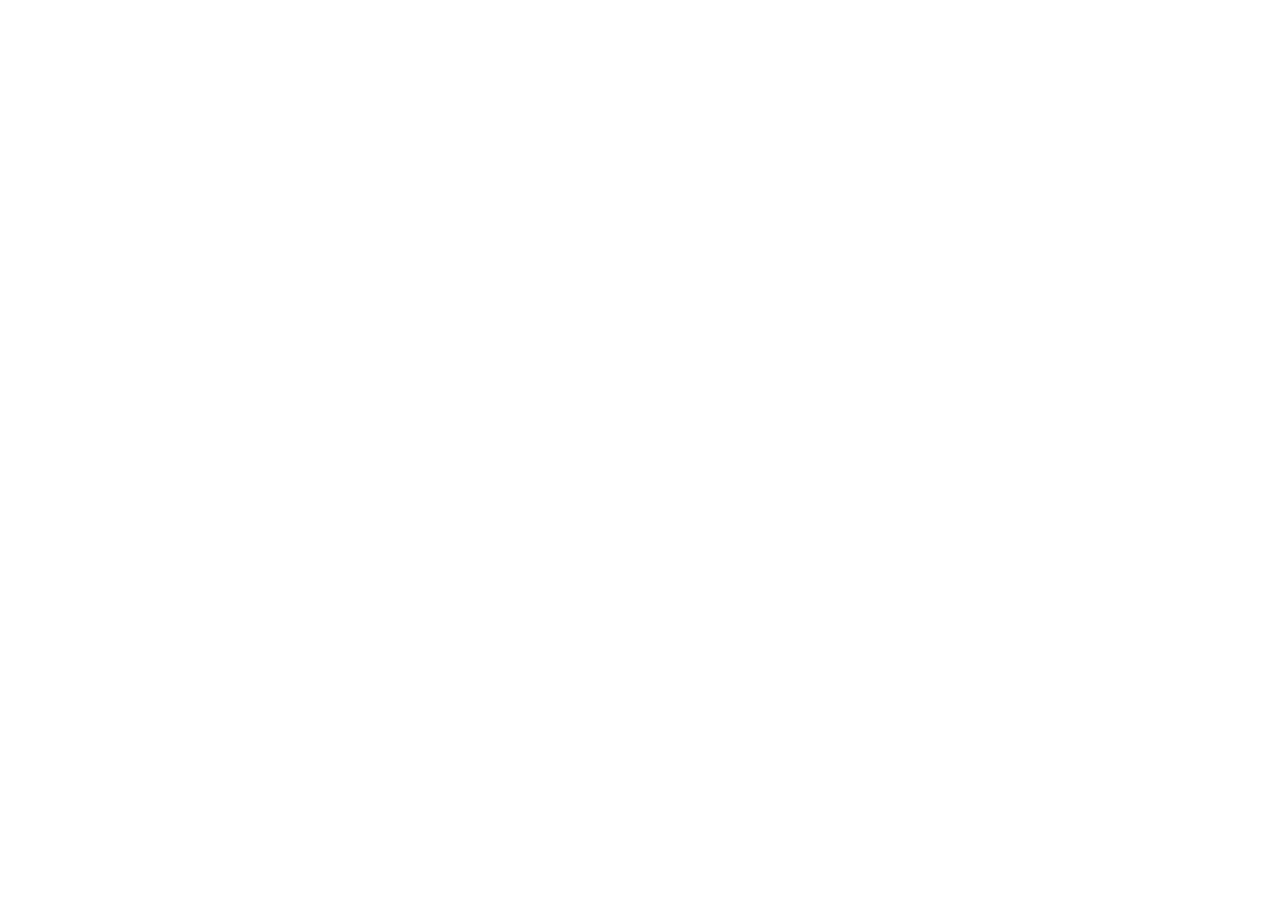
==== commit d323ea47: "Redirect old links to new trilingual site (/BCU/)" ====
--- a/index.html
+++ b/index.html
@@ -1,258 +1,12 @@
-<!doctype html>
-<html lang="en">
-<head>
-<meta charset="utf-8">
+<!doctype html><html lang="en"><head><meta charset="utf-8">
+<title>Moved — KSTS Biogas</title>
 <meta name="viewport" content="width=device-width, initial-scale=1">
-<title>KSTS — Biogas to Power &amp; Biomethane | Sabah, Malaysia</title>
-<meta name="description" content="KSTS builds POME biogas power plants, biomethane upgrading and bio-CNG systems for palm oil mills in Sabah and Sarawak. Free engineering calculators for gas-to-power, sizing and project economics.">
-<link rel="canonical" href="https://jeeftang.github.io/Energy-saving-Calculation/index.html">
-<meta property="og:type" content="website">
-<meta property="og:site_name" content="KSTS K. S. Technical Services — Biogas &amp; Bioenergy">
-<meta property="og:title" content="KSTS — Biogas to Power &amp; Biomethane | Sabah, Malaysia">
-<meta property="og:description" content="KSTS builds POME biogas power plants, biomethane upgrading and bio-CNG systems for palm oil mills in Sabah and Sarawak. Free engineering calculators for gas-to-power, sizing and project economics.">
-<meta property="og:url" content="https://jeeftang.github.io/Energy-saving-Calculation/index.html">
-<meta name="twitter:card" content="summary_large_image">
-<meta name="theme-color" content="#0c1a26">
-<link rel="stylesheet" href="assets/css/style.css">
-<link rel="icon" href="data:image/svg+xml,<svg xmlns='http://www.w3.org/2000/svg' viewBox='0 0 34 34'><rect width='34' height='34' rx='9' fill='%230c1a26'/><path d='M17 6.5c3.6 2.4 6 6.2 6 10.2 0 3.3-2.7 6-6 6s-6-2.7-6-6c0-4 2.4-7.8 6-10.2Z' fill='%230f7a52'/></svg>">
-<script src="assets/js/site.js" defer></script>
-<script type="application/ld+json">{"@context":"https://schema.org","@type":"Organization","name":"KSTS K. S. Technical Services","alternateName":"KSTS","url":"https://jeeftang.github.io/Energy-saving-Calculation/","description":"Sabah-based biogas and bioenergy contractor delivering POME biogas power plants, biomethane upgrading and bio-CNG systems in Sabah and Sarawak, with technology partner Zero Carbon Assistant.","address":{"@type":"PostalAddress","streetAddress":"Kg. Nangoh, NT 083017181 (Lot 2), 34 km Off Jalan Simpang Sapi Nangoh, Labuk-Sugut","addressLocality":"Telupid","addressRegion":"Sabah","addressCountry":"MY"},"contactPoint":{"@type":"ContactPoint","telephone":"+60 13-883 3833","email":"k.s.t.s_sabah@hotmail.com","contactType":"sales","availableLanguage":["English","Malay","Chinese"]}}</script>
-</head>
-<body>
-<header class="site">
-  <div class="wrap nav">
-    <a class="brand" href="index.html"><svg width="34" height="34" viewBox="0 0 34 34" fill="none" aria-hidden="true">
-<rect width="34" height="34" rx="9" fill="#0c1a26"/>
-<path d="M17 6.5c3.6 2.4 6 6.2 6 10.2 0 3.3-2.7 6-6 6s-6-2.7-6-6c0-4 2.4-7.8 6-10.2Z" fill="#0f7a52"/>
-<path d="M17 22.7v4.8M11 14.5h12" stroke="#fff" stroke-width="1.6" stroke-linecap="round" opacity=".85"/>
-</svg><span>KSTS<small>Biogas & Bioenergy</small></span></a>
-    <button class="menu-toggle" id="menuToggle" aria-label="Open menu" aria-expanded="false">&#9776;</button>
-    <ul id="navList"><li><a href="index.html" aria-current="page">Home</a></li><li><a href="biogas-to-power.html">Biogas to Power</a></li><li><a href="biomethane.html">Biomethane &amp; Bio-CNG</a></li><li><a href="equipment.html">Equipment</a></li><li><a href="calculator.html">Engineering Tools</a></li><li><a href="about.html">About KSTS</a></li></ul>
-    <a class="btn cta" href="contact.html">Request a study</a>
-  </div>
-</header>
-
-<section class="hero">
-  <div class="wrap">
-    <div class="badge"><i></i> POME biogas &middot; palm biomass &middot; biomethane &middot; Sabah &amp; Sarawak</div>
-    <h1>Palm oil mill waste, turned into firm 24/7 power.</h1>
-    <p class="lead">KSTS designs, builds and supports biogas power plants and biomethane upgrading systems for palm oil mills and agro-industry across Sabah and Sarawak. We bring the process package, the gas engines and the local statutory know-how &mdash; with our technology partner ZERO CARBON ASSISTANT in Shanghai.</p>
-    <div class="hero-actions">
-      <a class="btn" href="calculator.html">Size your plant in 30 seconds</a>
-      <a class="btn ghost" style="color:#fff;border-color:rgba(255,255,255,.35)" href="contact.html">Send your mill data</a>
-    </div>
-    <div class="stats">
-      <div class="stat"><b>270&ndash;300</b><span>Nm&sup3;/h biogas for a 600 kW set at 60% CH&#8324;</span></div>
-      <div class="stat"><b>38&ndash;42%</b><span>Electrical efficiency, gas engine</span></div>
-      <div class="stat"><b>&ge;97%</b><span>CH&#8324; biomethane for boilers and bio-CNG</span></div>
-      <div class="stat"><b>8,000 h</b><span>Design operating hours per year</span></div>
-    </div>
-  </div>
-</section>
-
-<section>
-  <div class="wrap">
-    <div class="sec-head">
-      <p class="eyebrow">What we deliver</p>
-      <h2>One contract, from pond cover to grid-tie</h2>
-      <p class="lead">Most mills already have the raw material and the pond. What is usually missing is the gas quality control, the engine package and someone accountable for the whole chain. That is the gap we fill.</p>
-    </div>
-    <div class="grid-3">
-      <article class="card prod-card">
-        <div>
-          <p class="tag">01 &middot; Process</p>
-          <h3>Biogas capture &amp; treatment</h3>
-          <p>Covered lagoon or CSTR conversion, condensate management, biological plus iron-oxide desulfurisation, chilling and drying, blower and flare station &mdash; sized to the engine&rsquo;s gas specification, not to a catalogue.</p>
-        </div>
-        <span class="more">See the process &rarr;</span>
-      </article>
-      <article class="card prod-card">
-        <div>
-          <p class="tag">02 &middot; Equipment</p>
-          <h3>Gas engines 300 kW &ndash; 2 MW</h3>
-          <p>Containerised or skid-mounted biogas gensets, 415 V / 50 Hz, parallel-to-grid or island mode, with jacket-water and exhaust heat recovery for the mill&rsquo;s process hot water or boiler feedwater.</p>
-        </div>
-        <span class="more">Equipment range &rarr;</span>
-      </article>
-      <article class="card prod-card">
-        <div>
-          <p class="tag">03 &middot; Delivery</p>
-          <h3>EPC, BOO or equipment only</h3>
-          <p>Straight equipment supply, full EPC with local civil and mechanical works, or a build-own-operate model where we fund the plant and sell power or gas to the mill under a long-term agreement.</p>
-        </div>
-        <span class="more">Commercial models &rarr;</span>
-      </article>
-    </div>
-  </div>
-</section>
-
-<section class="alt">
-  <div class="wrap">
-    <div class="sec-head">
-      <p class="eyebrow">Two ways to monetise the gas</p>
-      <h2>Electricity now, biomethane when the boiler matters more</h2>
-    </div>
-    <div class="grid-2">
-      <article class="card">
-        <p class="tag">Route A &middot; Power &amp; heat</p>
-        <h3>Displace diesel and grid import</h3>
-        <p>Many inland Sabah mills run diesel gensets at RM 0.55&ndash;0.75/kWh because the grid is weak or the connection is slow. POME biogas at 60% CH&#8324; can carry a large share of that load at a fraction of the fuel cost, with useful heat as a by-product.</p>
-        <ul class="checks">
-          <li>Engine electrical output from measured or calculated gas flow</li>
-          <li>Heat recovery for boiler feedwater and process hot water</li>
-          <li>Island mode or parallel operation with existing diesel sets</li>
-        </ul>
-        <a class="more" href="biogas-to-power.html" style="color:var(--accent);font-weight:700">Biogas to power &rarr;</a>
-      </article>
-      <article class="card">
-        <p class="tag">Route B &middot; Biomethane</p>
-        <h3>Boiler fuel and bio-CNG</h3>
-        <p>Where the mill needs boiler fuel more than electricity, POME biogas can be upgraded to &ge;97% CH&#8324; and used in the existing burner, or compressed as bio-CNG and moved by trailer &mdash; a virtual pipeline to sites without a gas grid.</p>
-        <ul class="checks">
-          <li>PSA, water scrubbing or membrane upgrading</li>
-          <li>Compression to 250 bar for tube-trailer delivery</li>
-          <li>Burner retrofit support and gas quality guarantees</li>
-        </ul>
-        <a class="more" href="biomethane.html" style="color:var(--accent);font-weight:700">Biomethane &amp; bio-CNG &rarr;</a>
-      </article>
-    </div>
-  </div>
-</section>
-
-<section>
-  <div class="wrap">
-    <div class="sec-head">
-      <p class="eyebrow">Typical design basis</p>
-      <h2>What a mill actually gives us</h2>
-      <p class="lead">Numbers below are the ranges we use for pre-feasibility. Every project is re-based on measured gas flow and composition for one to two weeks before equipment is sized.</p>
-    </div>
-    <div class="table-wrap">
-      <table>
-        <thead><tr><th>Parameter</th><th>Typical range</th><th>Why it matters</th></tr></thead>
-        <tbody>
-          <tr><td>POME generation</td><td class="num">0.6 &ndash; 0.7 m&sup3; per tonne FFB</td><td>Sets the digester and pond volume</td></tr>
-          <tr><td>POME COD</td><td class="num">50 &ndash; 80 g/L</td><td>Determines methane potential per m&sup3;</td></tr>
-          <tr><td>Biogas yield (covered lagoon)</td><td class="num">20 &ndash; 28 Nm&sup3; per m&sup3; POME</td><td>The single most uncertain number &mdash; we verify it</td></tr>
-          <tr><td>Methane content</td><td class="num">55 &ndash; 65% CH&#8324;</td><td>Drives gas flow per kWh and engine derating</td></tr>
-          <tr><td>Hydrogen sulphide</td><td class="num">1,000 &ndash; 4,000 ppm H&#8322;S</td><td>Decides desulfurisation duty and oil change interval</td></tr>
-          <tr><td>Engine fuel pressure</td><td class="num">5 &ndash; 15 kPa at inlet</td><td>Blower and gas train design</td></tr>
-          <tr><td>Operating hours</td><td class="num">7,000 &ndash; 8,000 h/year</td><td>Revenue and maintenance reserve</td></tr>
-        </tbody>
-      </table>
-    </div>
-    <p class="small" style="margin-top:14px">Source: KSTS project experience and published Malaysian POME digestion data. Used for pre-feasibility only &mdash; not a performance guarantee.</p>
-  </div>
-</section>
-
-<section class="alt">
-  <div class="wrap">
-    <div class="sec-head">
-      <p class="eyebrow">Engineering tools</p>
-      <h2>Check the numbers before you talk to a supplier</h2>
-      <p class="lead">Five calculators built on the same formulas we use in proposals. No sign-up, no email capture. Change one input and see what it does to output, heat, gas demand and payback.</p>
-    </div>
-    <div class="grid-4">
-      <article class="card"><p class="tag">Tool 01</p><h3>Gas to power &amp; heat</h3><p>Biogas flow in, electrical and thermal output out.</p><a class="more" href="calculator.html#tool1" style="color:var(--accent);font-weight:700">Open &rarr;</a></article>
-      <article class="card"><p class="tag">Tool 02</p><h3>Capacity sizing</h3><p>Target kW in, required gas flow out.</p><a class="more" href="calculator.html#tool2" style="color:var(--accent);font-weight:700">Open &rarr;</a></article>
-      <article class="card"><p class="tag">Tool 03</p><h3>Mill to biogas</h3><p>FFB throughput to methane potential.</p><a class="more" href="calculator.html#tool3" style="color:var(--accent);font-weight:700">Open &rarr;</a></article>
-      <article class="card"><p class="tag">Tool 04</p><h3>Upgrading yield</h3><p>Raw biogas to &ge;97% biomethane.</p><a class="more" href="calculator.html#tool4" style="color:var(--accent);font-weight:700">Open &rarr;</a></article>
-    </div>
-  </div>
-</section>
-
-<section>
-  <div class="wrap">
-    <div class="sec-head">
-      <p class="eyebrow">Local presence</p>
-      <h2>Sabah-based, with the statutory credentials that matter</h2>
-      <p class="lead">Biogas plants are not just equipment. They need a DOSH-registered engineer for steam and I.C.E. inspection under FMA 1967, an ECOS-registered electrical energy manager for the efficiency case, and a CIDB contractor for the civil and mechanical works. KSTS holds all three.</p>
-    </div>
-    <div class="grid-2" style="align-items:center">
-      <div class="card">
-        <p class="tag">Managing Director</p>
-        <h3>Sdr. Leong Kian Sheng (Alvin)</h3>
-        <p class="small" style="margin-bottom:14px">B.Eng. Tech (Aust), TMIEAust, InclEM, MMOSTA</p>
-        <ul class="checks">
-          <li>D.O.S.H Registered Steam &amp; I.C.E. Engineer</li>
-          <li>D.O.S.H Registered OSH Coordinator</li>
-          <li>ECOS Registered Electrical Energy Manager</li>
-          <li>BEM Registered Engineering Technologist &middot; ASEAN Engineering Technologist</li>
-          <li>CIDB Registered Contractor &middot; Syarikat Status Bumiputera Sabah</li>
-        </ul>
-        <a class="btn ghost sm" href="about.html" style="margin-top:8px">Full profile</a>
-      </div>
-      <div>
-        <h3>What that means for a project</h3>
-        <p>Permitting and statutory inspection are usually the schedule risk, not the engine. Having the DOSH and ECOS registrations in-house means the plant is designed to the inspection regime from day one, and the paperwork does not become a second project after commissioning.</p>
-        <div class="table-wrap" style="margin-top:10px">
-          <table style="min-width:0">
-            <tbody>
-              <tr><td><b>Civil &amp; mechanical</b></td><td>CIDB-registered execution, local labour and plant</td></tr>
-              <tr><td><b>Statutory</b></td><td>FMA 1967 steam and I.C.E. inspection services</td></tr>
-              <tr><td><b>Energy case</b></td><td>ECOS-registered energy manager reporting</td></tr>
-              <tr><td><b>O&amp;M</b></td><td>Local crew, remote support from the factory</td></tr>
-            </tbody>
-          </table>
-        </div>
-      </div>
-    </div>
-  </div>
-</section>
-
-<section class="tight">
-  <div class="wrap">
-    <div class="band">
-      <div>
-        <h2>Have a mill, a pond and a diesel bill?</h2>
-        <p>Send throughput, pond volume and one week of gas data if you have it. We come back with a capacity, a gas specification and an indicative budget.</p>
-      </div>
-      <a class="btn light" href="contact.html">Request a pre-feasibility</a>
-    </div>
-  </div>
-</section>
-<footer class="site">
-  <div class="wrap">
-    <div class="fgrid">
-      <div>
-        <a class="brand" href="index.html" style="color:#fff"><svg width="34" height="34" viewBox="0 0 34 34" fill="none" aria-hidden="true">
-<rect width="34" height="34" rx="9" fill="#0c1a26"/>
-<path d="M17 6.5c3.6 2.4 6 6.2 6 10.2 0 3.3-2.7 6-6 6s-6-2.7-6-6c0-4 2.4-7.8 6-10.2Z" fill="#0f7a52"/>
-<path d="M17 22.7v4.8M11 14.5h12" stroke="#fff" stroke-width="1.6" stroke-linecap="round" opacity=".85"/>
-</svg><span>KSTS<small style="color:#9fb4c0">Biogas & Bioenergy</small></span></a>
-        <p class="small" style="color:#9fb4c0;margin-top:14px">Biogas power, biomethane upgrading and bio-CNG for palm oil mills and agro-industry in Sabah and Sarawak. Technology partner: ZERO CARBON ASSISTANT, Shanghai.</p>
-      </div>
-      <div>
-        <h4>Solutions</h4>
-        <ul>
-          <li><a href="biogas-to-power.html">POME biogas to power</a></li>
-          <li><a href="biomethane.html">Biomethane &amp; bio-CNG</a></li>
-          <li><a href="equipment.html">Equipment &amp; scope</a></li>
-          <li><a href="calculator.html">Engineering tools</a></li>
-        </ul>
-      </div>
-      <div>
-        <h4>Company</h4>
-        <ul>
-          <li><a href="about.html">About KSTS</a></li>
-          <li><a href="about.html#partner">Local partner profile</a></li>
-          <li><a href="contact.html">Contact</a></li>
-        </ul>
-      </div>
-      <div>
-        <h4>Contact</h4>
-        <ul>
-          <li>KSTS K. S. Technical Services<br><span class="small">MPS: R14722/2009</span></li>
-          <li>Kg. Nangoh, NT 083017181 (Lot 2),<br>34 km Off Jalan Simpang Sapi Nangoh,<br>Labuk&ndash;Sugut, Telupid, Sabah, Malaysia</li>
-          <li><a href="mailto:k.s.t.s_sabah@hotmail.com">k.s.t.s_sabah@hotmail.com</a></li>
-          <li><a href="tel:+60138833833">+60 13-883 3833</a></li>
-        </ul>
-      </div>
-    </div>
-    <div class="copy">
-      <span>&copy; 2026 KSTS K. S. Technical Services. All rights reserved.</span>
-      <span>Figures on this site are indicative and subject to site data and formal quotation.</span>
-    </div>
-  </div>
-</footer>
-</body>
-</html>
+<link rel="canonical" href="https://jeeftang.github.io/BCU/">
+<meta http-equiv="refresh" content="0; url=https://jeeftang.github.io/BCU/">
+<script>location.replace("https://jeeftang.github.io/BCU/");</script>
+<style>body{font-family:-apple-system,Segoe UI,Roboto,Arial,sans-serif;background:#0c1a26;color:#eaf2f6;
+display:flex;min-height:100vh;align-items:center;justify-content:center;margin:0;text-align:center;padding:24px}
+a{color:#7fd6cc}</style></head>
+<body><div><h1 style="font-size:22px;font-weight:700">This site has moved</h1>
+<p style="opacity:.8">New address: <a href="https://jeeftang.github.io/BCU/">jeeftang.github.io/BCU</a> — English / Bahasa Melayu / 中文</p>
+<p style="opacity:.6;font-size:13px">Redirecting…</p></div></body></html>
